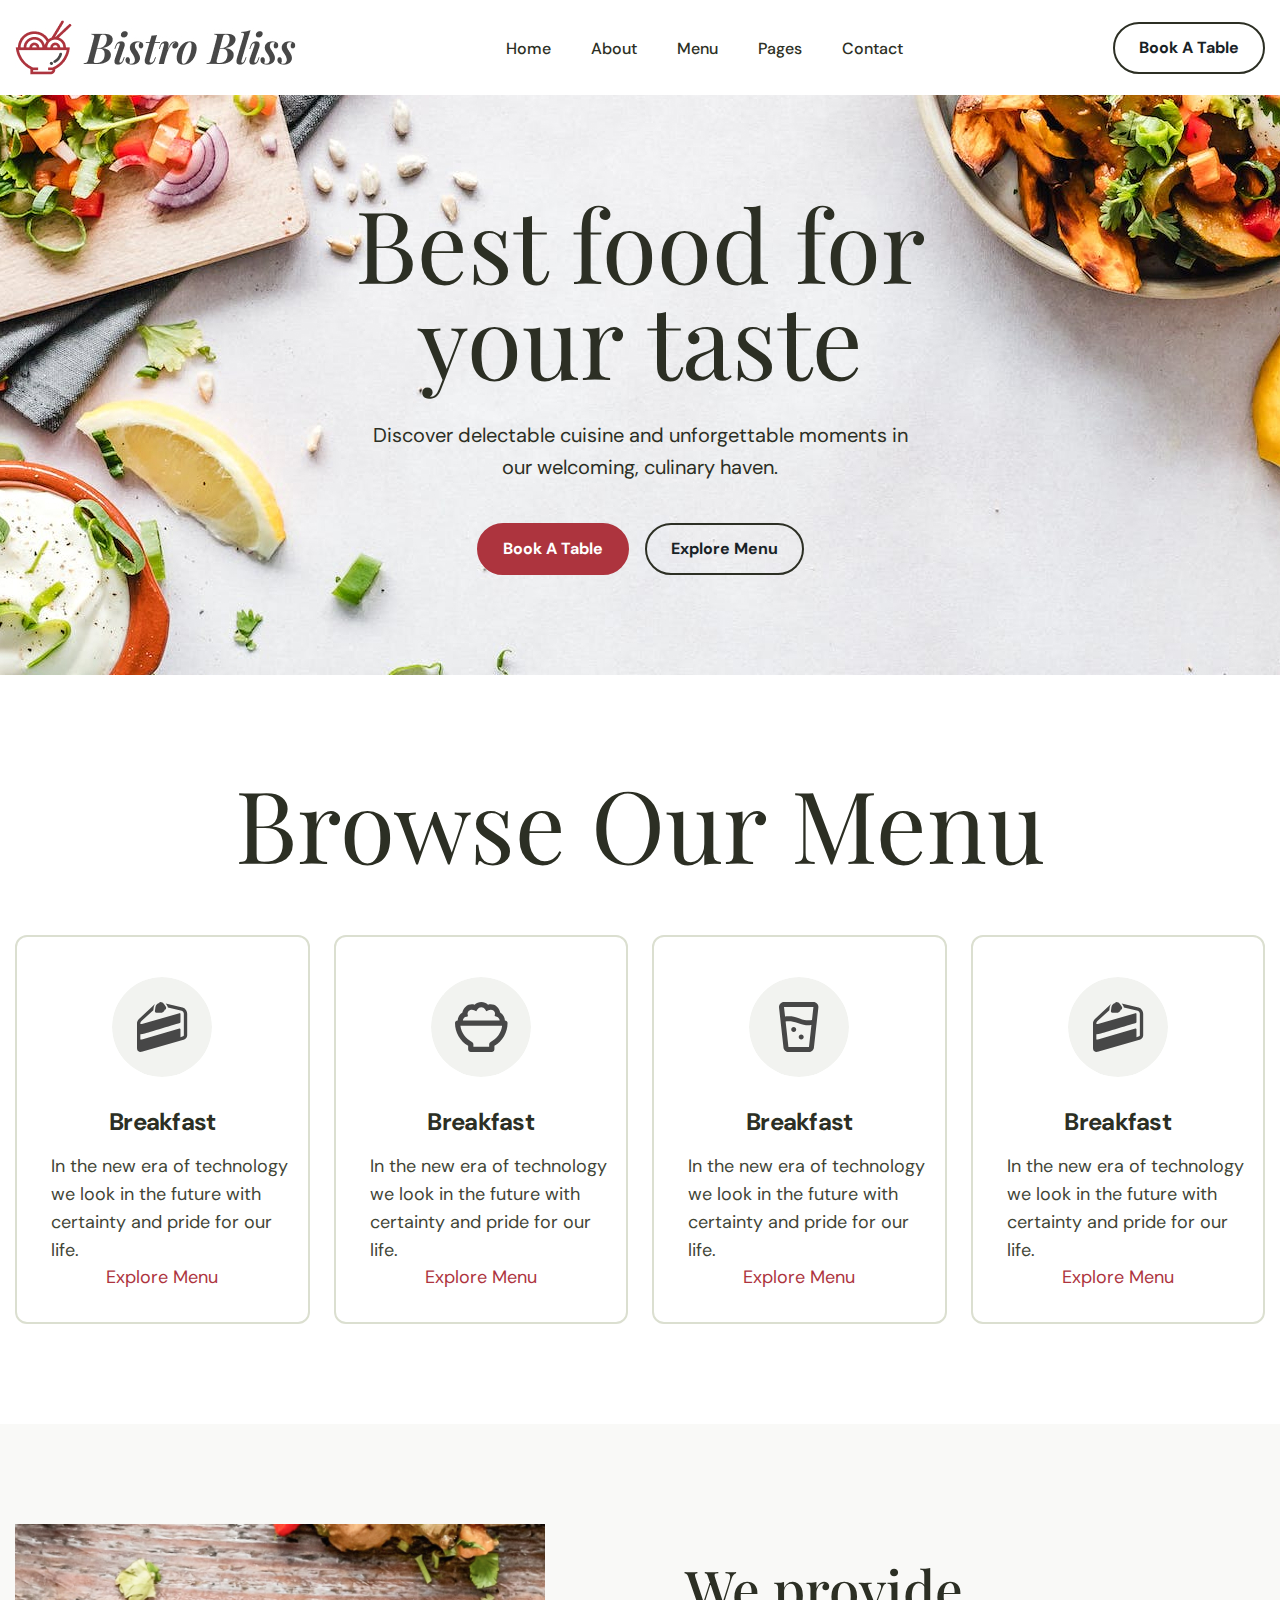
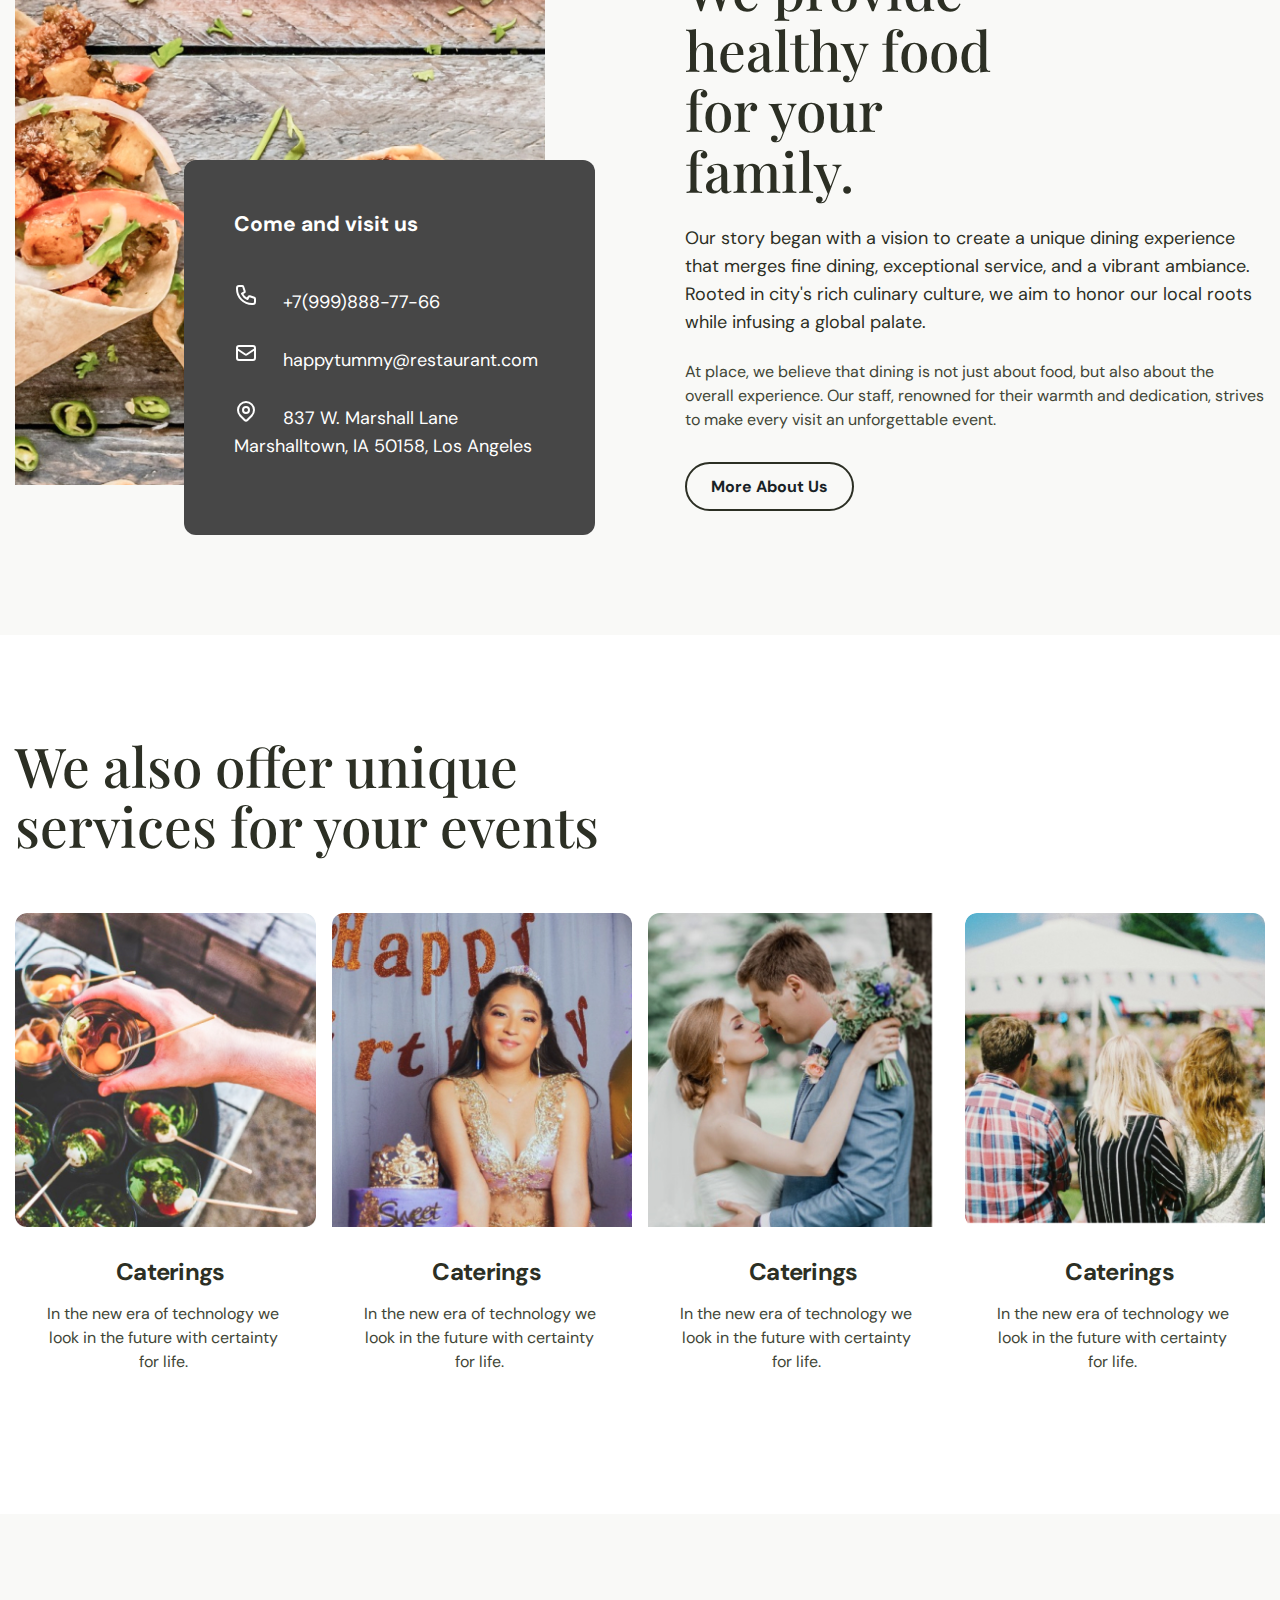
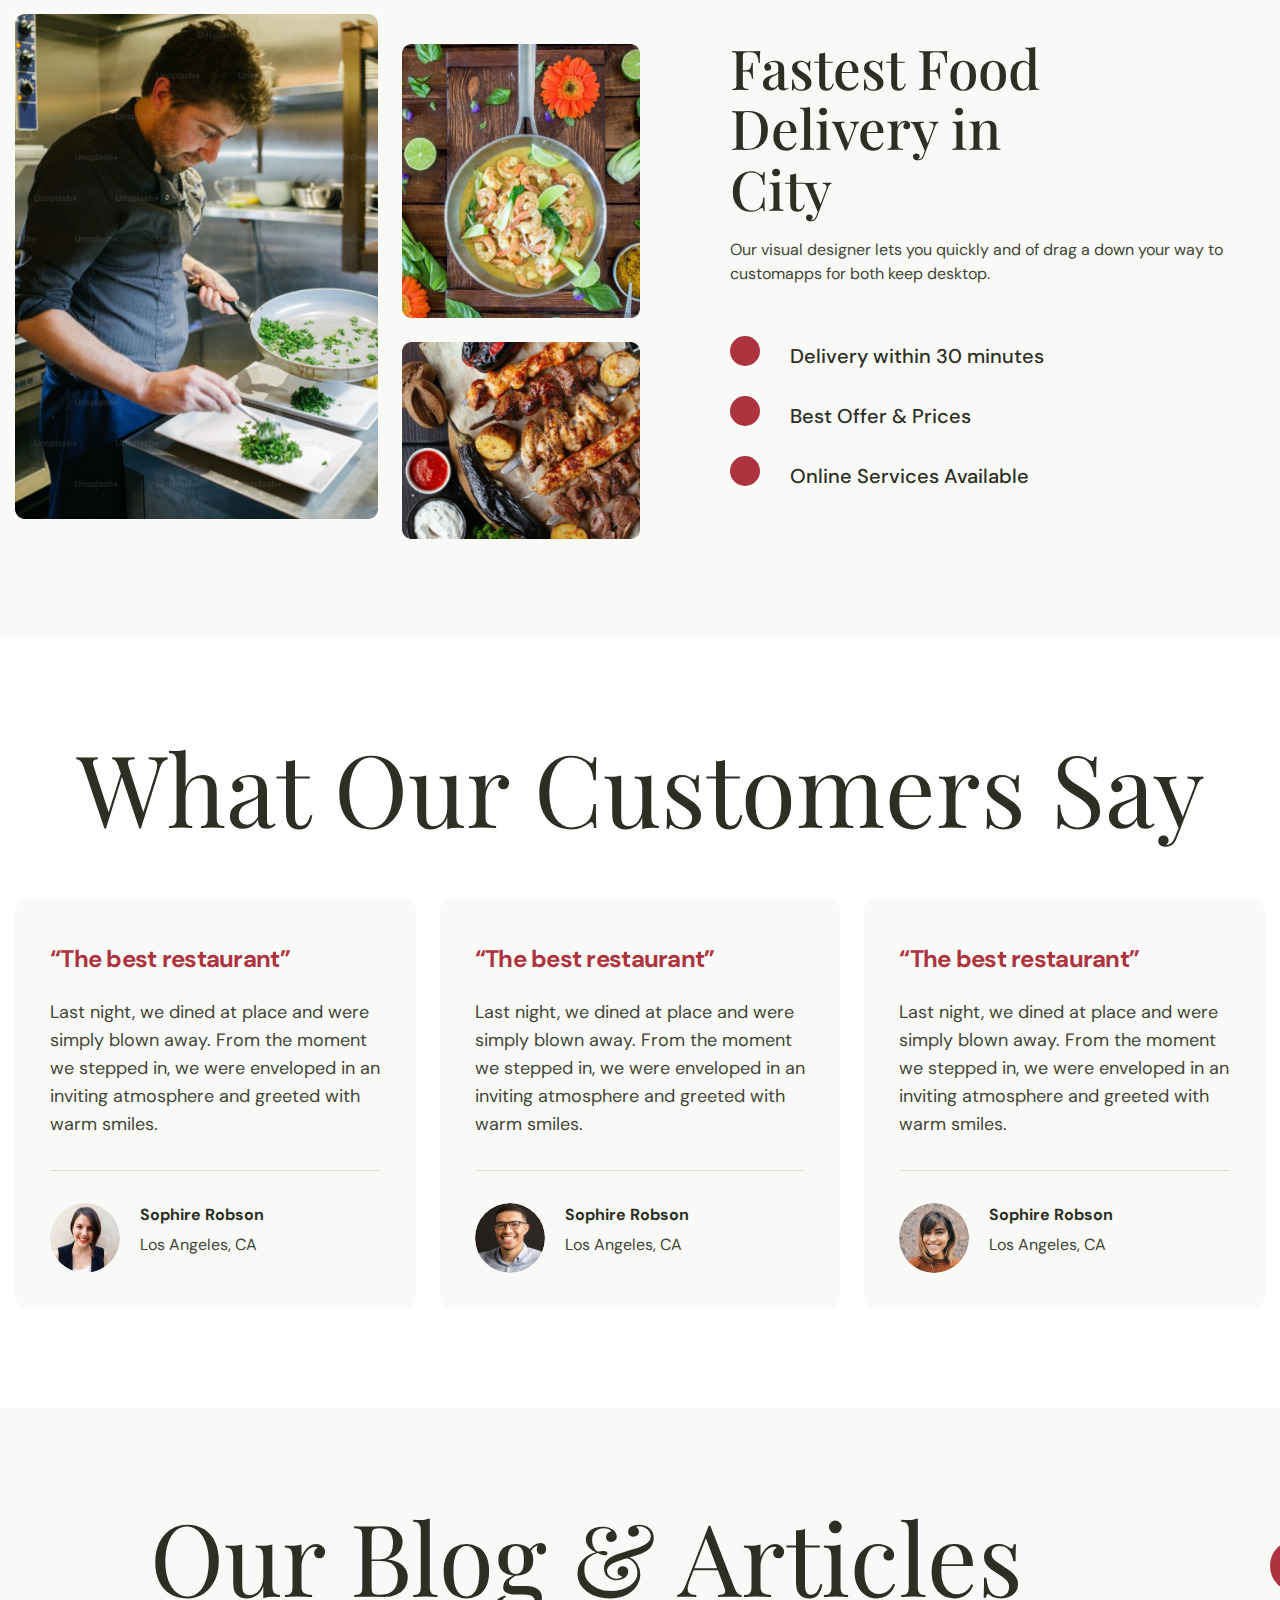
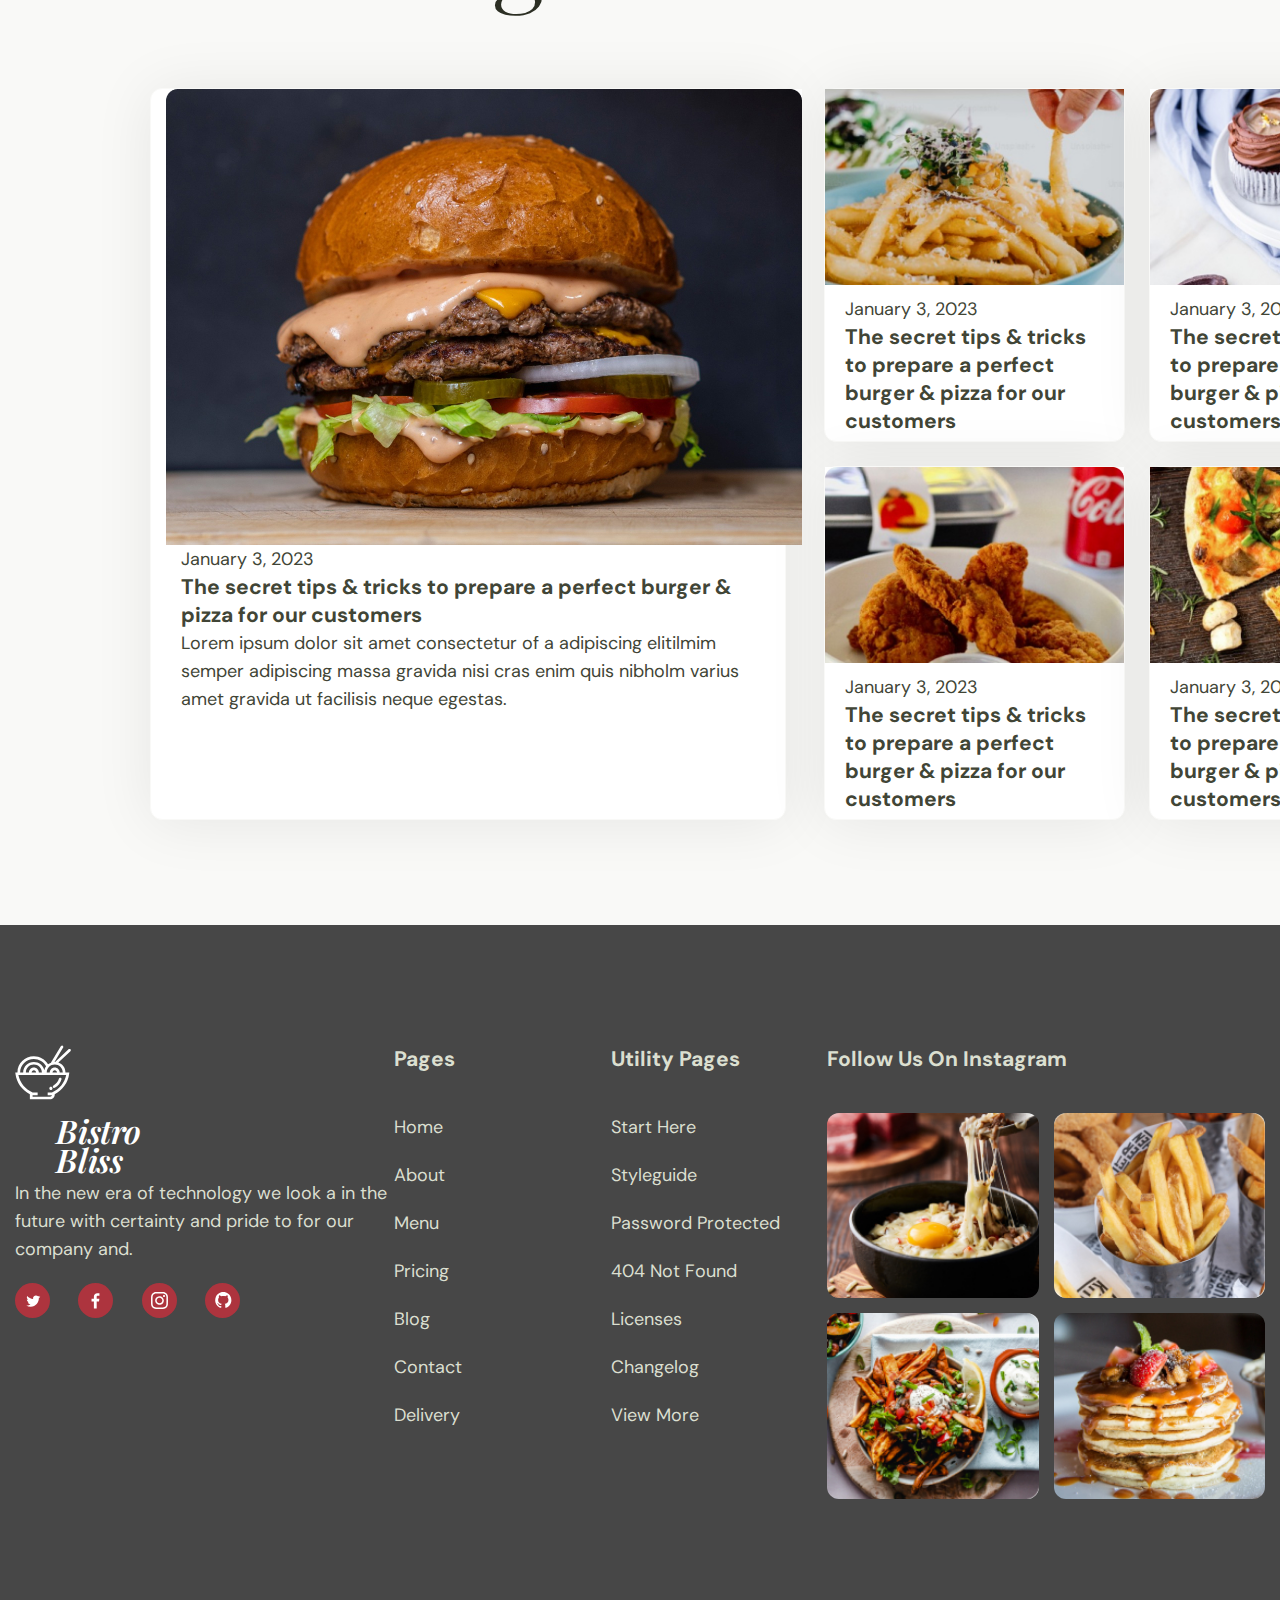
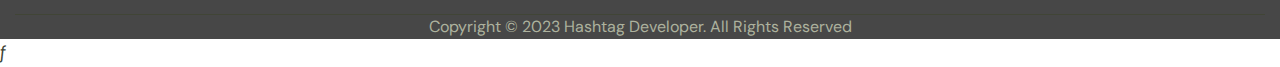
==== index.html @ be247fbe "added footer" ====
<!DOCTYPE html>
<html lang="en">

<head>
    <meta charset="UTF-8">
    <title>Bistro Bliss</title>
    <meta name="viewport" content="width=device-width, initial-scale=1.0">
    <link rel="apple-touch-icon" sizes="180x180" href="img/favicon/apple-touch-icon.png">
    <link rel="icon" type="image/png" sizes="32x32" href="img/favicon/favicon-32x32.png">
    <link rel="icon" type="image/png" sizes="16x16" href="img/favicon/favicon-16x16.png">
    <link
        href="https://fonts.googleapis.com/css2?family=DM+Sans:opsz,wght@9..40,400;9..40,700&family=Playfair+Display:ital,wght@0,400;0,500;1,600&display=swap"
        rel="stylesheet">
    <link rel="stylesheet" href="style.css">
    <link rel="stylesheet" href="css/media.css">
</head>

<body>
    <header>
        <div class="container">
            <div class="head flex">
                <a href="index.html" class="head_logo">
                    <img src="/img/Logo (3).jpg" alt="">
                </a>
                <nav>
                    <ul class="menu flex">
                        <li>
                            <a href="index.html">Home</a>
                        </li>
                        <li>
                            <a href="about.html">About</a>
                        </li>
                        <li>
                            <a href="menu.html">Menu</a>
                        </li>
                        <li>
                            <a href="blog.html">Pages</a>
                        </li>
                        <li>
                            <a href="contact.html">Contact</a>
                        </li>
                    </ul>
                </nav>
                <a href="book.html" class="btn">Book A Table</a>
            </div>
        </div>
    </header>

    <section class="main">
        <div class="container">
            <h1 class="sec_tit">Best food for your taste</h1>
            <p class="main_txt">Discover delectable cuisine and unforgettable moments in our welcoming, culinary haven.
            </p>
            <div class="main_btns">
                <a href="" class="btn btn__red">Book A Table</a>
                <a href="" class="btn">Explore Menu</a>
            </div>
        </div>
    </section>

    <section class="browse">
        <div class="container">
            <h2 class="sec_tit">Browse Our Menu</h2>
            <div class="browse_cards flex">
                <div class="browse_card browse_card__1">
                    <i class="browse_ic"><svg xmlns="http://www.w3.org/2000/svg" width="16" height="16"
                            viewBox="0 0 16 16" fill="none">
                            <path
                                d="M7.53504 5.02349V7.53516L9.41879 9.41891M13.1863 7.53516C13.1863 10.6563 10.6561 13.1864 7.53504 13.1864C4.41394 13.1864 1.88379 10.6563 1.88379 7.53516C1.88379 4.41406 4.41394 1.88391 7.53504 1.88391C10.6561 1.88391 13.1863 4.41406 13.1863 7.53516Z"
                                stroke="white" stroke-width="1.5" stroke-linecap="round" stroke-linejoin="round" />
                        </svg>
                    </i>
                    <h3 class="browse_tit">Breakfast</h3>
                    <p class="browse_txt">In the new era of technology we look in the future with certainty and pride
                        for our
                        life.</p>
                    <a href="menu.html" class="browse_link">Explore Menu</a>
                </div>
                <div class="browse_card browse_card__2">
                    <i class="browse_ic"><svg xmlns="http://www.w3.org/2000/svg" width="16" height="16"
                            viewBox="0 0 16 16" fill="none">
                            <path
                                d="M5.65131 8.79099L9.41881 5.02349M5.96529 5.33745H5.97157M9.10487 8.47704H9.11115M11.9305 13.1864V3.13974C11.9305 2.44617 11.3682 1.88391 10.6746 1.88391H4.39548C3.7019 1.88391 3.13965 2.44617 3.13965 3.13974V13.1864L5.33736 11.9306L7.53506 13.1864L9.73277 11.9306L11.9305 13.1864ZM6.27923 5.33745C6.27923 5.51085 6.13867 5.65141 5.96527 5.65141C5.79188 5.65141 5.65131 5.51085 5.65131 5.33745C5.65131 5.16406 5.79188 5.02349 5.96527 5.02349C6.13867 5.02349 6.27923 5.16406 6.27923 5.33745ZM9.41881 8.47704C9.41881 8.65043 9.27825 8.79099 9.10486 8.79099C8.93146 8.79099 8.7909 8.65043 8.7909 8.47704C8.7909 8.30364 8.93146 8.16308 9.10486 8.16308C9.27825 8.16308 9.41881 8.30364 9.41881 8.47704Z"
                                stroke="white" stroke-width="1.5" stroke-linecap="round" stroke-linejoin="round" />
                        </svg></i>
                    <h3 class="browse_tit">Breakfast</h3>
                    <p class="browse_txt">In the new era of technology we look in the future with certainty and pride
                        for our
                        life.</p>
                    <a href="menu.html" class="browse_link">Explore Menu</a>
                </div>
                <div class="browse_card browse_card__3">
                    <i class="browse_ic"></i>
                    <h3 class="browse_tit">Breakfast</h3>
                    <p class="browse_txt">In the new era of technology we look in the future with certainty and pride
                        for our
                        life.</p>
                    <a href="menu.html" class="browse_link">Explore Menu</a>
                </div>
                <div class="browse_card browse_card__4">
                    <i class="browse_ic"></i>
                    <h3 class="browse_tit">Breakfast</h3>
                    <p class="browse_txt">In the new era of technology we look in the future with certainty and pride
                        for our
                        life.</p>
                    <a href="menu.html" class="browse_link">Explore Menu</a>
                </div>

            </div>
        </div>
    </section>

    <section class="provide">
        <div class="container">
            <div class="provide_in flex">
                <div class="provide_left">
                    <div class="provide_img">
                        <img src="img/about/image 111.jpg" alt="">
                    </div>
                    <div class="provide_info">
                        <h3 class="jaz">Come and visit us</h3>

                        <div class="tel">
                            <svg xmlns="http://www.w3.org/2000/svg" width="24" height="25" viewBox="0 0 24 25"
                                fill="none">
                                <path
                                    d="M3 5.021C3 3.91643 3.89543 3.021 5 3.021H8.27924C8.70967 3.021 9.09181 3.29643 9.22792 3.70477L10.7257 8.19821C10.8831 8.67032 10.6694 9.18631 10.2243 9.40886L7.96701 10.5375C9.06925 12.9822 11.0388 14.9517 13.4835 16.054L14.6121 13.7967C14.8347 13.3516 15.3507 13.1379 15.8228 13.2953L20.3162 14.7931C20.7246 14.9292 21 15.3113 21 15.7418V19.021C21 20.1256 20.1046 21.021 19 21.021H18C9.71573 21.021 3 14.3053 3 6.021V5.021Z"
                                    stroke="white" stroke-width="2" stroke-linecap="round" stroke-linejoin="round" />
                            </svg>
                            <a href="https://t.me/@aldjan">+7(999)888-77-66</a>
                        </div>
                        <div class="tel">
                            <svg xmlns="http://www.w3.org/2000/svg" width="24" height="25" viewBox="0 0 24 25"
                                fill="none">
                                <path
                                    d="M3 8.021L10.8906 13.2814C11.5624 13.7293 12.4376 13.7293 13.1094 13.2814L21 8.021M5 19.021H19C20.1046 19.021 21 18.1256 21 17.021V7.021C21 5.91643 20.1046 5.021 19 5.021H5C3.89543 5.021 3 5.91643 3 7.021V17.021C3 18.1256 3.89543 19.021 5 19.021Z"
                                    stroke="white" stroke-width="2" stroke-linecap="round" stroke-linejoin="round" />
                            </svg>
                            <a href="mailto:happytummy@restaurant.com">happytummy@restaurant.com</a>
                        </div>
                        <div class="tel">
                            <svg xmlns="http://www.w3.org/2000/svg" width="24" height="25" viewBox="0 0 24 25"
                                fill="none">
                                <path
                                    d="M17.6569 16.6778C16.7202 17.6145 14.7616 19.5731 13.4138 20.9209C12.6327 21.702 11.3677 21.7024 10.5866 20.9213C9.26234 19.597 7.34159 17.6763 6.34315 16.6778C3.21895 13.5537 3.21895 8.48834 6.34315 5.36414C9.46734 2.23995 14.5327 2.23995 17.6569 5.36414C20.781 8.48834 20.781 13.5537 17.6569 16.6778Z"
                                    stroke="white" stroke-width="2" stroke-linecap="round" stroke-linejoin="round" />
                                <path
                                    d="M15 11.021C15 12.6779 13.6569 14.021 12 14.021C10.3431 14.021 9 12.6779 9 11.021C9 9.36414 10.3431 8.021 12 8.021C13.6569 8.021 15 9.36414 15 11.021Z"
                                    stroke="white" stroke-width="2" stroke-linecap="round" stroke-linejoin="round" />
                            </svg>
                            <a href="837 W. Marshall Lane Marshalltown, IA 50158, Los Angeles">837 W. Marshall Lane
                                Marshalltown, IA 50158, Los Angeles</a>
                        </div>
                    </div>
                </div>
                <div class="provide_right">
                    <h2 class="sec_sub-tit">We provide healthy food for your family.</h2>
                    <p class="provide_txt">Our story began with a vision to create a unique dining experience that
                        merges fine
                        dining, exceptional service, and a vibrant ambiance. Rooted in city's rich culinary culture, we
                        aim to honor
                        our local roots while infusing a global palate.</p>
                    <p class="provide_txt-2">At place, we believe that dining is not just about food, but also about the
                        overall
                        experience. Our staff, renowned for their warmth and dedication, strives to make every visit an
                        unforgettable event.</p>
                    <a href="menu.html" class="btn">More About Us</a>
                </div>
            </div>
        </div>
    </section>

    <section class="offer">
        <div class="container">
            <h2 class="sec_sub-tit">We also offer unique services for your events</h2>
            <div class="offer_cards flex">
                <div class="offer_card">
                    <div class="offer_img">
                        <img src="img/index/kebab-set-table 1.jpg" alt="">
                    </div>
                    <h3 class="offer_tit">Caterings</h3>
                    <p class="offer_txt">In the new era of technology we look in the future with certainty for life.</p>
                </div>
                <div class="offer_card">
                    <div class="offer_img">
                        <img src="img/index/charming-female-blowing-candles-birthday-cake-after-making-her-wish-party 1.jpg"
                            alt="">
                    </div>
                    <h3 class="offer_tit">Caterings</h3>
                    <p class="offer_txt">In the new era of technology we look in the future with certainty for life.</p>
                </div>
                <div class="offer_card">
                    <div class="offer_img">
                        <img src="img/index/happy-man-wife-sunny-day 1.jpg" alt="">
                    </div>
                    <h3 class="offer_tit">Caterings</h3>
                    <p class="offer_txt">In the new era of technology we look in the future with certainty for life.</p>
                </div>
                <div class="offer_card">
                    <div class="offer_img">
                        <img src="img/index/group-friends-eating-restaurant 1.jpg" alt="">
                    </div>
                    <h3 class="offer_tit">Caterings</h3>
                    <p class="offer_txt">In the new era of technology we look in the future with certainty for life.</p>
                </div>
            </div>
        </div>
    </section>

    <section class="fast">
        <div class="container">
            <div class="fast_in flex">
                <div class="fast_left flex">
                    <div class="fast_img-big">
                        <img src="img/index/mid-shot-chef-holding-plate-with-pasta-making-ok-sign 1.jpg" alt="">
                    </div>
                    <div class="fast_img-sm">
                        <div class="fast_img">
                            <img src="img/index/sour-curry-with-snakehead-fish-spicy-garden-hot-pot-thai-food 1.jpg"
                                alt="">
                        </div>
                        <div class="fast_img">
                            <img src="img/index/sadj-iron-pot-with-various-salads 1.jpg" alt="">
                        </div>
                    </div>
                </div>
                <div class="fast_right">
                    <h2 class="sec_sub-tit">Fastest Food Delivery in City</h2>
                    <p class="fast_txt">Our visual designer lets you quickly and of drag a down your way to customapps
                        for both
                        keep desktop. </p>
                        <div class="icons_fast">
                            <div class="fast_icon">
                              <i> <img src="/img/Rectangle 406.svg" alt=""></i>
                              <span>Delivery within 30 minutes</span>
                            </div>
                            <div class="fast_icon">
                              <i><img src="/img/Rectangle 406 (1).svg" alt=""></i>
                              <span>Best Offer & Prices</span>
                            </div>
                            <div class="fast_icon">
                              <i><img src="/img/Rectangle 406 (2).svg" alt=""></i>
                              <span>Online Services Available</span>
                            </div>
                          </div>
                </div>
            </div>
        </div>
    </section>

    <section class="our">
        <div class="container">
            <h2 class="sec_tit">What Our Customers Say</h2>
            <div class="our_cards flex">
                <div class="our_card">
                    <h4 class="our_tit">“The best restaurant”</h4>
                    <p class="our_txt">Last night, we dined at place and were simply blown away. From the moment we
                        stepped in, we
                        were enveloped in an inviting atmosphere and greeted with warm smiles.</p>
                    <div class="our_customer flex">
                        <div class="our_img">
                            <img src="/img/index/Ellipse 19 (1).jpg" alt="">
                        </div>
                        <div class="our_info">
                            <span class="our_name">Sophire Robson</span>
                            <span class="our_address">Los Angeles, CA</span>
                        </div>
                    </div>
                </div>
                <div class="our_card">
                    <h4 class="our_tit">“The best restaurant”</h4>
                    <p class="our_txt">Last night, we dined at place and were simply blown away. From the moment we
                        stepped in, we
                        were enveloped in an inviting atmosphere and greeted with warm smiles.</p>
                    <div class="our_customer flex">
                        <div class="our_img">
                            <img src="/img/index/Image.svg" alt="">
                        </div>
                        <div class="our_info">
                            <span class="our_name">Sophire Robson</span>
                            <span class="our_address">Los Angeles, CA</span>
                        </div>
                    </div>
                </div>
                <div class="our_card">
                    <h4 class="our_tit">“The best restaurant”</h4>
                    <p class="our_txt">Last night, we dined at place and were simply blown away. From the moment we
                        stepped in, we
                        were enveloped in an inviting atmosphere and greeted with warm smiles.</p>
                    <div class="our_customer flex">
                        <div class="our_img">
                            <img src="/img/index/Image (1).jpg" alt="">
                        </div>
                        <div class="our_info">
                            <span class="our_name">Sophire Robson</span>
                            <span class="our_address">Los Angeles, CA</span>
                        </div>
                    </div>
                </div>
            </div>
        </div>
    </section>

    <section class="blog">
        <div class="container">
            <div class="blog_top flex">
                <h2 class="sec_tit">Our Blog & Articles</h2>
                <a href="#" class="btn btn__red">Read All Articles</a>
            </div>
            <div class="blog_cards flex">
                <div class="blog_left">
                    <div class="blog_cardd">
                        <div class="container">
                            <div class="blog_imgg">
                                <img src="img/about/burger.jpg" alt="">
                            </div>
                            <div class="container">
                                <span class="blog_date">January 3, 2023</span>
                                <h3 class="blog_tit">The secret tips & tricks to prepare a perfect burger & pizza for
                                    our
                                    customers</h3>
                                <p class="blog_txt">Lorem ipsum dolor sit amet consectetur of a adipiscing elitilmim
                                    semper
                                    adipiscing massa
                                    gravida nisi cras enim quis nibholm varius amet gravida ut facilisis neque egestas.
                                </p>
                            </div>
                        </div>
                    </div>
                </div>
                <div class="blog_right flex">
                    <div class="blog_card">
                        <div class="blog_img">
                            <img src="/img/index/pexels-suzy-hazelwood-2966196 1.jpg" alt="">
                        </div>
                        <div class="blog_info">
                            <span class="blog_date">January 3, 2023</span>
                            <h3 class="blog_tit">The secret tips & tricks to prepare a perfect burger & pizza for our
                                customers</h3>
                        </div>
                    </div>
                    <div class="blog_card">
                        <div class="blog_img">
                            <img src="/img/index/pexels-sebastian-coman-photography-3791088 1.jpg" alt="">
                        </div>
                        <div class="blog_info">
                            <span class="blog_date">January 3, 2023</span>
                            <h3 class="blog_tit">The secret tips & tricks to prepare a perfect burger & pizza for our
                                customers</h3>
                        </div>
                    </div>
                    <div class="blog_card">
                        <div class="blog_img">
                            <img src="/img/index/pexels-leonardo-luz-13998974 1.jpg" alt="">
                        </div>
                        <div class="blog_info">
                            <span class="blog_date">January 3, 2023</span>
                            <h3 class="blog_tit">The secret tips & tricks to prepare a perfect burger & pizza for our
                                customers</h3>
                        </div>
                    </div>
                    <div class="blog_card">
                        <div class="blog_img">
                            <img src="/img/index/pexels-katerina-holmes-5908226 1.jpg" alt="">
                        </div>
                        <div class="blog_info">
                            <span class="blog_date">January 3, 2023</span>
                            <h3 class="blog_tit">The secret tips & tricks to prepare a perfect burger & pizza for our
                                customers</h3>
                        </div>
                    </div>
                </div>
            </div>
        </div>
    </section>

    <footer>
        <div class="container">
            <div class="footer_big flex">
                <div class="footer_left">
                    <a href="" class="footer_logo flex">
                        <div class="logo_img">
                            <img src="/img/japanese-food (1).svg" alt="">
                        </div>
                        <h2 class="logo_tit">Bistro Bliss</h2>
                    </a>
                    <p class="footer_txt">In the new era of technology we look a in the future with certainty and pride
                        to for our
                        company and.</p>
                    <div class="footer_icons flex">
                        <a href="" class="footer_ic">
                            <div class="ic_img">
                                <img src="/img/twitter.svg" alt="">
                            </div>
                        </a>
                        <a href="" class="footer_ic flex">
                            <div class="ic_img">
                                <img src="/img/facebook.svg" alt="">
                            </div>
                        </a>
                        <a href="" class="footer_ic">
                            <div class="ic_img">
                                <img src="/img/instagram.svg" alt="">
                            </div>
                        </a>
                        <a href="" class="footer_ic">
                            <div class="ic_img">
                                <img src="/img/github.svg" alt="">
                            </div>
                        </a>
                    </div>
                </div>
                <div class="footer_nav">
                    <h3 class="footer_tit">Pages</h3>
                    <ul class="footer_list">
                        <li><a href="">Home</a></li>
                        <li><a href="">About</a></li>
                        <li><a href="">Menu</a></li>
                        <li><a href="">Pricing</a></li>
                        <li><a href="">Blog</a></li>
                        <li><a href="">Contact</a></li>
                        <li><a href="">Delivery</a></li>
                    </ul>
                </div>
                <div class="footer_nav">
                    <h3 class="footer_tit">Utility Pages</h3>
                    <ul class="footer_list">
                        <li><a href="">Start Here</a></li>
                        <li><a href="">Styleguide</a></li>
                        <li><a href="">Password Protected</a></li>
                        <li><a href="">404 Not Found</a></li>
                        <li><a href="">Licenses</a></li>
                        <li><a href="">Changelog</a></li>
                        <li><a href="">View More</a></li>
                    </ul>
                </div>
                <div class="footer_right">
                    <h3 class="footer_tit">Follow Us On Instagram</h3>
                    <div class="footer_imgt flex">
                        <div class="footer_img">
                            <img src="/img/egg.jpg" alt="">
                        </div>
                        <div class="footer_img">
                            <img src="/img/fri.jpg" alt="">
                        </div>
                        <div class="footer_img">
                            <img src="/img/salat.jpg" alt="">
                        </div>
                        <div class="footer_img">
                            <img src="/img/blins.jpg" alt="">
                        </div>
                    </div>
                </div>
            </div>
            <p class="footer_copy">Copyright © 2023 Hashtag Developer. All Rights Reserved</p>
        </div>
    </footer>



</body>

</html>


<script src="js/core.js"></script>

</body>

</html>ƒ
---- style.css ----
html,
body {
    height: 100%;
}

* {
    margin: 0;
    padding: 0;
    box-sizing: border-box;
}

.clearfix::after {
    clear: both;
    content: "";
    display: table;
}

a {
    color: inherit;
    text-decoration: none;
}

li {
    list-style: none;
}

ul li:last-child {
    margin-bottom: 0;
}

img {
    display: block;
    width: 100%;
    height: auto;
}

button,
label {
    cursor: pointer;
}

input,
button,
textarea {
    background: none;
    border: none;
    outline: none;
    display: block;
    width: 100%;
    font-family: inherit;
    font-size: inherit;
    font-weight: inherit;
}

input[type="radio"],
input[type="checkbox"] {
    display: none;
}

input::placeholder {
    color: inherit;
}

button {
    cursor: pointer;
}

input,
textarea {
    display: block;
    resize: none;
}

body {
    color: #414536;
    font-family: "DM Sans", arial;
    font-size: 18px;
    line-height: 28px;
    /* 155.556% */
}

.container {
    max-width: 1330px;
    width: 100%;
    min-width: 320px;
    margin: 0 auto;
    padding: 0 15px;
}
.desc_txt{
    width: 632px;
    justify-content: center;
    align-items: center;
}
.dn {
    display: none;
}
section {
    padding: 100px 0;
}

.sec_tit {
    color: #2c2f24;
    text-align: center;
    font-family: "Playfair Display";
    font-size: 100px;
    line-height: 96px;
    /* 96% */
    font-weight: 400;
    margin-bottom: 20px;
}

.sec_sub-tit {
    color: #2c2f24;
    font-family: "Playfair Display", arial;
    font-size: 55px;
    font-style: normal;
    font-weight: 500;
    line-height: 60.5px;
    /* 110% */
}

.sec_desc {
    color: var(--neutral-06, #495460);
    text-align: center;

    /* Body/18px/Regular */
    font-family: DM Sans;
    font-size: 18px;
    font-style: normal;
    font-weight: 400;
    line-height: 28px;
    /* 155.556% */
    margin-left: 367px;
    margin-bottom: 72px;
    width: 545px;
}

.color {
    color: #be963f;
}

.dib {
    display: inline-block;
}

.hover {
    transition: 0.3s;
}

.hover:hover {
    color: #be963f;
}

.btn {
    border-radius: 118px;
    border: 2px solid #2c2f24;
    transition: 0.3s;
    color: #182226;
    text-align: right;
    font-size: 16px;
    font-weight: 700;
    line-height: 24px;
    /* 150% */
    padding: 12px 24px;
}

.btn:hover {
    background: #2c2f24;
    color: #fff;
}

.link {
    transition: 0.3s;
}

.link:hover {
    box-shadow: 0px 6px 5px 2px #836a36;
}

.flex {
    display: flex;
    flex-wrap: wrap;
    justify-content: space-between;
}

/* header */
.head {
    padding: 20px 0;
    align-items: center;
}

.menu a {
    padding: 4px 16px;
    margin-right: 8px;
    color: #2c2f24;
    font-size: 16px;
    font-weight: 500;
    line-height: 24px;
    /* 150% */
    border-radius: 34px;
    transition: 0.3s;
}

.menu li:last-child a {
    margin-right: 0;
}

.menu a:hover {
    background: #dbdfd0;
}

/* main */
.main .sec_tit {
    max-width: 660px;
    margin: 0 auto 32px;
}

.main_txt {
    max-width: 537px;
    margin: 0 auto 40px;
    color: #2c2f24;
    text-align: center;
    font-size: 20px;
    line-height: 32px;
    /* 160% */
}

.main_btns {
    display: flex;
    justify-content: center;
}

.main_btns .btn {
    margin: 0 8px;
}

.main {
    background: url(/img/about/bg.jpg) center no-repeat;
}

.btn__red {
    background: #ad343e;
    color: #fff;
    border-color: #ad343e;
    text-align: center;
}

.btn__red:hover {
    border-color: #2c2f24;
}

/* browse */
.browse_card {
    border-radius: 12px;
    border: 2px solid #dbdfd0;
    background: #fff;
    width: calc((100% - 72px) / 4);
    padding: 40px 34px 32px;
}

.browse_ic {
    width: 100px;
    height: 100px;
    border-radius: 50%;
    display: block;
    background: #878782;
    margin: 0 auto 30px;
}

.browse_card__1 .browse_ic {
    background: url(/img/about/icon\ \(2\).svg)
}

.browse_card__2 .browse_ic {
    background: url(/img/about/icon.svg);
}

.browse_card__3 .browse_ic {
    background: url(/img/about/icon\ \(1\).svg);
}

.browse_card__4 .browse_ic {
    background: url(/img/about/icon\ \(2\).svg);
}
.browse_card:hover{
    box-shadow: 0 5px 5px rgba(0, 0, 0, 0.2);
}
.browse_tit {
    color: #2c2f24;
    text-align: center;
    font-size: 24px;
    font-weight: 700;
    line-height: 30px;
    /* 125% */
    letter-spacing: -0.72px;
    margin-bottom: 15px;
}

.browse_txt {
    width: 238px;
}

.provide {
    background: #f9f9f7;
}

.provide_in {
    align-items: center;
}

.provide_left {
    width: calc(50% - 45px);
    padding: 0 50px 50px 0;
    position: relative;
}

.provide_info {
    position: absolute;
    bottom: 0;
    right: 0;
}
.browse_link{
    color:#AD343E;
    display: flex;
    height: 26px;
    justify-content: center;
    align-items: center;
    gap: 10px;
    border-radius: 12px;
}
.browse .sec_tit {
    margin-bottom: 64px;
}
.provide_right {
    width: calc(50% - 45px);
}

.provide .sec_sub-tit {
    margin-bottom: 24px;
}

.provide_txt {
    color: #2c2f24;
    font-size: 18px;
    margin-bottom: 24px;
    line-height: 28px;
    /* 155.556% */
}

.provide_txt-2 {
    color: #414536;
    font-size: 16px;
    line-height: 24px;
    /* 150% */
    margin-bottom: 40px;
}

.provide_info {
    border-radius: 12px;
    background: #474747;
    padding: 50px;
    color: #fff;
    width: 411px;
}
/* offer */
.offer .sec_sub-tit {
    width: 675px;
    margin-bottom: 57px;
}

.offer_card {
    width: calc((100% - 48px) / 4);
    transition: 0.3s;
    border-radius: 12px;
    padding-bottom: 20px;
    overflow: hidden;
}

.offer_card:hover {
    box-shadow: 0 5px 5px rgba(0, 0, 0, 0.2);
    border-radius: 12px;
}

.offer_img {
    margin-bottom: 30px;
}
.zena{
    color: #AD343E;
    text-align: center;
    font-size: 24px;
    font-style: normal;
    font-weight: 700;
    line-height: 30px; /* 125% */
    letter-spacing: -0.72px;
}
.offer_tit {
    text-align: center;
    color: #2c2f24;
    font-size: 24px;
    font-weight: 700;
    line-height: 30px;
    letter-spacing: -0.72px;
    margin-bottom: 15px;
    padding-left: 10px;
}
.offer_cards{
    margin-bottom: 20px;
}
.offer_txt {
    color:  #414536;
    text-align: center;
    font-size: 16px;
    font-style: normal;
    font-weight: 400;
    line-height: 24px; /* 150% */
    width: 246px;
    margin-left: 25px;
}

/* fast */
.fast {
    background: #f9f9f7;
}

.fast_left {
    width: 50%;
}

.fast_right {
    width: 50%;
    padding-left: 90px;
    align-self: center;
}

.fast_img-big {
    width: 58%;
}

.fast_img-sm {
    width: 42%;
    padding: 30px 0 0 24px;
}

.fast_img:first-child {
    margin-bottom: 24px;
}

.fast .sec_sub-tit {
    margin-bottom: 20px;
}

.fast_txt {
    color: #414536;
    font-size: 16px;
    line-height: 24px;
    /* 150% */
    margin-bottom: 50px;
}

.fast_icon {
    justify-content: flex-start;
    align-items: center;
    margin-bottom: 20px;
}

.fast_icon i {
    display: block;
    width: 30px;
    height: 30px;
    border-radius: 50%;
    background: #ad343e url() center no-repeat;
}

/* .fast_icon:nth-child(2) i{
  background-image: url();
}
.fast_icon:last-child i{
  background-image: url();
} */
.fast_icon span {
    padding-left: 20px;
    color: #2c2f24;
    font-size: 20px;
    font-weight: 500;
    line-height: 26px;
    /* 130% */
}
.icon_fast i {
    display: block;
    width: 30px;
    height: 30px;
    border-radius: 50%;
    background: #ad343e url(../img/icons/clock.svg) center no-repeat;
}
.fast_icon i {
    display: block;
    width: 30px;
    height: 30px;
    border-radius: 50%;
    background: #ad343e url(../img/icons/clock.svg) center no-repeat;
    margin-bottom: 10px;
    margin-right: 10px;
}
.fast_icon{
    display: flex;
}

.fast_icon:nth-child(2) i{
  background-image: url();
  margin-bottom: 10px;
}
.fast_icon:last-child i{
  background-image: url();
}
/* order */

/* our */
.our .sec_tit {
    margin-bottom: 64px;
}
.our_card {
    width: calc((100% - 48px) / 3);
    border-radius: 12px;
    background: var(--neutral-02, #f9f9f7);
    padding: 45px 35px 35px;
}
/* order */
.order{
    background: var(--neutral-02, #F9F9F7);
}
.order_left{
    width: 300px;
}
.order_right{
    width: calc(100% - 380px);
}
.order_card{
    width: 220px;
    background-color: #fff;
    width: 220.909px;
    height: 90px;
    border-radius: 15px;
}
.order_cards{
    display: flex;
flex-direction: column;
align-items: center;
gap: 40px;
}
.cards1{
    display: flex;
justify-content: center;
align-items: center;
gap: 24px;
}
.cards2{
    display: flex;
justify-content: center;
align-items: center;
gap: 24px;
}
.cards3{
    display: flex;
justify-content: center;
align-items: center;
gap: 24px;
}
.order_card__big{
    width: 226px;
}
.sec_sub-tit{
    width: 346px;
    color:  #2C2F24;
    font-family: Playfair Display;
    font-size: 55px;
    font-style: normal;
    font-weight: 500;
    line-height: 60.5px; /* 110% */
    margin-bottom: 20px;
}
.order_txt{
    width: 346px;
    color: #414536;
/* Body/16px/Regular */
font-family: DM Sans;
font-size: 16px;
font-style: normal;
font-weight: 400;
line-height: 24px; /* 150% */
}
.our_tit {
    color: #ad343e;
    font-size: 24px;
    font-weight: 700;
    line-height: 30px;
    /* 125% */
    letter-spacing: -0.72px;
    margin-bottom: 24px;
}

.our_txt {
    padding-bottom: 32px;
    margin-bottom: 32px;
    border-bottom: 1px solid #dbdfd0;
    color: #414536;
    font-size: 18px;
    line-height: 28px;
    /* 155.556% */
}

.our_img {
    width: 70px;
    height: 70px;
}

.our_customer {
    justify-content: flex-start;
}

.our_info {
    padding-left: 20px;
}

.our_name {
    color: #2c2f24;
    font-size: 16px;
    font-weight: 700;
    line-height: 24px;
    /* 150% */
    margin-bottom: 3px;
    display: block;
}

.our_address {
    color: #414536;
    font-size: 16px;
    line-height: 24px;
    /* 150% */
}

/* blog */
.blog{
    width: 1600px;
    height: 1117px;
    flex-shrink: 0;
    background: var(--neutral-02, #F9F9F7);
}
.blog_top {
    align-items: center;
    margin-bottom: 64px;
}

.blog_left {
    width: 50%;
}

.blog_right {
    width: 50%;
    padding-left: 24px;
    gap: 24px;
}

.blog_right .blog_card {
    width: calc(50% - 12px);
    
}
.blog_imgg{
    width: 636px;
    height: 456px;
    flex-shrink: 0;
    /* display: inline-block;
    border-radius: 12px; */
}
.blog_cardd{
    border-radius: 12px;
    border: 1px solid  #F9F9F7;
    background: #FFF;
    box-shadow: 0px 2.97872px 59.57446px 0px rgba(0, 0, 0, 0.08);
    width: 636px;
    height: 732px;
    flex-shrink: 0;
}
.blog_cardd:hover {
    box-shadow: 0 5px 5px rgba(0, 0, 0, 0.2);
}
.blog_card{
    width: 306px;
    height: 354px;
    flex-shrink: 0;
    border-radius: 12px;
    border: 1px solid #F9F9F7;
    background: #FFF;
    box-shadow: 0px 2.97872px 59.57446px 0px rgba(0, 0, 0, 0.08);
}
.blog_card:hover {
    box-shadow: 0 5px 5px rgba(0, 0, 0, 0.2);
}
.blog_info{
    margin: 10px 20px 20px 20px;
}
footer {
    background: #474747;
    padding-top: 120px;
  }
  
  .footer_left {
    width: 30%;
  }
  
  .footer_nav {
    width: 17%;
  }
  
  .footer_right {
    width: 35%;
  }
  
  .footer_copy {
    color: var(--neutral-04, #ADB29E);
  
    /* Body/16px/Regular */
    font-family: DM Sans;
    font-size: 16px;
    font-style: normal;
    font-weight: 400;
    line-height: 24px;
    text-align: center;
    /* 150% */
  }
  .footer_nav{
    display: flex;
flex-direction: column;
align-items: flex-start;
gap: 40px;
  }
  .footer_list{
    display: flex;
flex-direction: column;
align-items: flex-start;
gap: 20px;
  }
  .ic_img{
    width: 35px;
  height: 35px;
  }
  .logo_tit{
    color: #FFF;
  font-family: "Playfair Display";
  font-size: 32.67px;
  font-style: italic;
  font-weight: 600;
  line-height: 29.333px; /* 89.787% */
  letter-spacing: -0.4px;
  margin-right: 150px;
  margin-top: 20px;
  }
  .footer_txt{
    margin-bottom: 20px;
  }
  .footer_titt{
    margin-bottom: 40px;
  }
  .logo_img{
    width: 56px;
  height: 55px;
  flex-shrink: 0;
  margin-bottom: 20px;
  }
  .footer_big {
    padding-bottom: 100px;
    border-bottom: 1px solid #414536;
    color: #DBDFD0;
  }
  .footer_icons{
    padding-right: 150px;
  }
  .footer_img {
    width: calc((100% - 15px) / 2);
    margin-bottom: 15px;
    border-radius:12px;;
    overflow: hidden;
    position: relative;
  }
  .footer_img:hover img{
    transform: scale(1.2);
  }
  .footer_img img{
    transition: 0.5s;
  }
  .footer_img::before{
    content: '';
    position: absolute;
    top: 0;
    bottom: 0;
    left: 0;
    right: 0;
    background: #000;
    opacity: 0;
    z-index: 1;
    transition: 0.5s;
  }
  .footer_img:hover::before{
    opacity: 0.5;
  }
  .footer_right{
    display: flex;
flex-direction: column;
align-items: flex-start;
gap: 40px;
  }


/* feel */
.feel_top {
    background: url(../img/feel_bg.jpg) center no-repeat;
    background-size: cover;
    display: block;
    padding: 215px 0;
}
.logo_img{

}

.logo_tit {
    display: flex;
    width: 182.667px;
    height: 38.667px;
    padding: 4px 0px 4.667px 41.333px;
    justify-content: flex-end;
    align-items: flex-end;
    flex-shrink: 0;
}


.feel_top .sec_sub-tit {
    max-width: 596px;
    margin: 0 auto;
    color: #fff;
    text-align: center;
}

.feel_play {
    width: 106px;
    height: 106px;
    display: block;
    border-radius: 50%;
    background: #fff;
    margin: 0 auto 34px;
    position: relative;
    margin-left: 5px;
}

.feel_play::before {
    content: '';
    width: 0px;
    height: 0px;
    border-style: solid;
    margin-left: 5px;
    border-width: 12.5px 0 12.5px 20px;
    border-color: transparent transparent transparent #AD343E;
    position: absolute;

}

.count {
    margin: 100px 0 500px;
}


.count {
    counter-reset: test;
}

.count li::before {
    counter-increment: test;
    content: counter(test);
    margin-right: 10px;
    font-size: 20px;
    font-weight: 700;
}

.grey {
    position: absolute;
    top: 0;
    left: 0;
    right: 0;
    bottom: 50%;
    background: grey;
    z-index: -1;
}


.form_in {
    border-radius: 16px;
    border: 1px solid #FFF;
    background: #FFF;
    box-shadow: 0px 2.97872px 59.57446px 0px rgba(0, 0, 0, 0.08);
    max-width: 812px;
    margin: 0 auto;
    padding: 43px 50px 50px;
}
.form_txt {
    color: #2C2F24;
    font-weight: 700;
    line-height: 24px;
    /* 150% */
    margin-bottom: 8px;
    display: block;
}
.form_input-in{
    width: 100%;
}
.form_input-inkx{
    width: 100%;
}
.input {
    line-height: 56px;
    font-size: 16px;
}

.form_input {
    width: calc(50% - 12px);
}

.form_input__big {
    width: 100%;
    margin-bottom: 20px;
}

.form-wrap {
    padding-bottom: 0;
    margin-bottom: -240px;
    z-index: 10;
    position: relative;
}

.map {
    padding-top: 0;
}
/* secrets */
.secret_text{
    
}
/* .secrets{
    width: 1600px;
height: 3028px;
flex-shrink: 0;
} */
.secret_tit{
    margin-left: 150px;
    width: 1030px;
    color: #2C2F24;
    text-align: center;
    font-family: Playfair Display;
    font-size: 55px;
    font-style: normal;
    font-weight: 500;
    line-height: 60.5px;
    margin-bottom: 62px;
}
.secret_img{
    width: 100%;
    margin-bottom: 64px;
}
.text_tit{
    margin-bottom: 20px;
}
.text_txt{
    margin-bottom: 20px;
}
/* feel */
.feel_top {
    background: url(../img/feel_bg.jpg) center no-repeat;
    background-size: cover;
    display: block;
    padding: 215px 0;
}

.feel_top .sec_sub-tit {
    max-width: 596px;
    margin: 0 auto;
    color: #fff;
    text-align: center;
}

.feel_play {
    width: 106px;
    height: 106px;
    display: block;
    border-radius: 50%;
    background: #fff;
    margin: 0 auto 34px;
    display: flex;
    justify-content: center;
    align-items: center;
}

.feel_play::before {
    content: '';
    width: 0px;
    height: 0px;
    border-style: solid;
    margin-left: 5px;
    border-width: 12.5px 0 12.5px 20px;
    border-color: transparent transparent transparent #AD343E;
}

.count {
    margin: 100px 0 500px;
}


.count {
    counter-reset: test;
}

.count li::before {
    counter-increment: test;
    content: counter(test);
    margin-right: 10px;
    font-size: 20px;
    font-weight: 700;
}

.grey {
    position: absolute;
    top: 0;
    left: 0;
    right: 0;
    bottom: 50%;
    background: grey;
    z-index: -1;
}


.form_in {
    border-radius: 16px;
    border: 1px solid #FFF;
    background: #FFF;
    box-shadow: 0px 2.97872px 59.57446px 0px rgba(0, 0, 0, 0.08);
    max-width: 812px;
    margin: 0 auto;
    padding: 43px 50px 50px;
}

.form_txt {
    color: #2C2F24;
    font-weight: 700;
    line-height: 24px;
    /* 150% */
    margin-bottom: 8px;
    display: block;
}


.input {
    line-height: 56px;
    font-size: 16px;
}

.form_input {
    width: calc(50% - 12px);
}

.form_input__big {
    width: 100%;
}

.form-wrap {
    padding-bottom: 0;
    margin-bottom: -240px;
    z-index: 10;
    position: relative;
}

.map {
    padding-top: 0;
}

.btn__red:hover {
    border-color: #2c2f24;
}

.provide {
    background: #f9f9f7;
}

.provide_in {
    align-items: center;
}

.provide_left {
    width: calc(50% - 45px);
    padding: 0 50px 50px 0;
    position: relative;
}

.provide_info {
    position: absolute;
    bottom: 0;
    right: 0;
}

.jaz {
    margin-bottom: 45px;
}

.tel {
    margin-bottom: 25px;
}

svg {
    margin-right: 20px;
}

.provide_right {
    width: calc(50% - 45px);
}

.provide .sec_sub-tit {
    margin-bottom: 24px;
}

.provide_txt {
    color: #2c2f24;
    font-size: 18px;
    margin-bottom: 24px;
    line-height: 28px;
    /* 155.556% */
}

.provide_txt-2 {
    color: #414536;
    font-size: 16px;
    line-height: 24px;
    /* 150% */
    margin-bottom: 40px;
}

.provide_info {
    border-radius: 12px;
    background: #474747;
    padding: 50px;
    color: #fff;
    width: 411px;
}

.top {
    background-image: url(/img/index/BG.jpg);
    width: 100%;
    height: 690px;
    flex-shrink: 0;
    display: inline-flex;
    justify-content: center;
    align-items: center;
    gap: 225px;
    margin-bottom: 80px;
}

.feel_play {
    width: 106px;
    height: 106px;
    flex-shrink: 0;
    display: inline-flex;
    justify-content: center;
    align-self: center;
    gap: 225px;
    margin-left: 250px;
}

.feel_tit {
    color: var(--neutral-01, #FFF);
    text-align: center;
    font-family: "Playfair Display";
    font-size: 55px;
    font-style: normal;
    font-weight: 500;
    line-height: 60.5px;
    /* 110% */
    width: 596px;

}
.first_img {
    width: 48px;
    height: 48px;
}

.second_img {
    width: 48px;
    height: 48px;
}

.second_txt {
    width: 294px;
}

.third_img {
    width: 48px;
    height: 48px;
}

.first_txt {
    width: 294px;
}

.third_txt {
    width: 294px;
}

.bottom {
    display: flex;
    gap: 87px;
    margin-left: 20px;
}
.header{
    background: var(--neutral-02, #F9F9F7);
}
.bottom_first {
    width: 366px;
}
/* articles */
.articles{
    width: 1600px;
    height: 1626px;
    flex-shrink: 0;
    background: var(--neutral-02, #F9F9F7);
}
.art_tit{
    color: #2C2F24;
    text-align: center;
    font-family: "Playfair Display";
    font-size: 100px;
    font-style: normal;
    font-weight: 400;
    line-height: 96px; /* 96% */
    margin-bottom: 24px;
}
.art_txt{
    width: 632px;
    color: #414536;
    text-align: center;
    font-family: DM Sans;
    font-size: 18px;
    font-style: normal;
    font-weight: 400;
    line-height: 28px;
    margin-left: 350px;
    margin-bottom: 72px;
}
.blog_bottom{
    display: flex;
    flex-direction: column;
    align-items: center;
    gap: 32px;
}
.card{
    width: 306px;
    overflow: hidden;
height: 340px;
flex-shrink: 0;
border-radius: 12px;
border: 1px solid #F9F9F7;
background: #FFF;
box-shadow: 0px 2.97872px 59.57446px 0px rgba(0, 0, 0, 0.08);
margin-bottom: 32px;
}
.articlescard:hover {
    box-shadow: 0 5px 5px rgba(0, 0, 0, 0.2);
}
.card_text{
    margin: 25px 25px;
}
/* little */
.right_img {
    flex-shrink: 0;
    border-radius: 12px;
    overflow: hidden;
    position: relative;
}

.right_img img {
    transition: 0.5s;
}

.right_img:hover img {
    transform: scale(1.3)
}

.right_img::before {
    content: '';
    position: absolute;
    top: 0;
    bottom: 0;
    left: 0;
    right: 0;
    background-image: url(/img/chel.jpg);
    opacity: 0;
    z-index: 1;
    transition: 1s;
}

.right_img:hover::before {
    opacity: 3;
}

.little {
    background: var(--neutral-02, #F9F9F7);
}

.left_text {
    width: 556px;
    margin-bottom: 60px;
}

.left_tit {
    color: var(--neutral-07, #2C2F24);

    /* Headline/H2 */
    font-family: 'Playfair Display';
    font-size: 55px;
    font-style: normal;
    font-weight: 500;
    line-height: 60.5px;
    /* 110% */
    padding-bottom: 20px;
}

.left_txt {
    color: var(--neutral-06, #414536);

    /* Body/16px/Regular */
    font-family: 'DM Sans';
    font-size: 16px;
    font-style: normal;
    font-weight: 400;
    line-height: 24px;
    /* 150% */
    padding-bottom: 60px;
}

.left_facts {
    width: 610px;
    height: 372px;
}

.hero_btns {
    display: flex;
    align-items: center;
    justify-content: center;
    gap: 15px;
}

.left_fact {
    border-radius: 8px;
    border: 1px solid var(--neutral-03, #DBDFD0);
    background: var(--neutral-01, #FFFFFF);
    width: 293px;
    height: 174px;
    flex-shrink: 0;
    display: inline-flex;
    flex-direction: column;
    justify-content: center;
    align-items: center;
    margin-bottom: 24px;


}

.fact_tit {
    color: var(--neutral-07, #2C2F24);
    text-align: center;

    /* Headline/H2 */
    font-family: 'Playfair Display';
    font-size: 55px;
    font-style: normal;
    font-weight: 500;
    line-height: 60.5px;
    /* 110% */
}

.fact_txt {
    color: var(--neutral-06, #414536);
    text-align: center;

    /* Body/18px/Medium */
    font-family: 'DM Sans';
    font-size: 18px;
    font-style: normal;
    font-weight: 500;
    line-height: 28px;
    /* 155.556% */
}

/* our */
.our .sec_tit {
    margin-bottom: 64px;
}

.our_card {
    width: calc((100% - 48px) / 3);
    border-radius: 12px;
    background: var(--neutral-02, #f9f9f7);
    padding: 45px 35px 35px;
}

.our_tit {
    color: #ad343e;
    font-size: 24px;
    font-weight: 700;
    line-height: 30px;
    /* 125% */
    letter-spacing: -0.72px;
    margin-bottom: 24px;
}

.our_txt {
    padding-bottom: 32px;
    margin-bottom: 32px;
    border-bottom: 1px solid #dbdfd0;
    color: #414536;
    font-size: 18px;
    line-height: 28px;
    /* 155.556% */
}

.our_img {
    width: 70px;
    height: 70px;
    border-radius: 70px;
    overflow: hidden;
}

.our_customer {
    justify-content: flex-start;
}

.our_info {
    padding-left: 20px;
}

.our_name {
    color: #2c2f24;
    font-size: 16px;
    font-weight: 700;
    line-height: 24px;
    /* 150% */
    margin-bottom: 3px;
    display: block;
}

.our_address {
    color: #414536;
    font-size: 16px;
    line-height: 24px;
    /* 150% */
}

.frame_tit {
    color: var(--neutral-07, #2C2F24);

    /* Body/20px/Bold */
    font-family: DM Sans;
    font-size: 20px;
    font-style: normal;
    font-weight: 700;
    line-height: 26px;
    /* 130% */
    margin-bottom: 24px;
}
.info {
    display: inline-flex;
    align-items: flex-start;
    gap: 90px;
    margin-left: 200px;
}

.frame_txt {
    color: #2C2F24;
    font-size: 18px;
    font-style: normal;
    font-weight: 400;
    line-height: 28px;
    /* 155.556% */
}

.form_input-in {
    border-radius: 72px;
    border: 1px solid var(--neutral-03, #DBDFD0);
    background: var(--neutral-01, #FFF);
    display: flex;
    width: 350px;
    height: 60px;
    padding: 0px 24px;
    align-items: center;
    gap: 10px;
}
.inputx {
    color: var(--neutral-05, #737865);
    text-align: center;

    /* Body/16px/Regular */
    font-family: DM Sans;
    font-size: 16px;
    font-style: normal;
    font-weight: 400;
    line-height: 24px;
    /* 150% */
}

.form_input-inkx {
    display: flex;
    height: 156px;
    padding: 24px;
    align-items: flex-start;
    gap: 10px;
    align-self: stretch;
    width: 100%;
    margin-bottom: 24px;
    border-radius: 16px;
    border: 1px solid var(--neutral-03, #DBDFD0);
    background: var(--neutral-01, #FFF);
}

.frame {
    width: 210px;
    display: flex;
    flex-direction: column;
    align-items: flex-start;
    gap: 24px;
}
.frame_title {
    color: #AD343E;
    font-size: 24px;
    font-style: normal;
    font-weight: 700;
    line-height: 30px;
    /* 125% */
    letter-spacing: -0.72px;
}
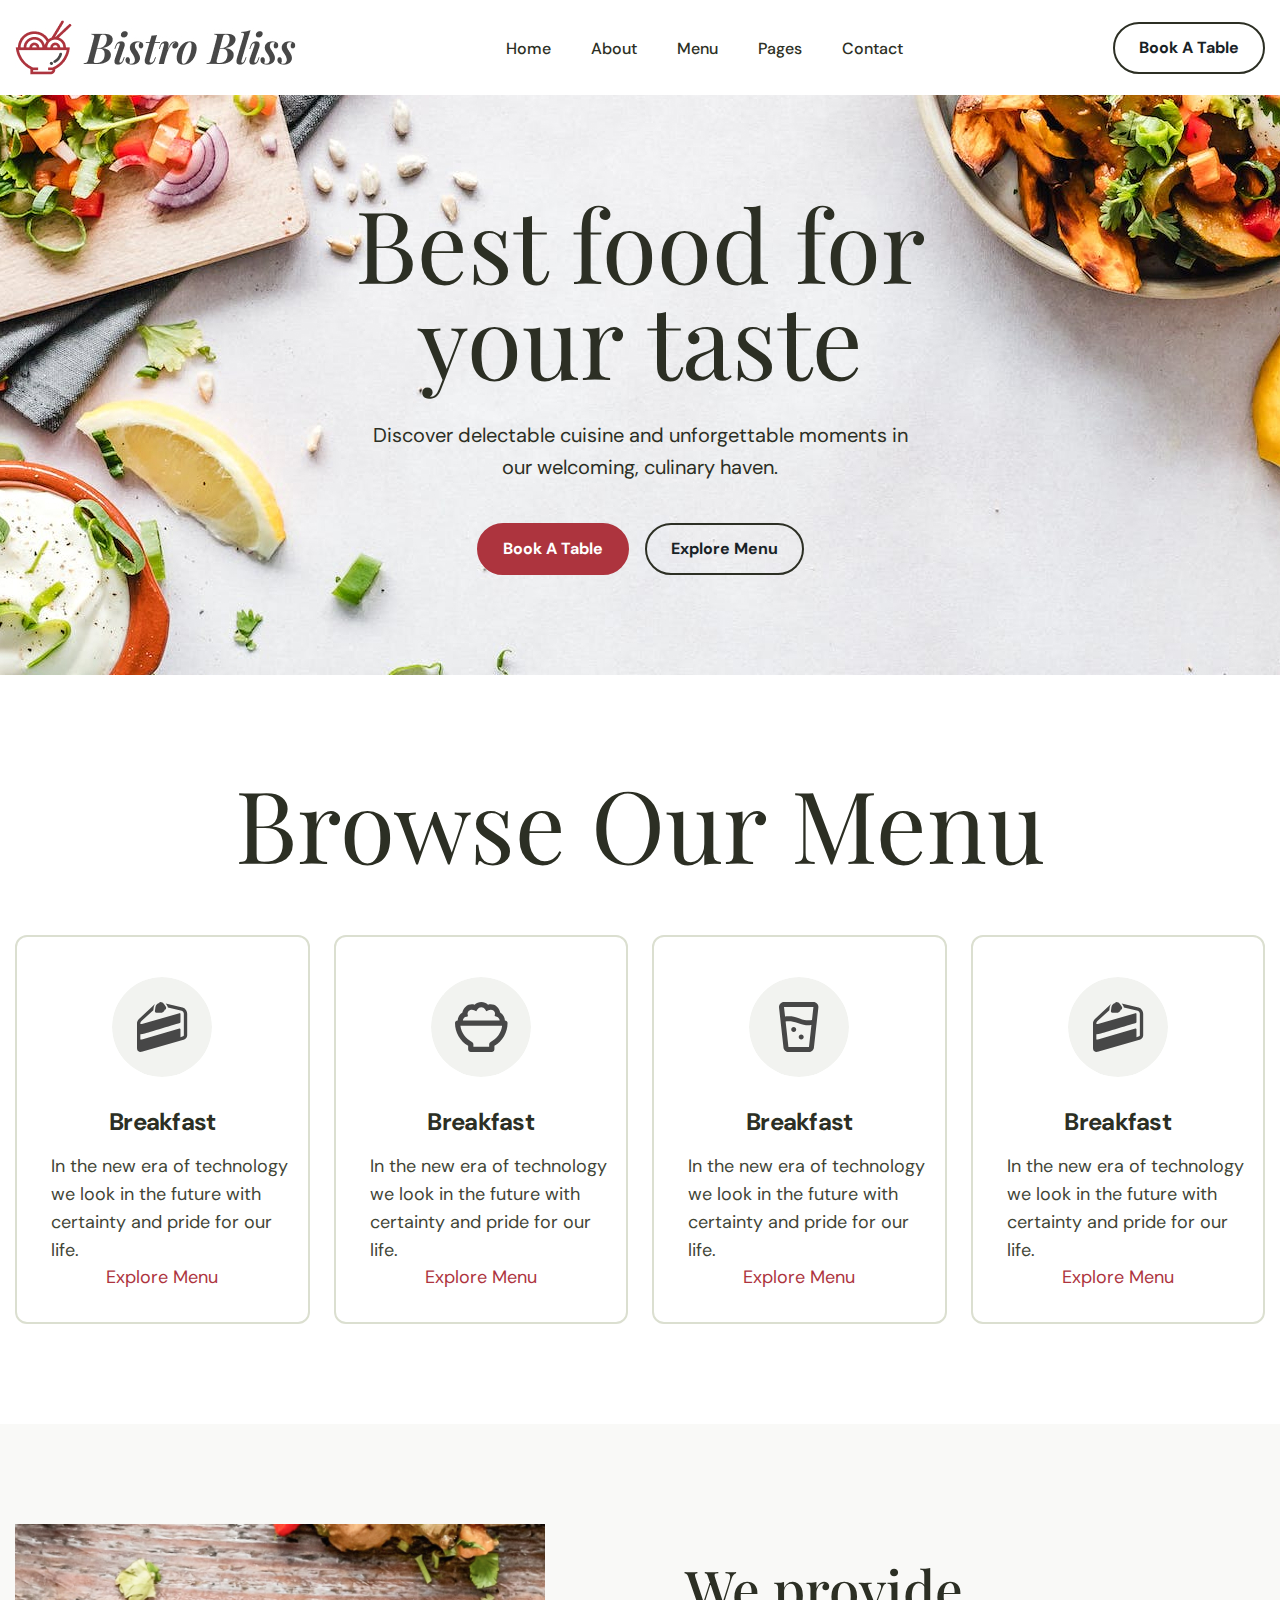
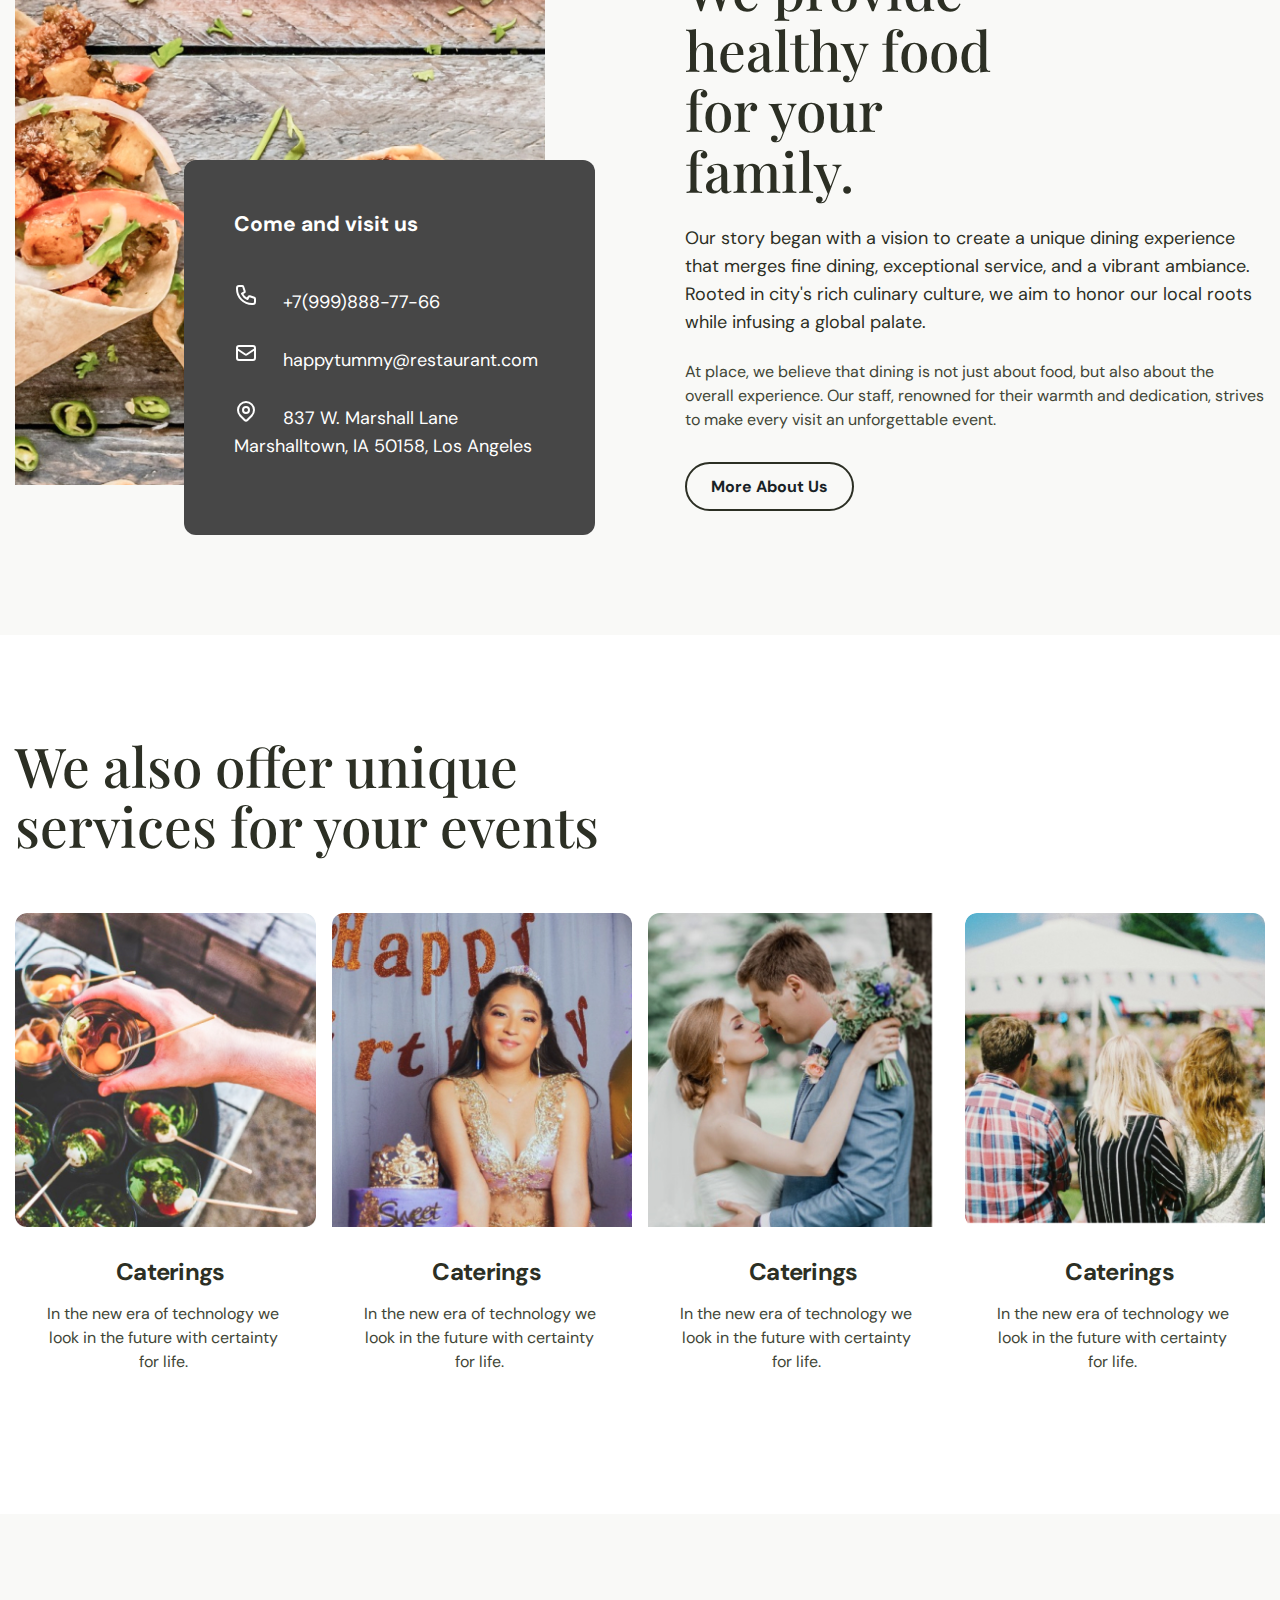
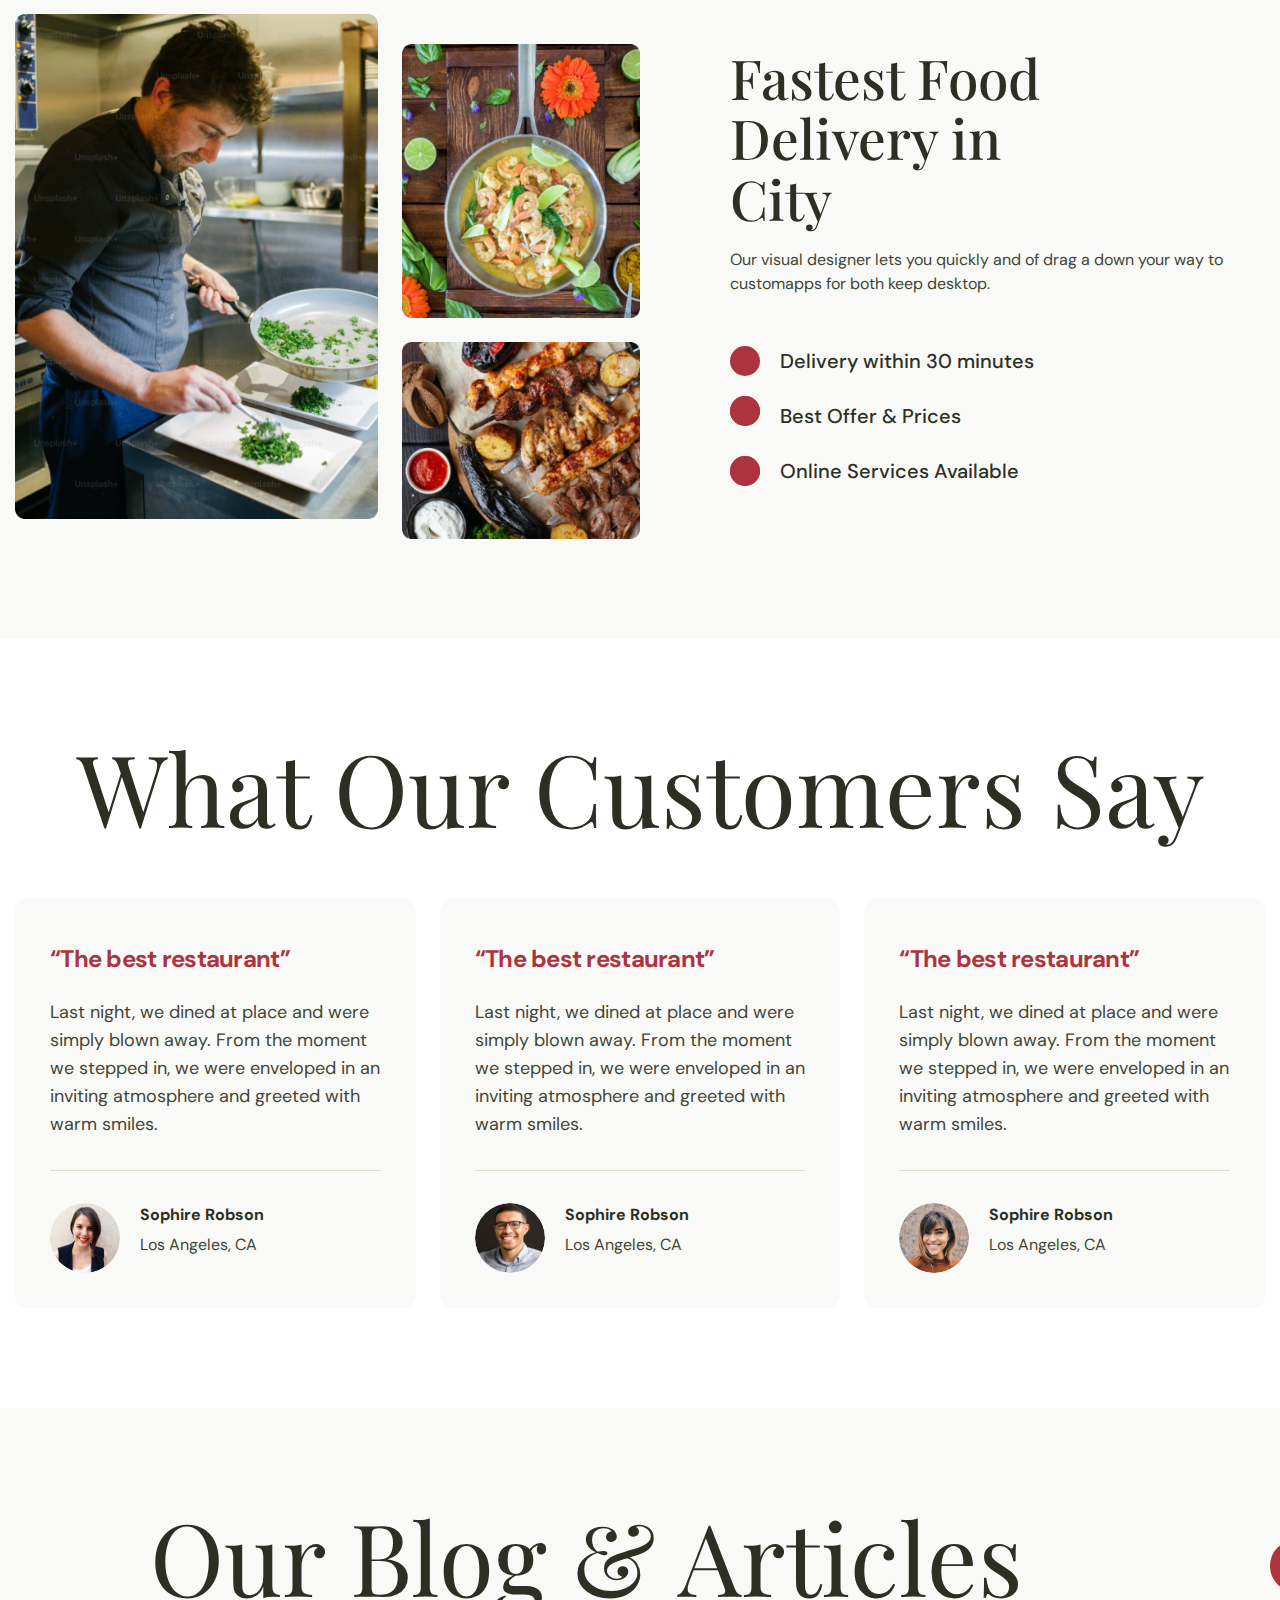
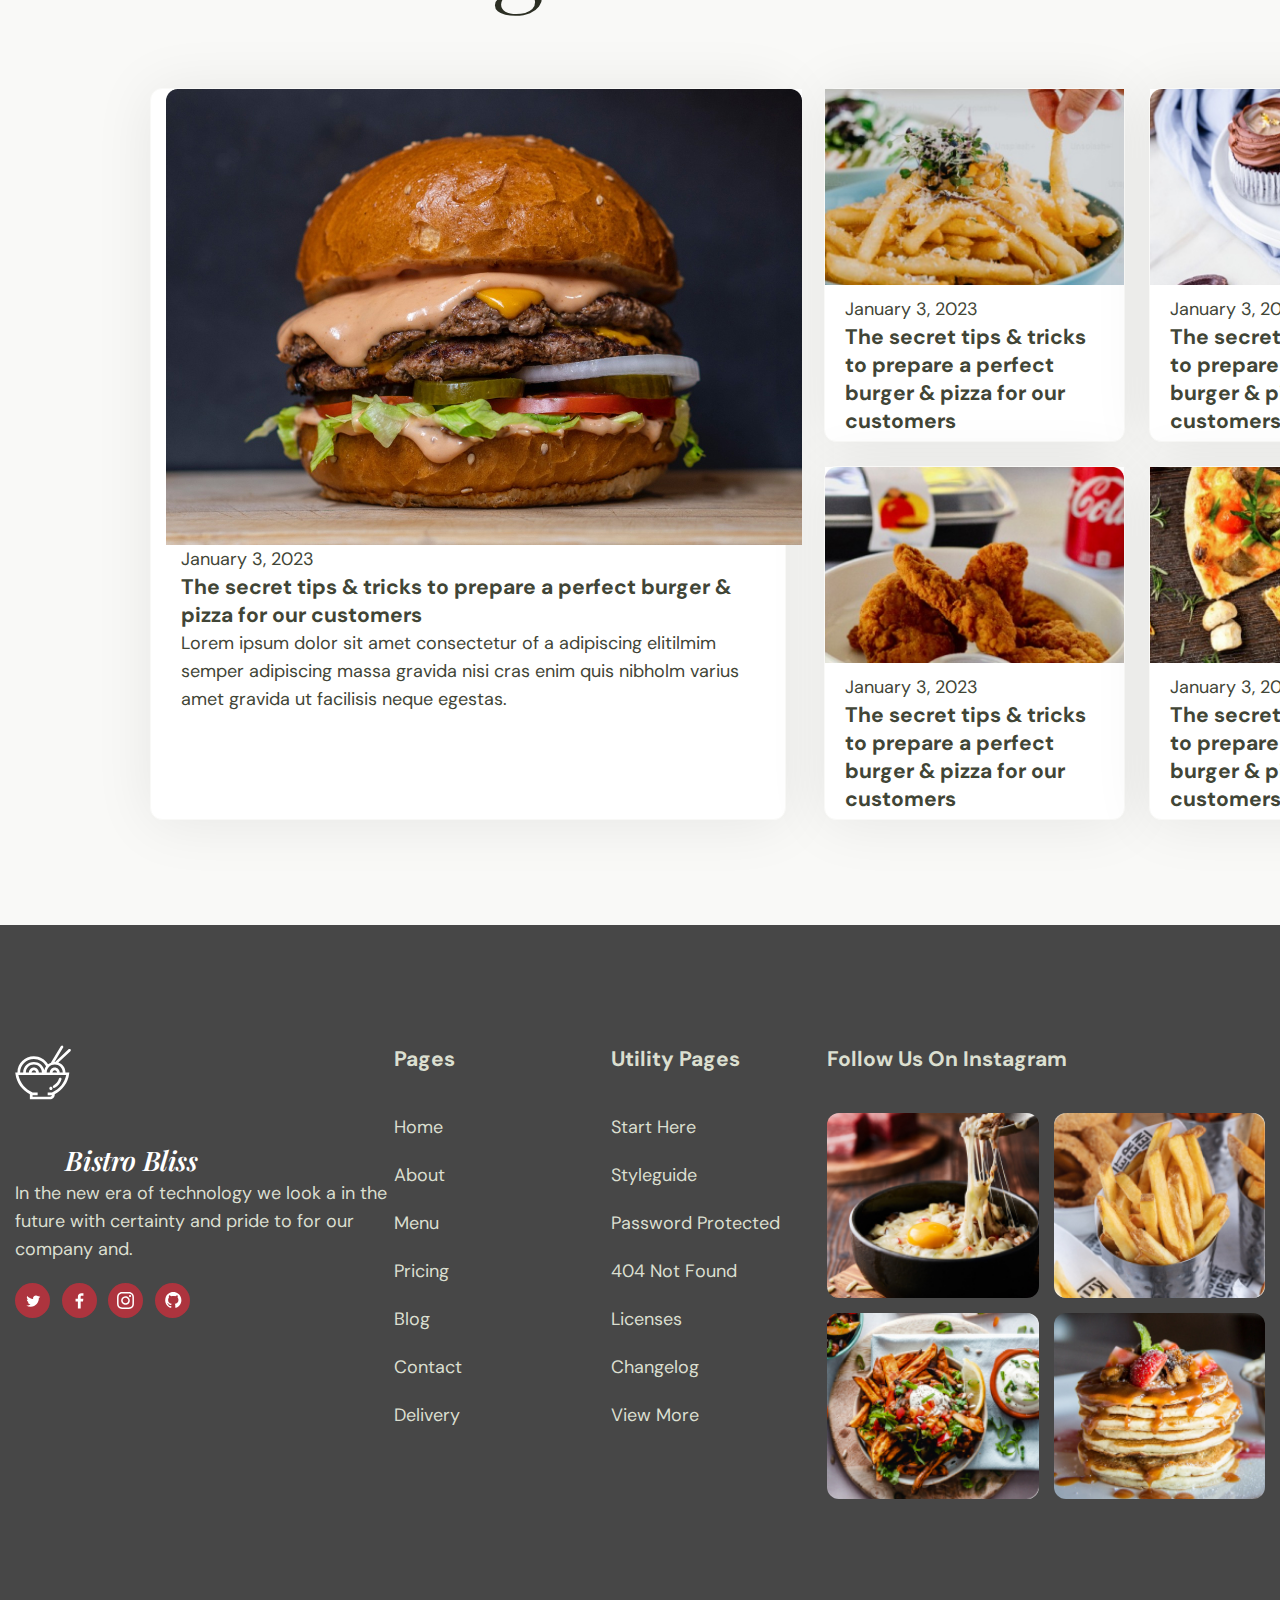
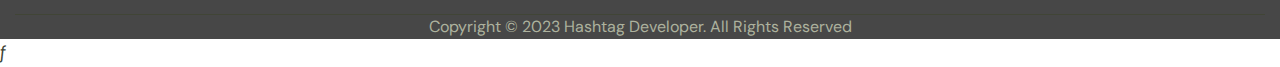
==== commit 68c014db: "deletet img /Rectangle 406 (1).svg" ====
--- a/index.html
+++ b/index.html
@@ -231,7 +231,7 @@
                         keep desktop. </p>
                         <div class="icons_fast">
                             <div class="fast_icon">
-                              <i> <img src="/img/Rectangle 406.svg" alt=""></i>
+                              <i> <img src="/img" alt=""></i>
                               <span>Delivery within 30 minutes</span>
                             </div>
                             <div class="fast_icon">
--- a/style.css
+++ b/style.css
@@ -485,21 +485,13 @@
     line-height: 26px;
     /* 130% */
 }
-.icon_fast i {
-    display: block;
-    width: 30px;
-    height: 30px;
-    border-radius: 50%;
-    background: #ad343e url(../img/icons/clock.svg) center no-repeat;
-}
 .fast_icon i {
     display: block;
     width: 30px;
     height: 30px;
     border-radius: 50%;
-    background: #ad343e url(../img/icons/clock.svg) center no-repeat;
-    margin-bottom: 10px;
-    margin-right: 10px;
+    background: #ad343e url(/img/Rectangle\ 406.svg) center no-repeat;
+    z-index: 5;
 }
 .fast_icon{
     display: flex;
@@ -529,44 +521,41 @@
     background: var(--neutral-02, #F9F9F7);
 }
 .order_left{
-    width: 300px;
+    width: 346px;
 }
 .order_right{
-    width: calc(100% - 380px);
-}
-.order_card{
-    width: 220px;
-    background-color: #fff;
-    width: 220.909px;
+    display: flex;
+    flex-direction: column;
+    align-items: center;
+    gap: 40px;
+}
+.item{
+    width: 260px;
     height: 90px;
-    border-radius: 15px;
-}
-.order_cards{
-    display: flex;
-flex-direction: column;
-align-items: center;
-gap: 40px;
-}
-.cards1{
+    flex-shrink: 0;
+    border-radius: 12px;
+    border: 1px solid var(--neutral-02, #F9F9F7);
+    background: var(--neutral-01, #FFF);
+    box-shadow: 0px 2.97872px 59.57446px 0px rgba(0, 0, 0, 0.08);
+    padding: 30px;
+}
+.card1{
     display: flex;
 justify-content: center;
 align-items: center;
 gap: 24px;
 }
-.cards2{
+.card2{
     display: flex;
 justify-content: center;
 align-items: center;
 gap: 24px;
 }
-.cards3{
+.card3{
     display: flex;
 justify-content: center;
 align-items: center;
 gap: 24px;
-}
-.order_card__big{
-    width: 226px;
 }
 .sec_sub-tit{
     width: 346px;
@@ -746,10 +735,8 @@
   .logo_tit{
     color: #FFF;
   font-family: "Playfair Display";
-  font-size: 32.67px;
   font-style: italic;
   font-weight: 600;
-  line-height: 29.333px; /* 89.787% */
   letter-spacing: -0.4px;
   margin-right: 150px;
   margin-top: 20px;
@@ -772,7 +759,7 @@
     color: #DBDFD0;
   }
   .footer_icons{
-    padding-right: 150px;
+    padding-right: 200px;
   }
   .footer_img {
     width: calc((100% - 15px) / 2);
@@ -809,7 +796,6 @@
 gap: 40px;
   }
 
-
 /* feel */
 .feel_top {
     background: url(../img/feel_bg.jpg) center no-repeat;
@@ -917,14 +903,15 @@
     line-height: 56px;
     font-size: 16px;
 }
-
+.form_input-ink{
+    margin-bottom: 24px;
+}
 .form_input {
     width: calc(50% - 12px);
 }
-
 .form_input__big {
-    width: 100%;
-    margin-bottom: 20px;
+    max-width: 100%;
+    margin-bottom: 24px;
 }
 
 .form-wrap {
@@ -957,6 +944,9 @@
     font-weight: 500;
     line-height: 60.5px;
     margin-bottom: 62px;
+}
+.secret_titt{
+    margin-bottom: 20px;
 }
 .secret_img{
     width: 100%;
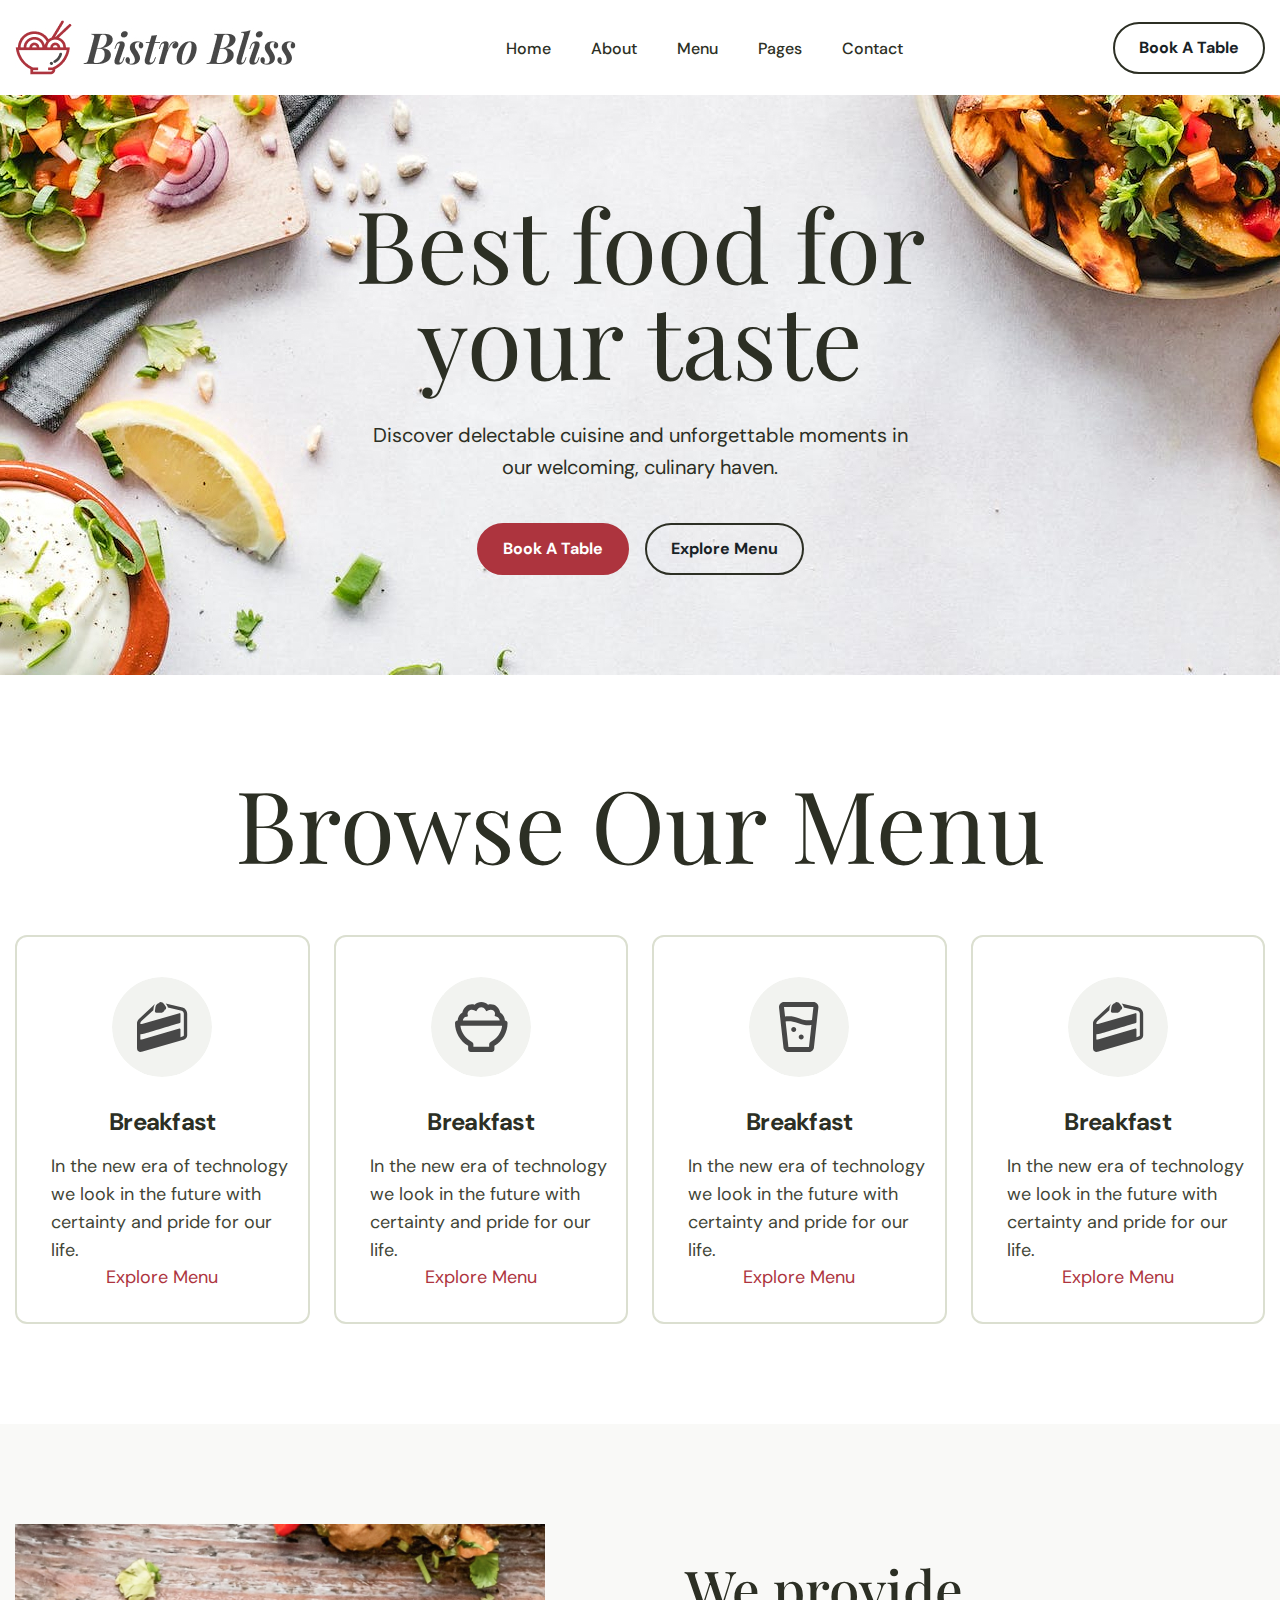
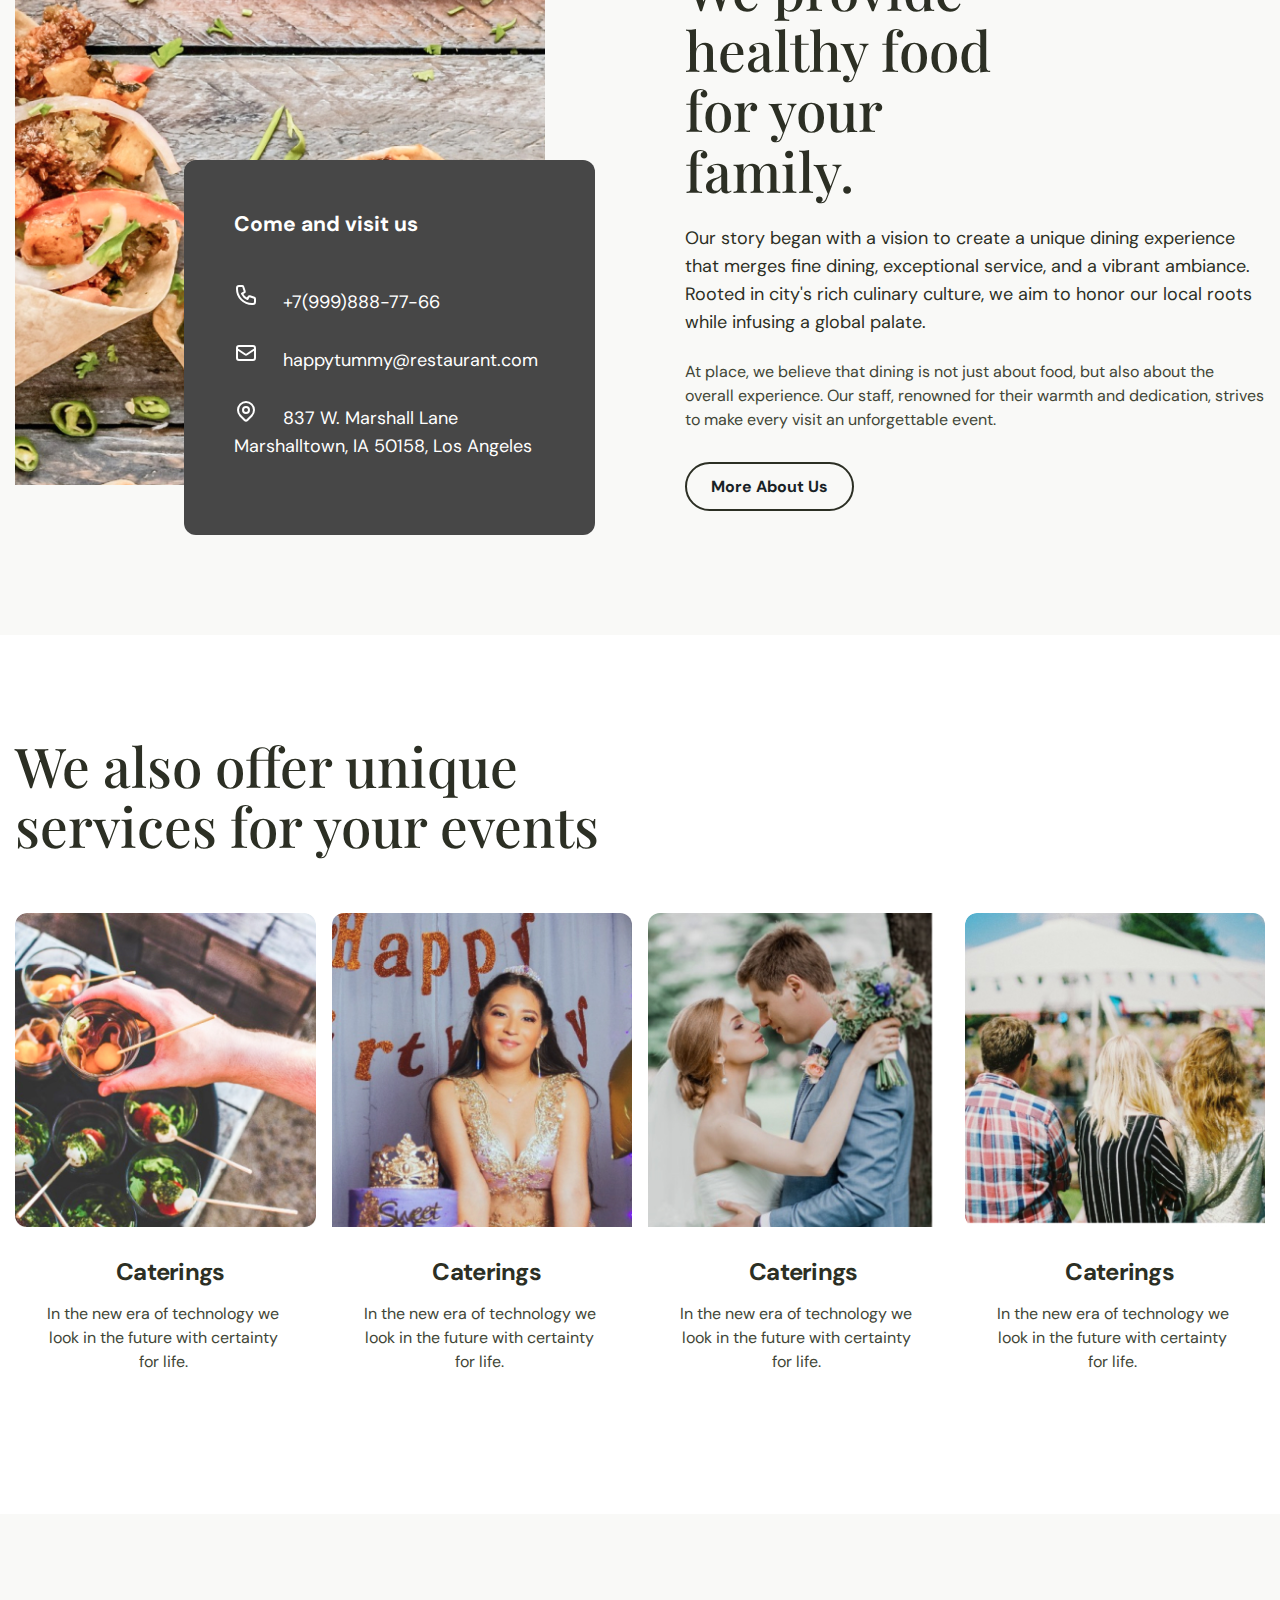
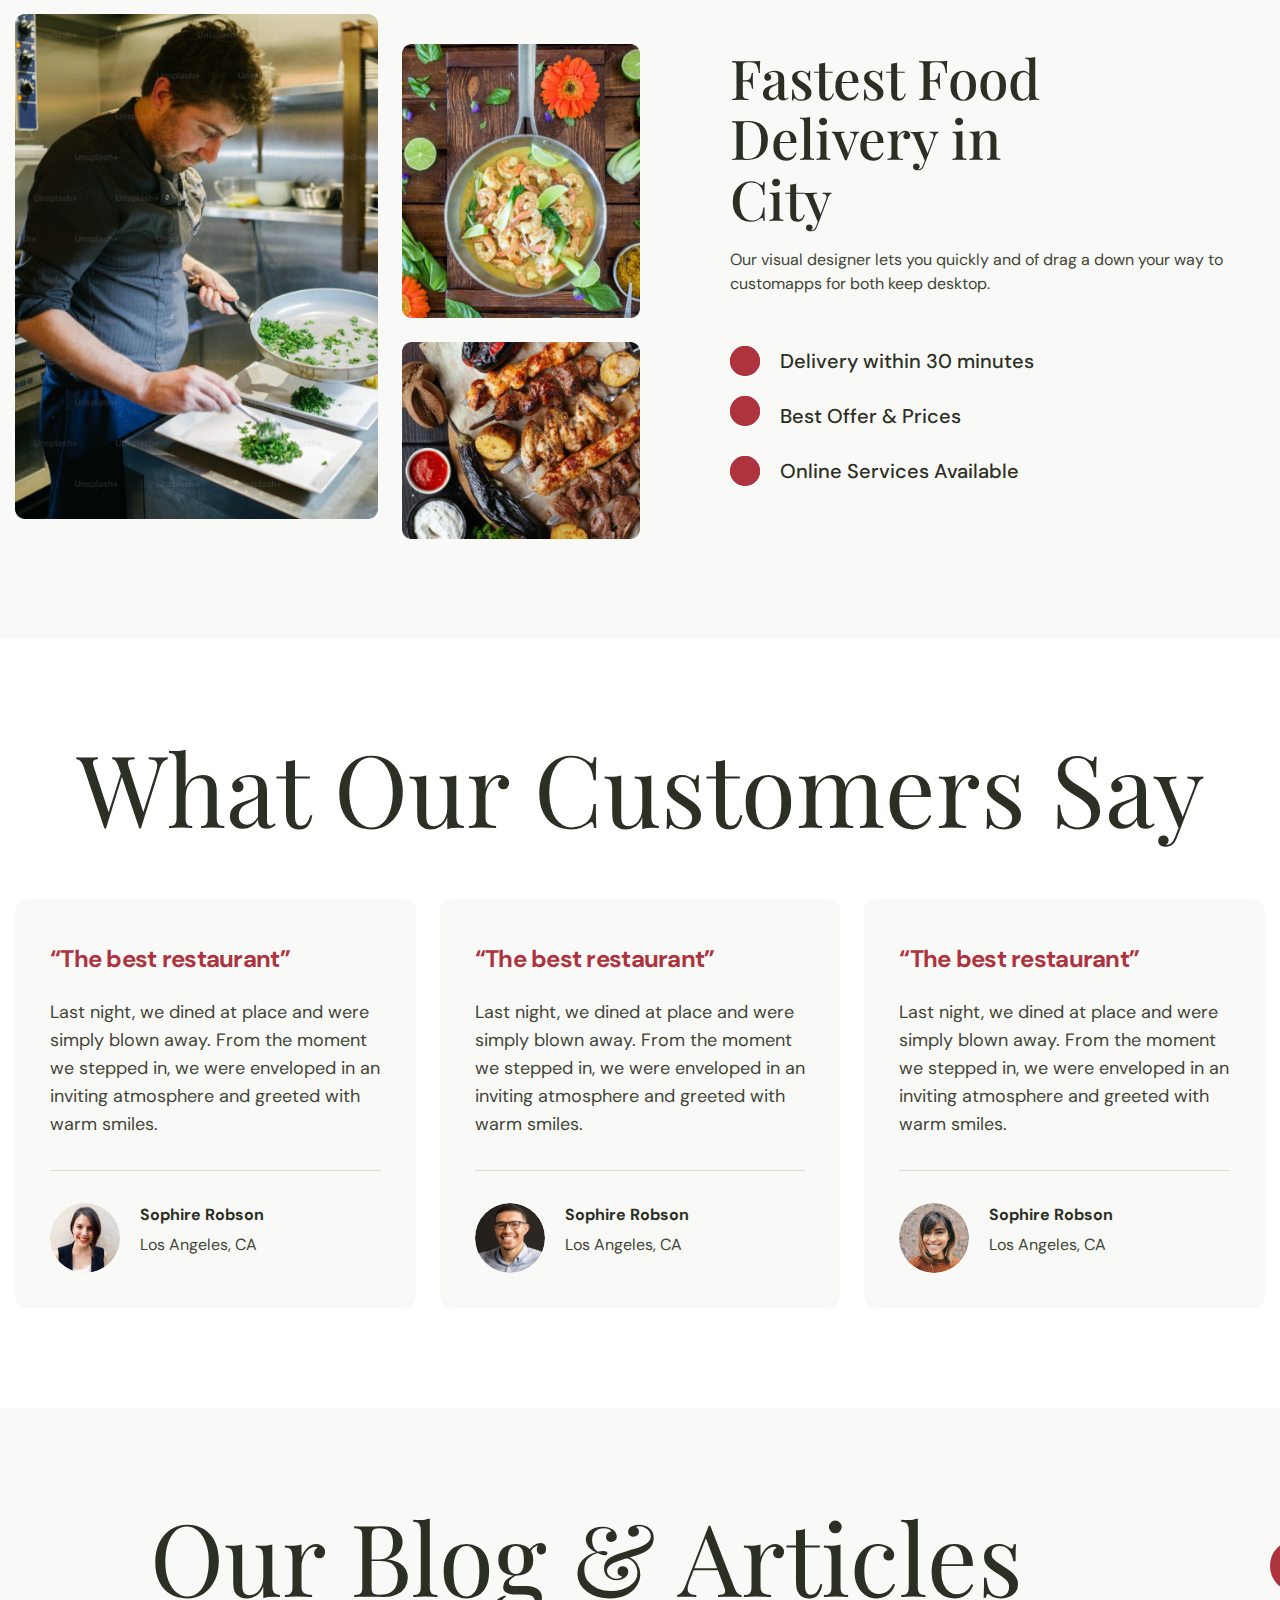
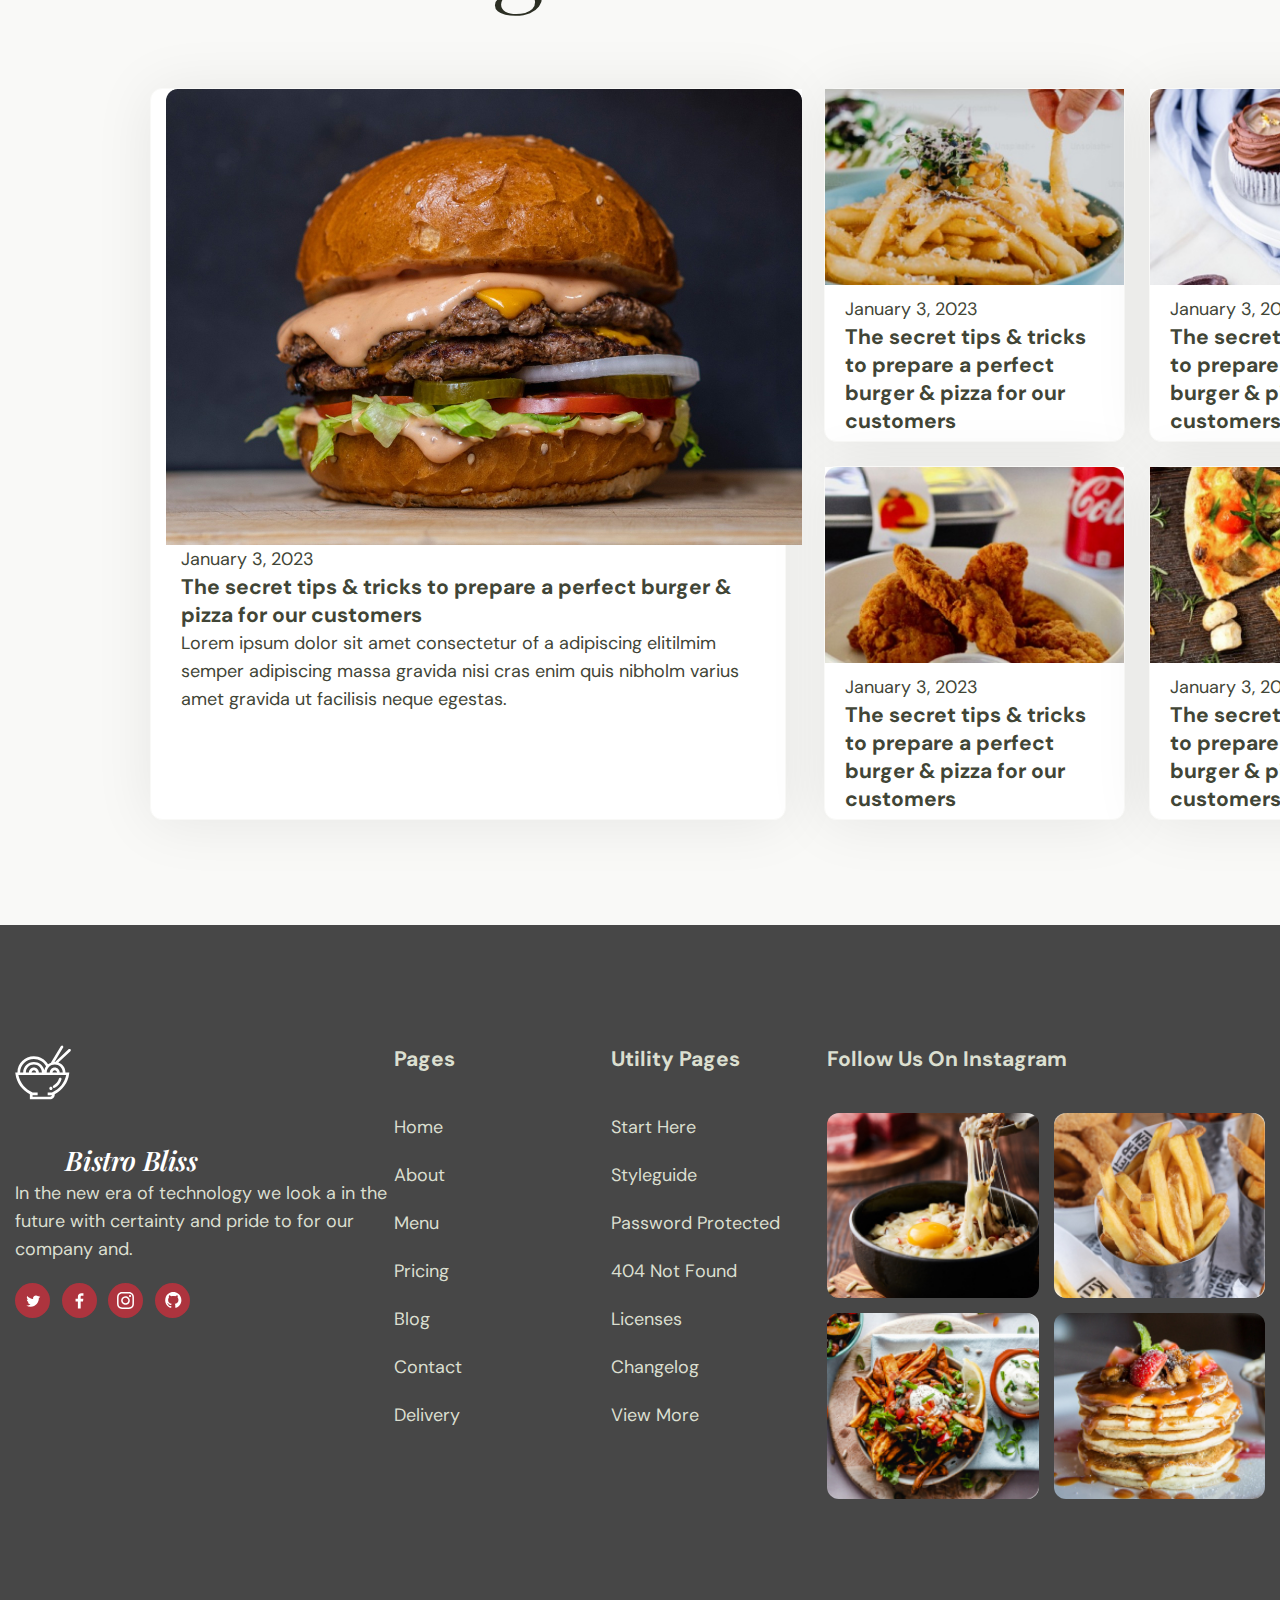
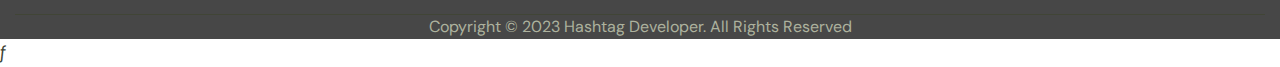
==== commit 1374ceb0: "added img fast1" ====
--- a/index.html
+++ b/index.html
@@ -231,15 +231,15 @@
                         keep desktop. </p>
                         <div class="icons_fast">
                             <div class="fast_icon">
-                              <i> <img src="/img" alt=""></i>
+                              <i> <img src="/img/fast1.svg" alt=""></i>
                               <span>Delivery within 30 minutes</span>
                             </div>
                             <div class="fast_icon">
-                              <i><img src="/img/Rectangle 406 (1).svg" alt=""></i>
+                              <i><img src="/img/fast2.svg" alt=""></i>
                               <span>Best Offer & Prices</span>
                             </div>
                             <div class="fast_icon">
-                              <i><img src="/img/Rectangle 406 (2).svg" alt=""></i>
+                              <i><img src="/img/fast3.svg" alt=""></i>
                               <span>Online Services Available</span>
                             </div>
                           </div>
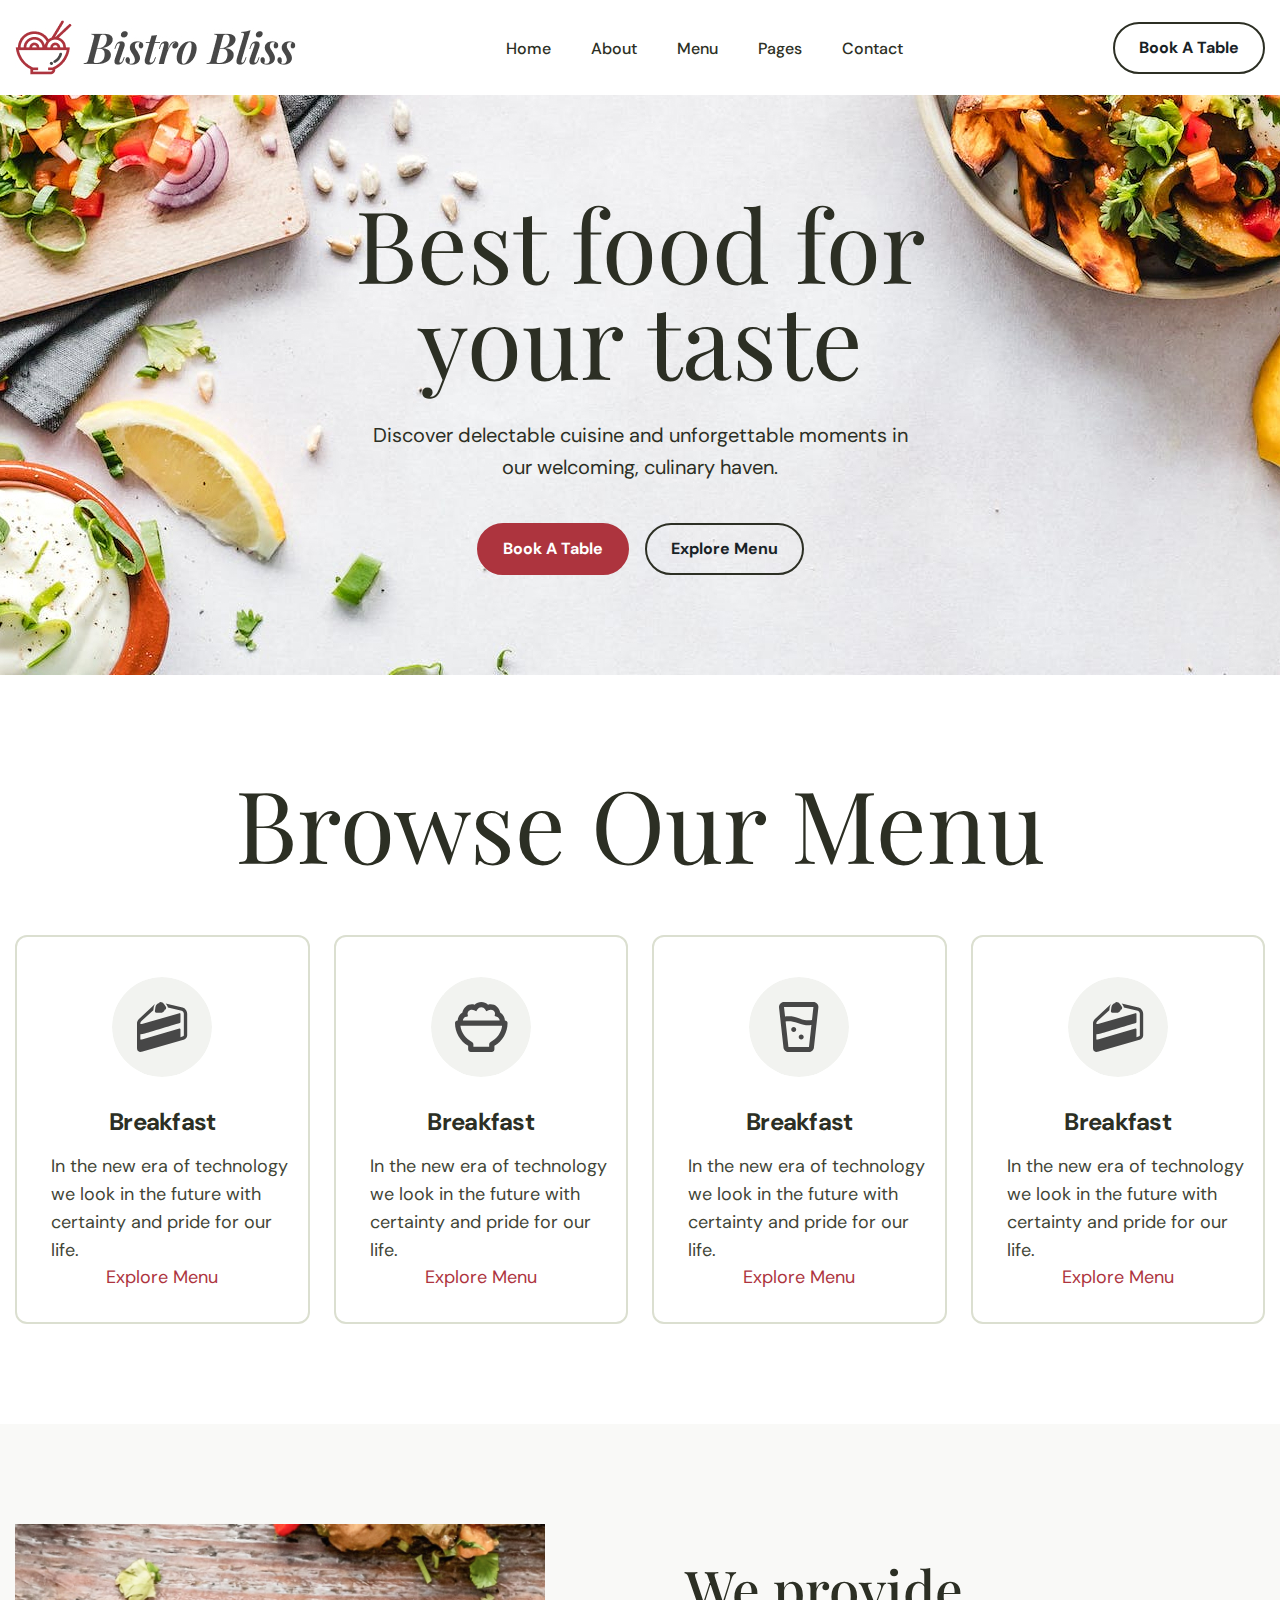
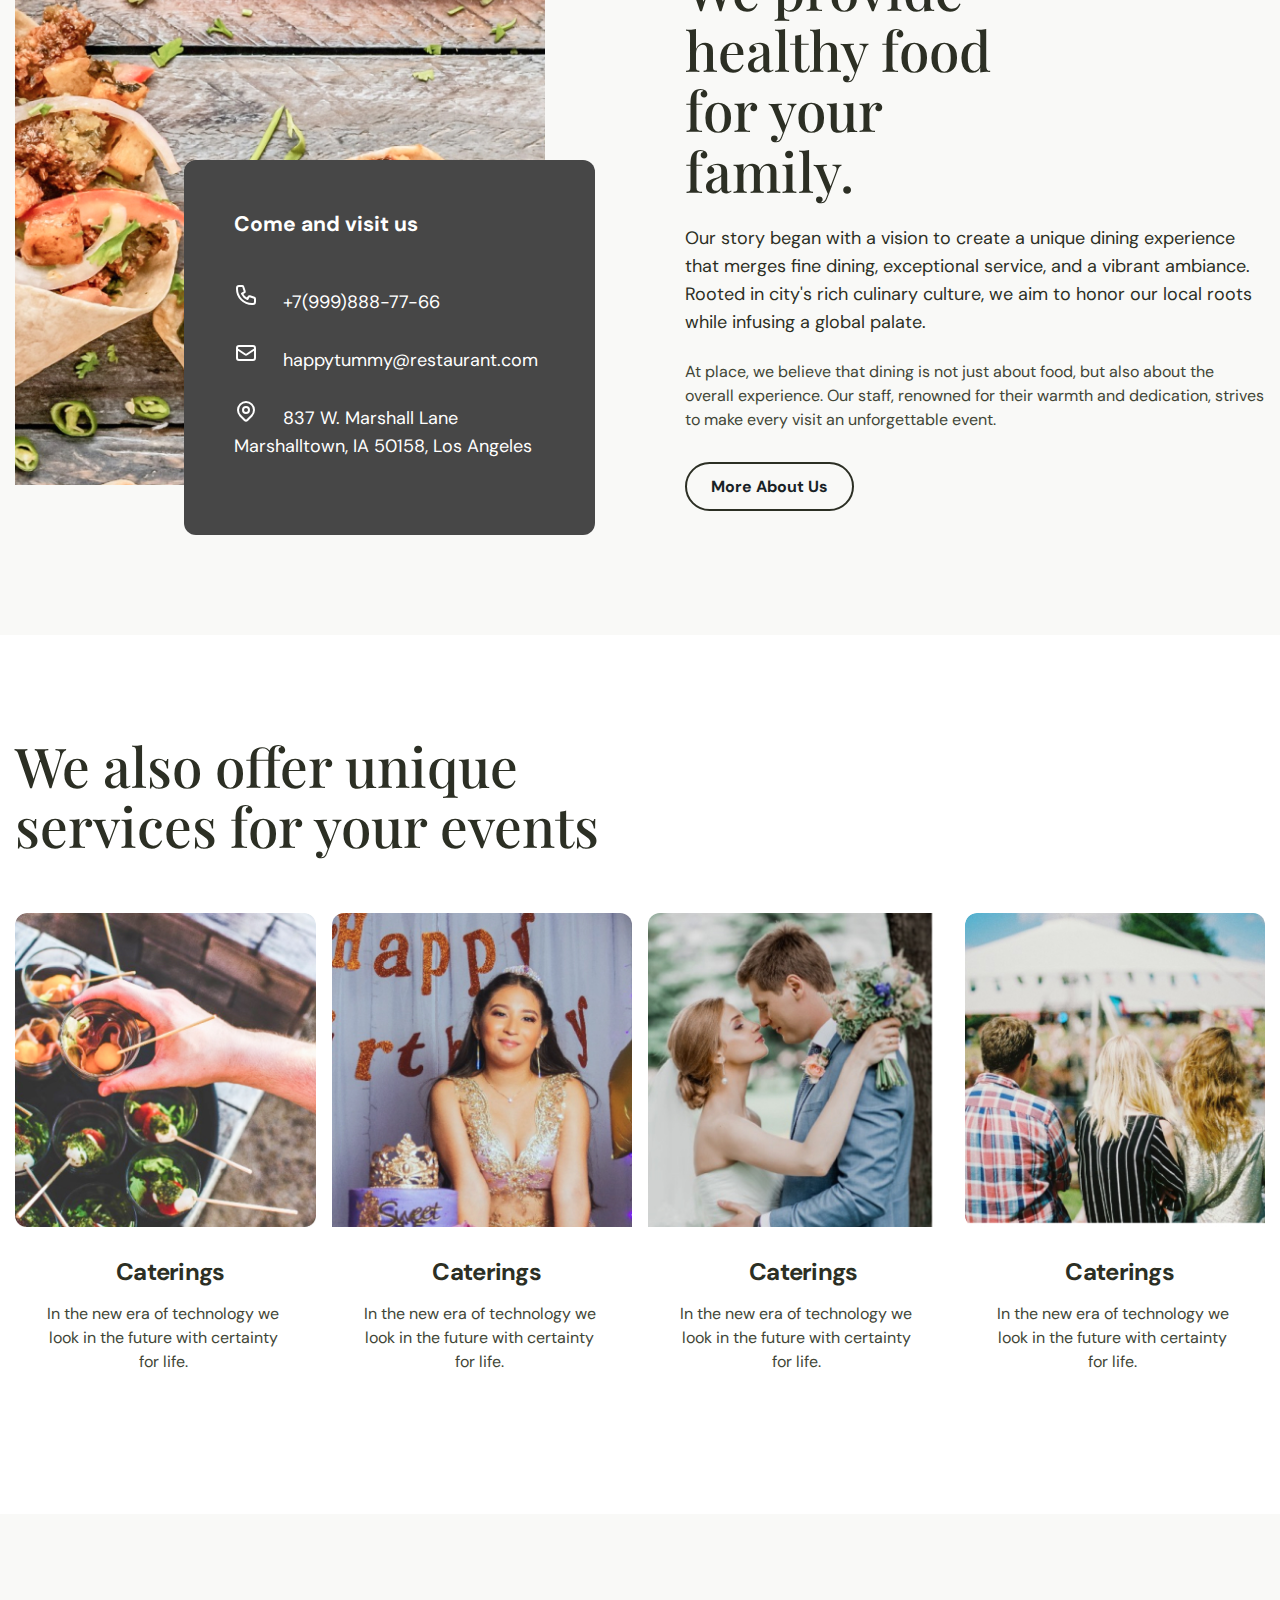
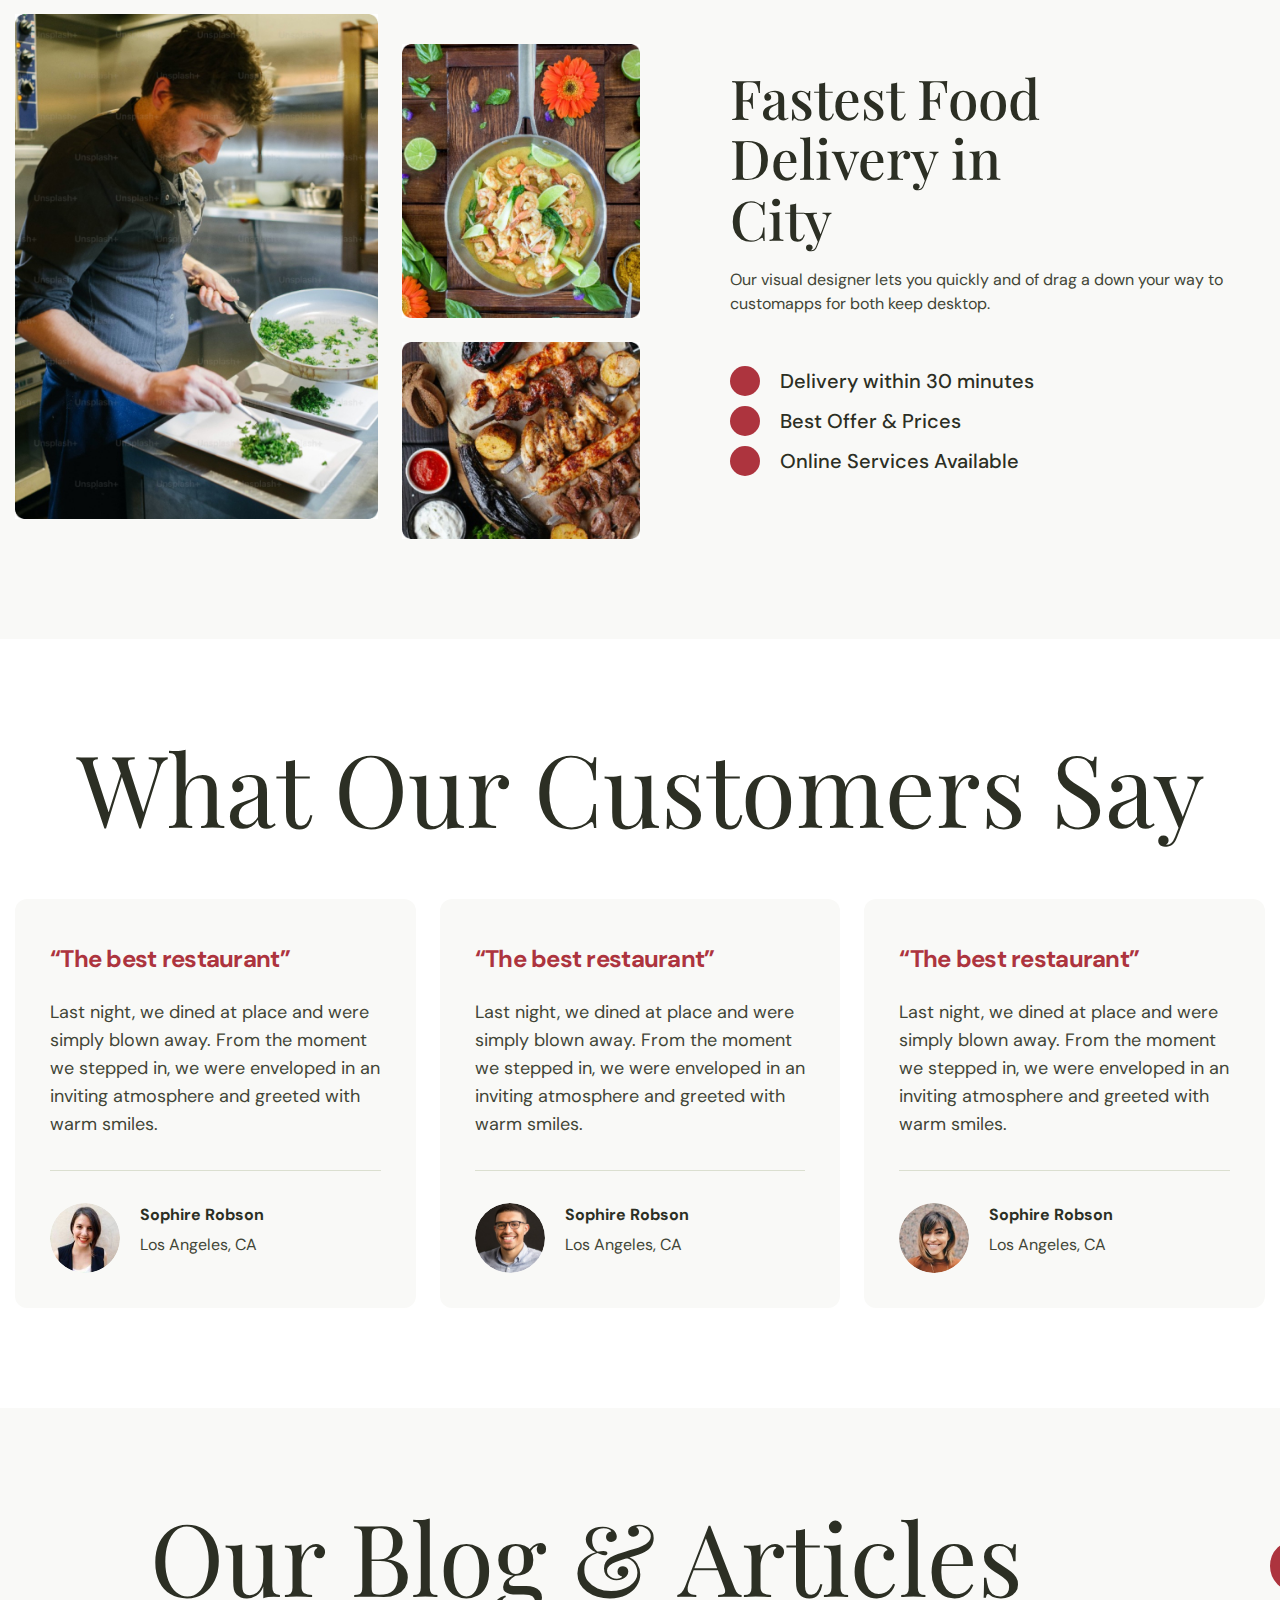
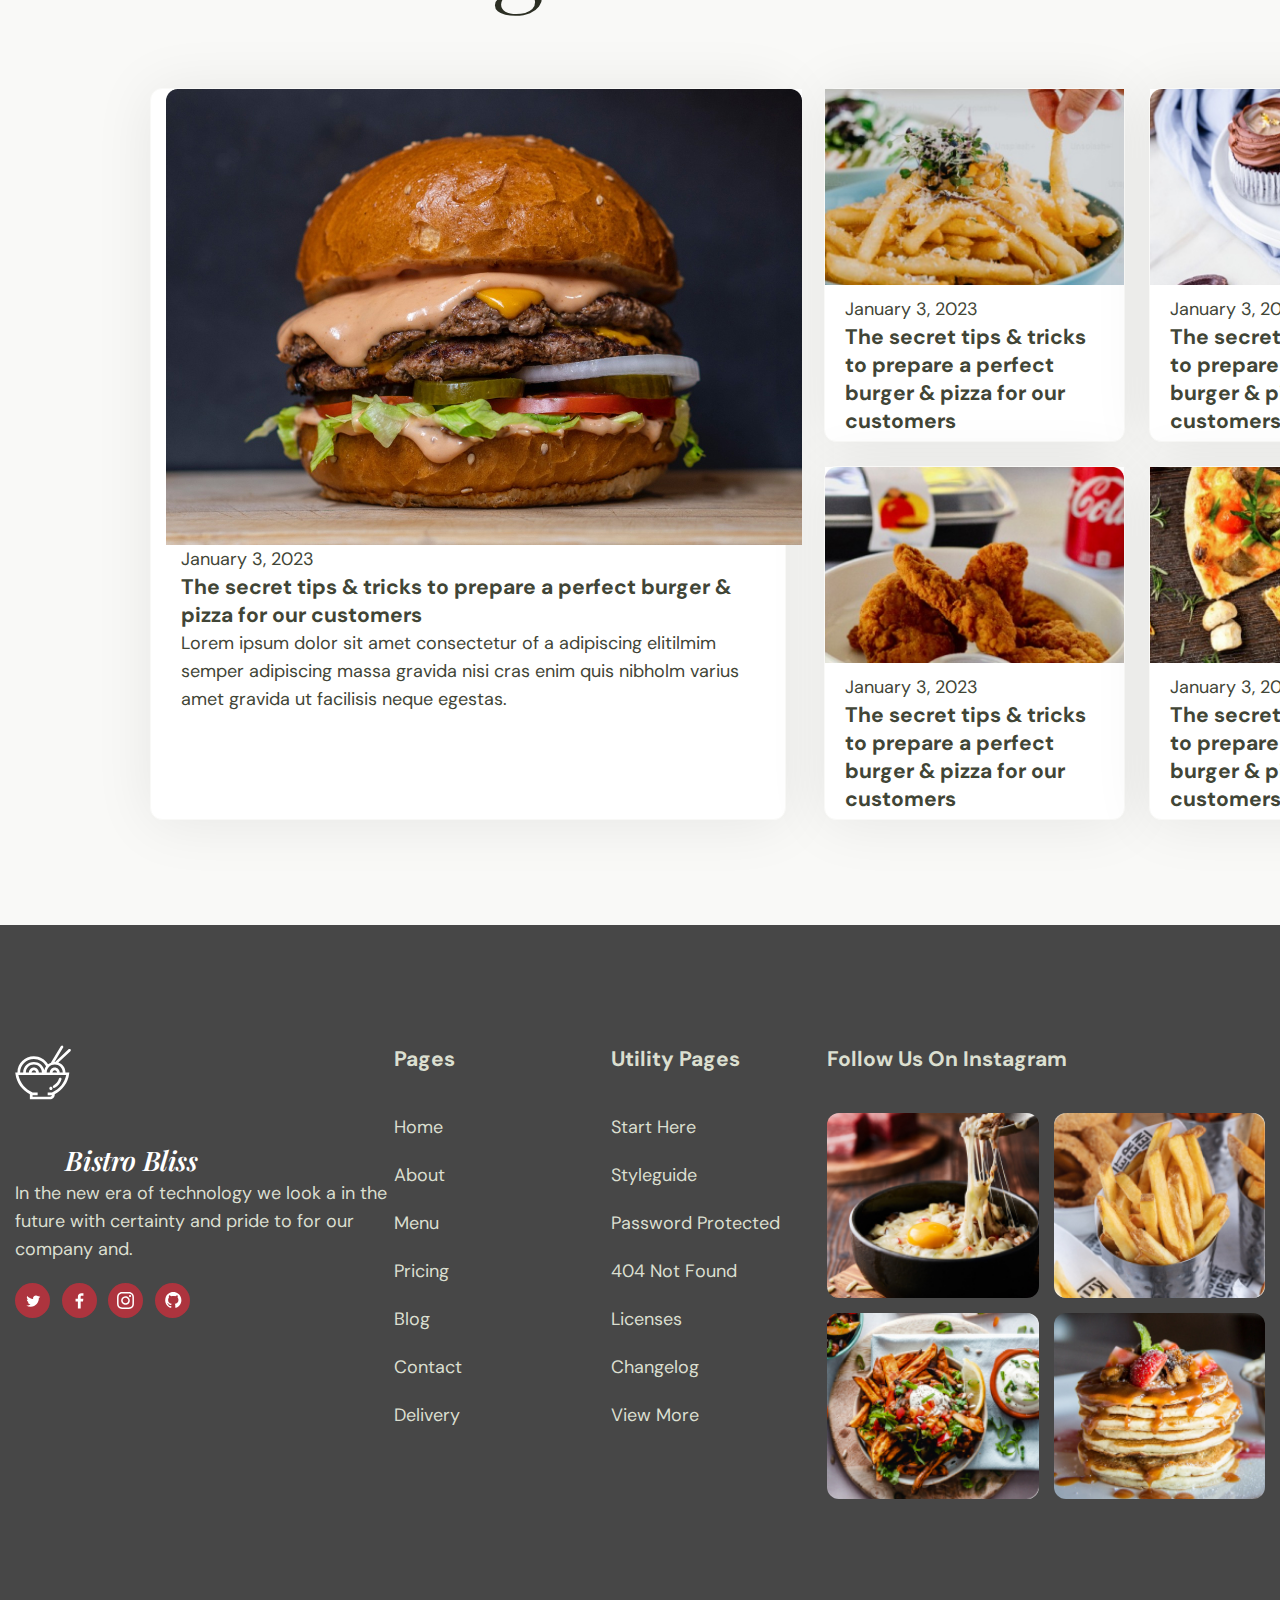
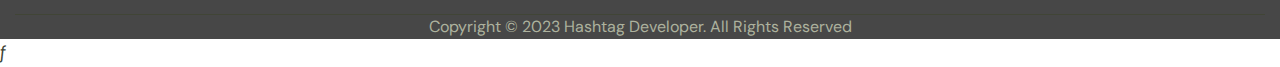
==== commit a5e3b562: "added header" ====
--- a/index.html
+++ b/index.html
@@ -12,7 +12,7 @@
         href="https://fonts.googleapis.com/css2?family=DM+Sans:opsz,wght@9..40,400;9..40,700&family=Playfair+Display:ital,wght@0,400;0,500;1,600&display=swap"
         rel="stylesheet">
     <link rel="stylesheet" href="style.css">
-    <link rel="stylesheet" href="css/media.css">
+    <link rel="stylesheet" href="media.css">
 </head>
 
 <body>
--- a/style.css
+++ b/style.css
@@ -2,7 +2,6 @@
 body {
     height: 100%;
 }
-
 * {
     margin: 0;
     padding: 0;
@@ -460,49 +459,17 @@
 .fast_icon {
     justify-content: flex-start;
     align-items: center;
-    margin-bottom: 20px;
-}
-
-.fast_icon i {
-    display: block;
-    width: 30px;
-    height: 30px;
-    border-radius: 50%;
-    background: #ad343e url() center no-repeat;
-}
-
-/* .fast_icon:nth-child(2) i{
-  background-image: url();
-}
-.fast_icon:last-child i{
-  background-image: url();
-} */
+    margin-bottom: 10px;
+}
 .fast_icon span {
     padding-left: 20px;
     color: #2c2f24;
     font-size: 20px;
     font-weight: 500;
     line-height: 26px;
-    /* 130% */
-}
-.fast_icon i {
-    display: block;
-    width: 30px;
-    height: 30px;
-    border-radius: 50%;
-    background: #ad343e url(/img/Rectangle\ 406.svg) center no-repeat;
-    z-index: 5;
 }
 .fast_icon{
     display: flex;
-}
-
-.fast_icon:nth-child(2) i{
-  background-image: url();
-  margin-bottom: 10px;
-}
-.fast_icon:last-child i{
-  background-image: url();
 }
 /* order */
 
@@ -524,6 +491,7 @@
     width: 346px;
 }
 .order_right{
+    
     display: flex;
     flex-direction: column;
     align-items: center;
@@ -849,7 +817,7 @@
 }
 
 .count {
-    margin: 100px 0 500px;
+    margin: 100px 0 50px;
 }
 
 
@@ -889,7 +857,6 @@
     color: #2C2F24;
     font-weight: 700;
     line-height: 24px;
-    /* 150% */
     margin-bottom: 8px;
     display: block;
 }
@@ -993,10 +960,6 @@
     margin-left: 5px;
     border-width: 12.5px 0 12.5px 20px;
     border-color: transparent transparent transparent #AD343E;
-}
-
-.count {
-    margin: 100px 0 500px;
 }
 
 
@@ -1485,6 +1448,16 @@
     align-items: center;
     gap: 10px;
 }
+.form_input-inn{
+    border-radius: 72px;
+    background: var(--neutral-01, #FFF);
+    display: flex;
+    width: 350px;
+    height: 60px;
+    padding: 0px 24px;
+    align-items: center;
+    gap: 10px;
+}
 .inputx {
     color: var(--neutral-05, #737865);
     text-align: center;
@@ -1527,4 +1500,8 @@
     line-height: 30px;
     /* 125% */
     letter-spacing: -0.72px;
-}+}
+
+.js-btn.active{
+    background: blue;
+}
--- a/media.css
+++ b/media.css
@@ -0,0 +1,62 @@
+@media  screen and (max-width: 700px){
+	img{
+	 width: 100%;
+	}
+	.browse_txt{
+		widows: 100%;
+	}
+	.provide_info{
+		widows: 100%;
+	}
+ }
+ @media  screen and (max-width: 770px){
+	 .menu{
+		 display: none;
+	 }
+	 .menu_burger{
+		 width: 33px;
+		 height: 20px;
+		 border: none;
+		 padding: 0;
+		 background: none;
+		 display: block;
+		 position: absolute;
+		 top: 68px;
+		 right: 30px;
+	 }
+	 .burger_line{
+		 width: 100%;
+		 height: 4px;
+		 background: #000;
+		 display: block;
+		 position: relative;
+	 }
+	 .burger_line::before,.burger_line::after{
+		 content: '';
+		 width: 100%;
+		 height: 4px;
+		 background: #000;
+		 display: block;
+		 position: absolute;
+		 left: 0;
+		 top: -8px;
+	 }
+	 .burger_line::after{
+		 top: 8px;
+	 }
+	 .main_btn{
+		 display: none;
+	 }
+	 .main_info{
+		 display: block;
+	 }
+	 .main_logo{
+		 margin-bottom: 23px;
+	 }
+	 .main_img_ds{
+		 display: none;
+	 }
+	 .main_img_mob{
+		 display: block;
+	 }    
+ }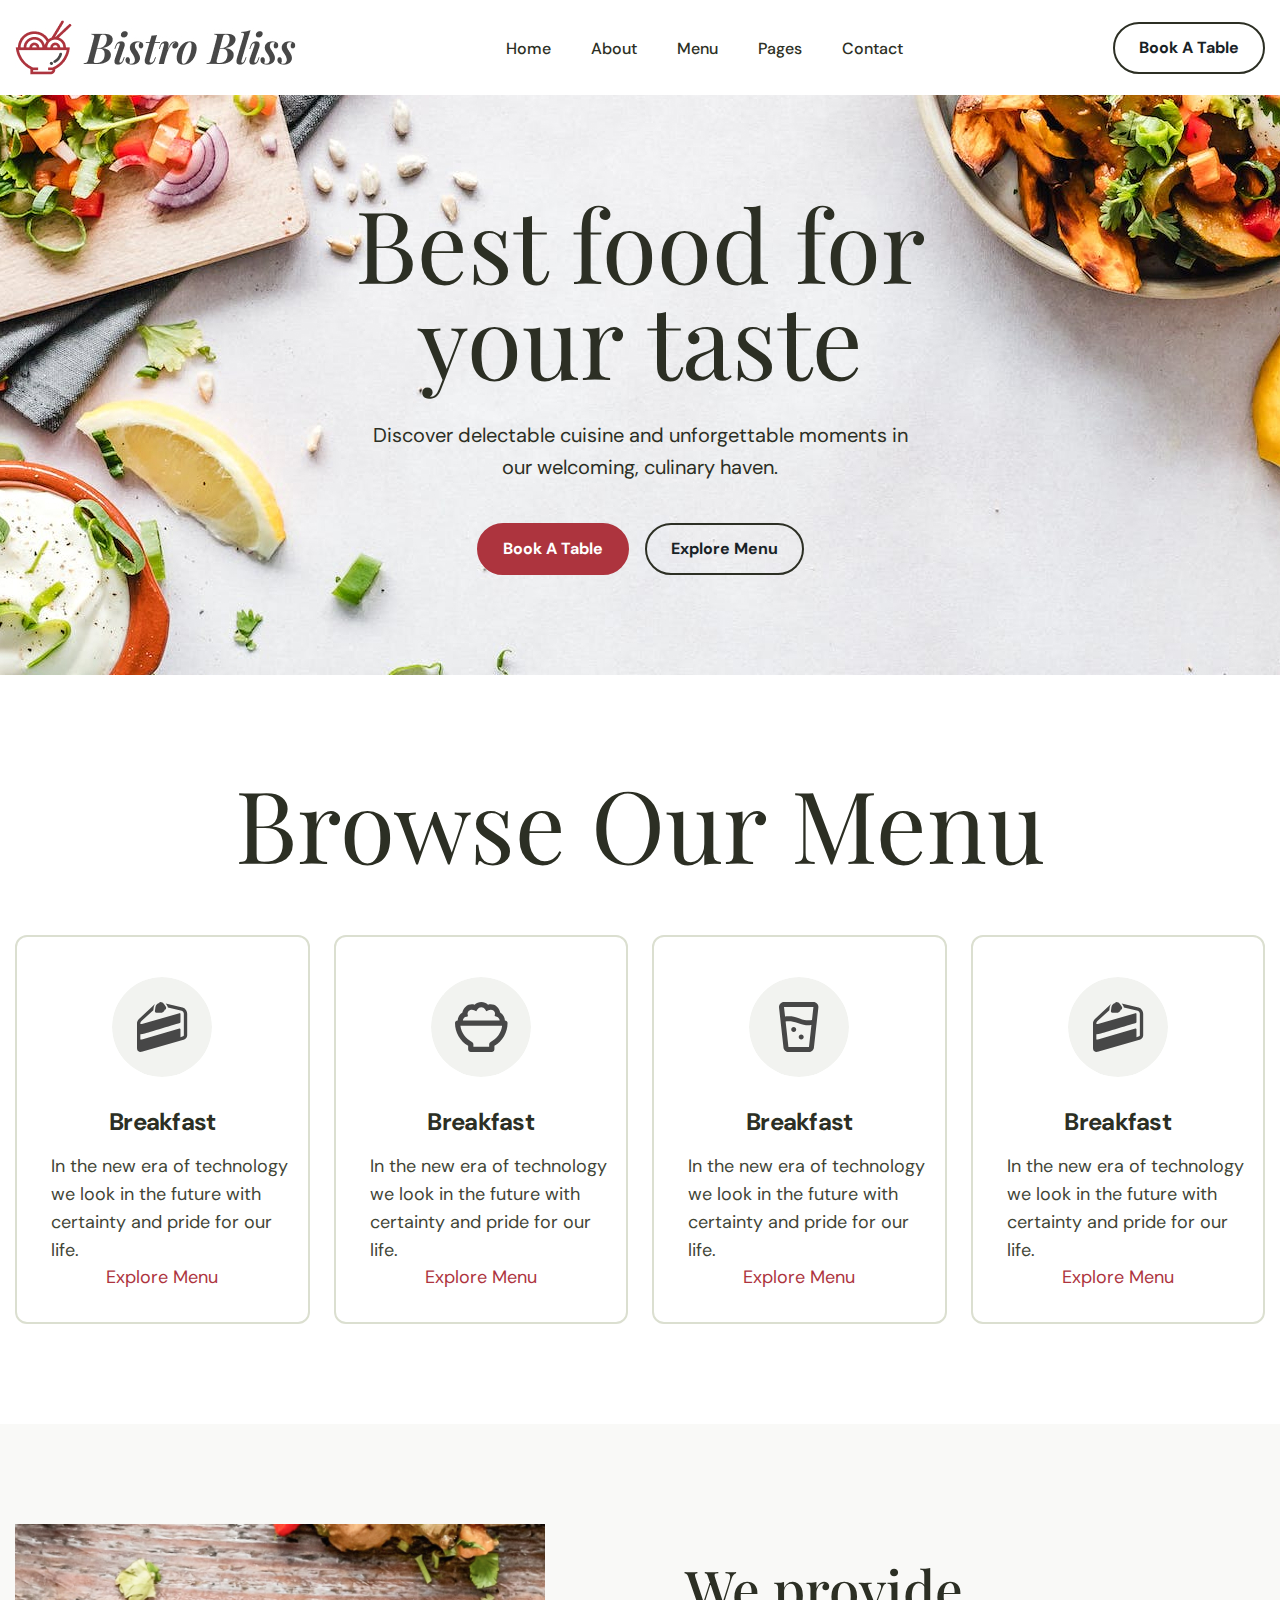
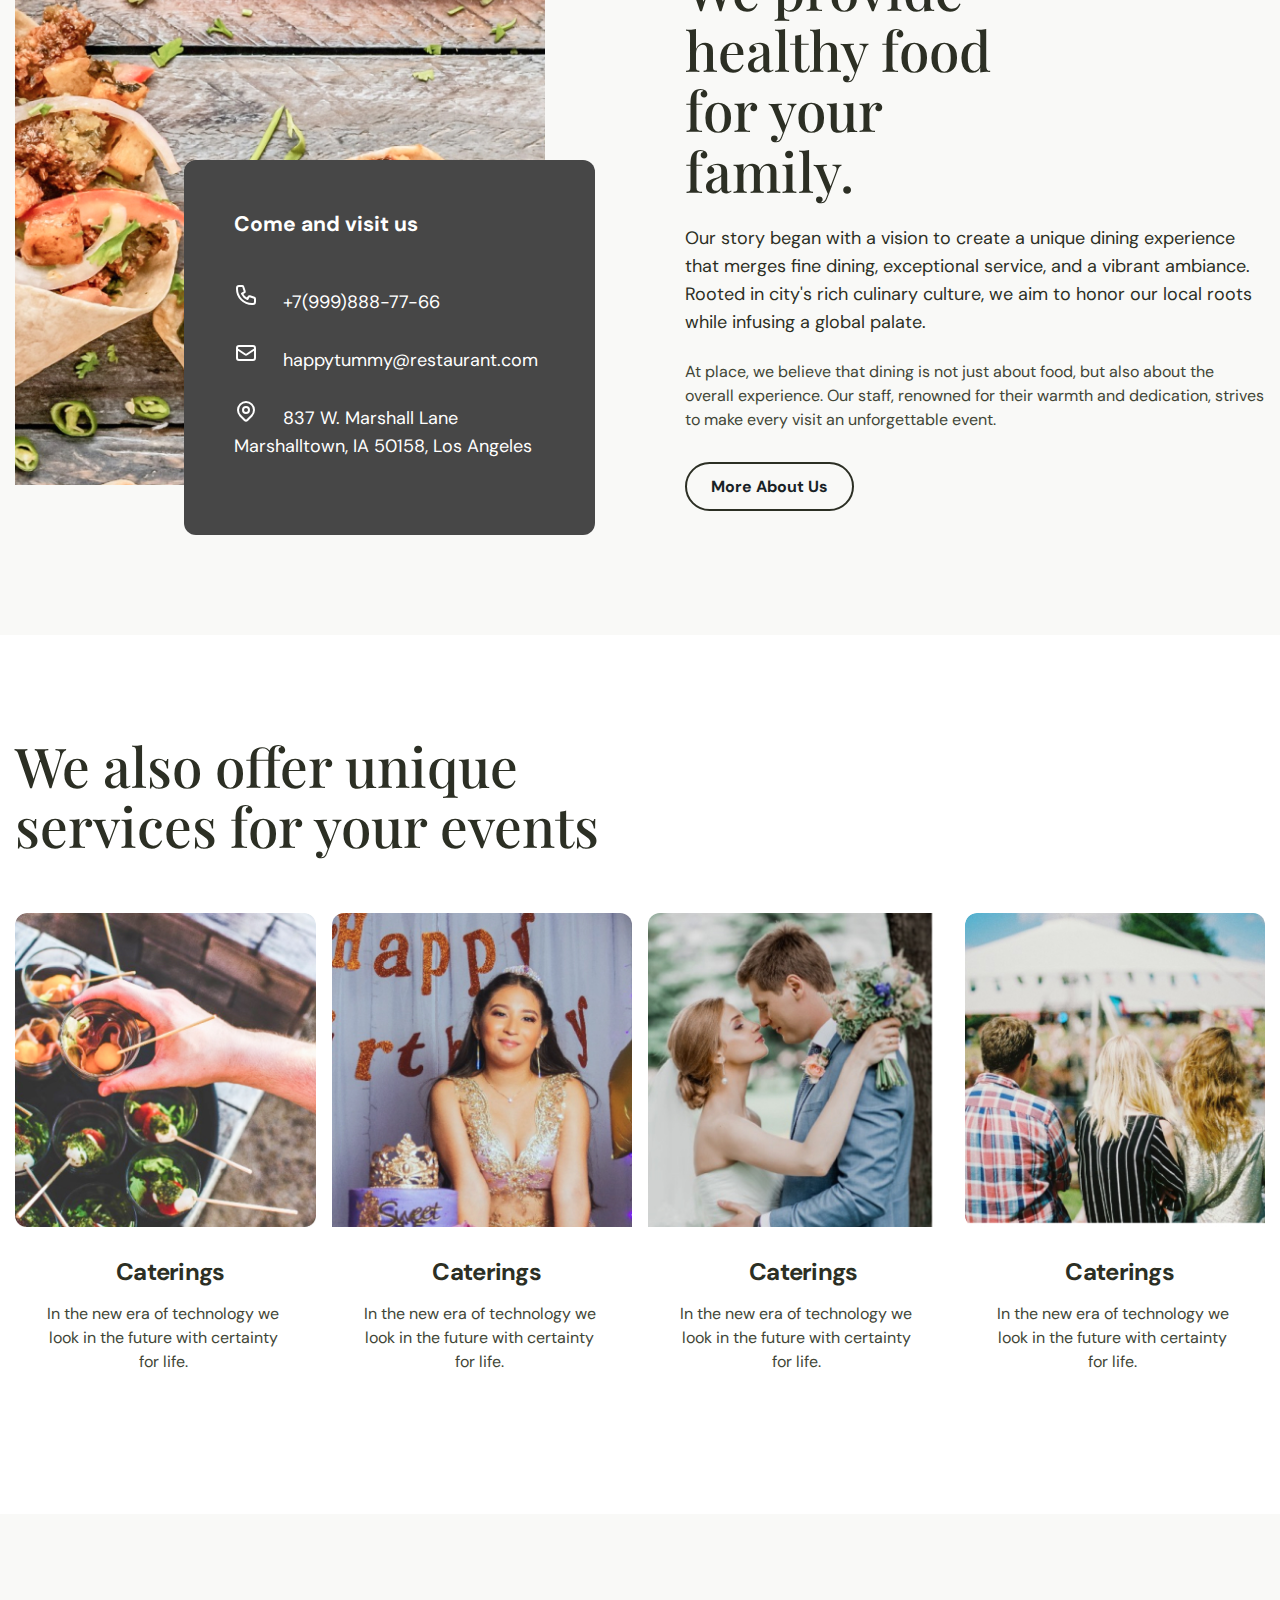
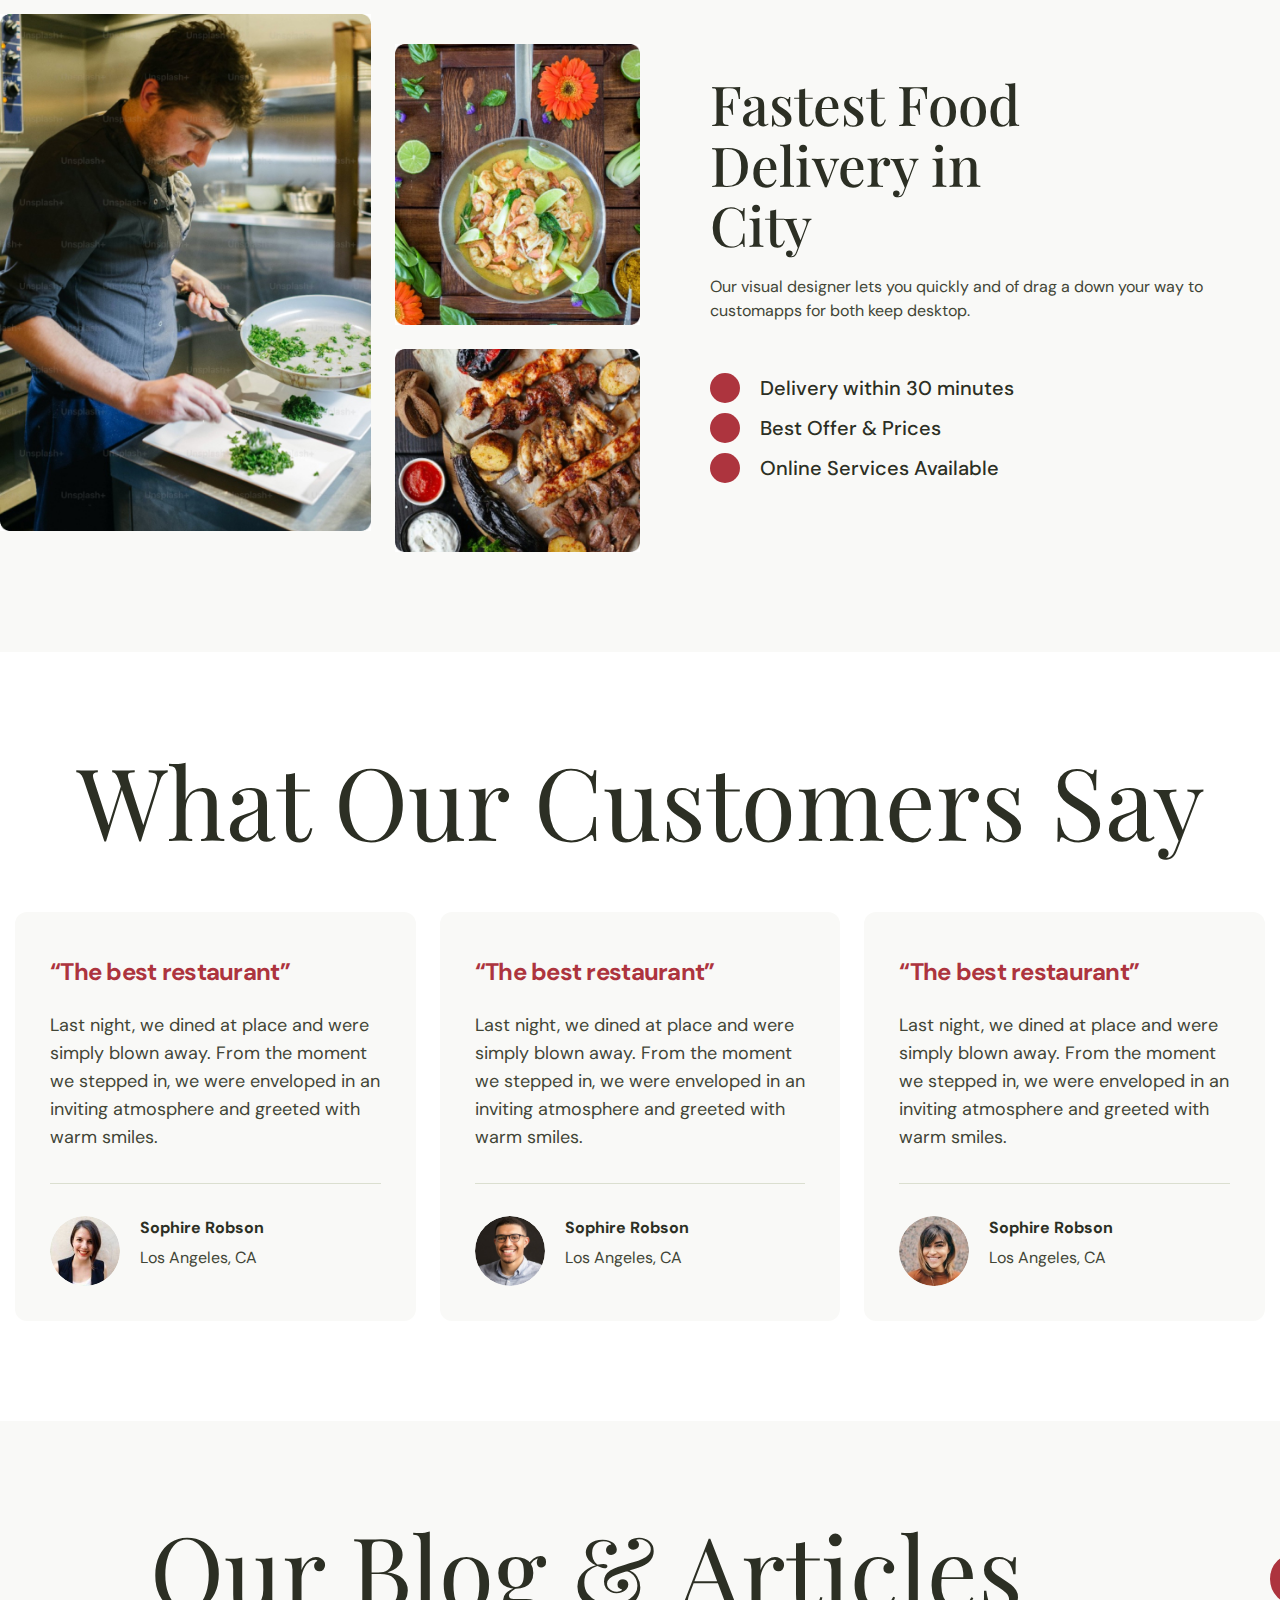
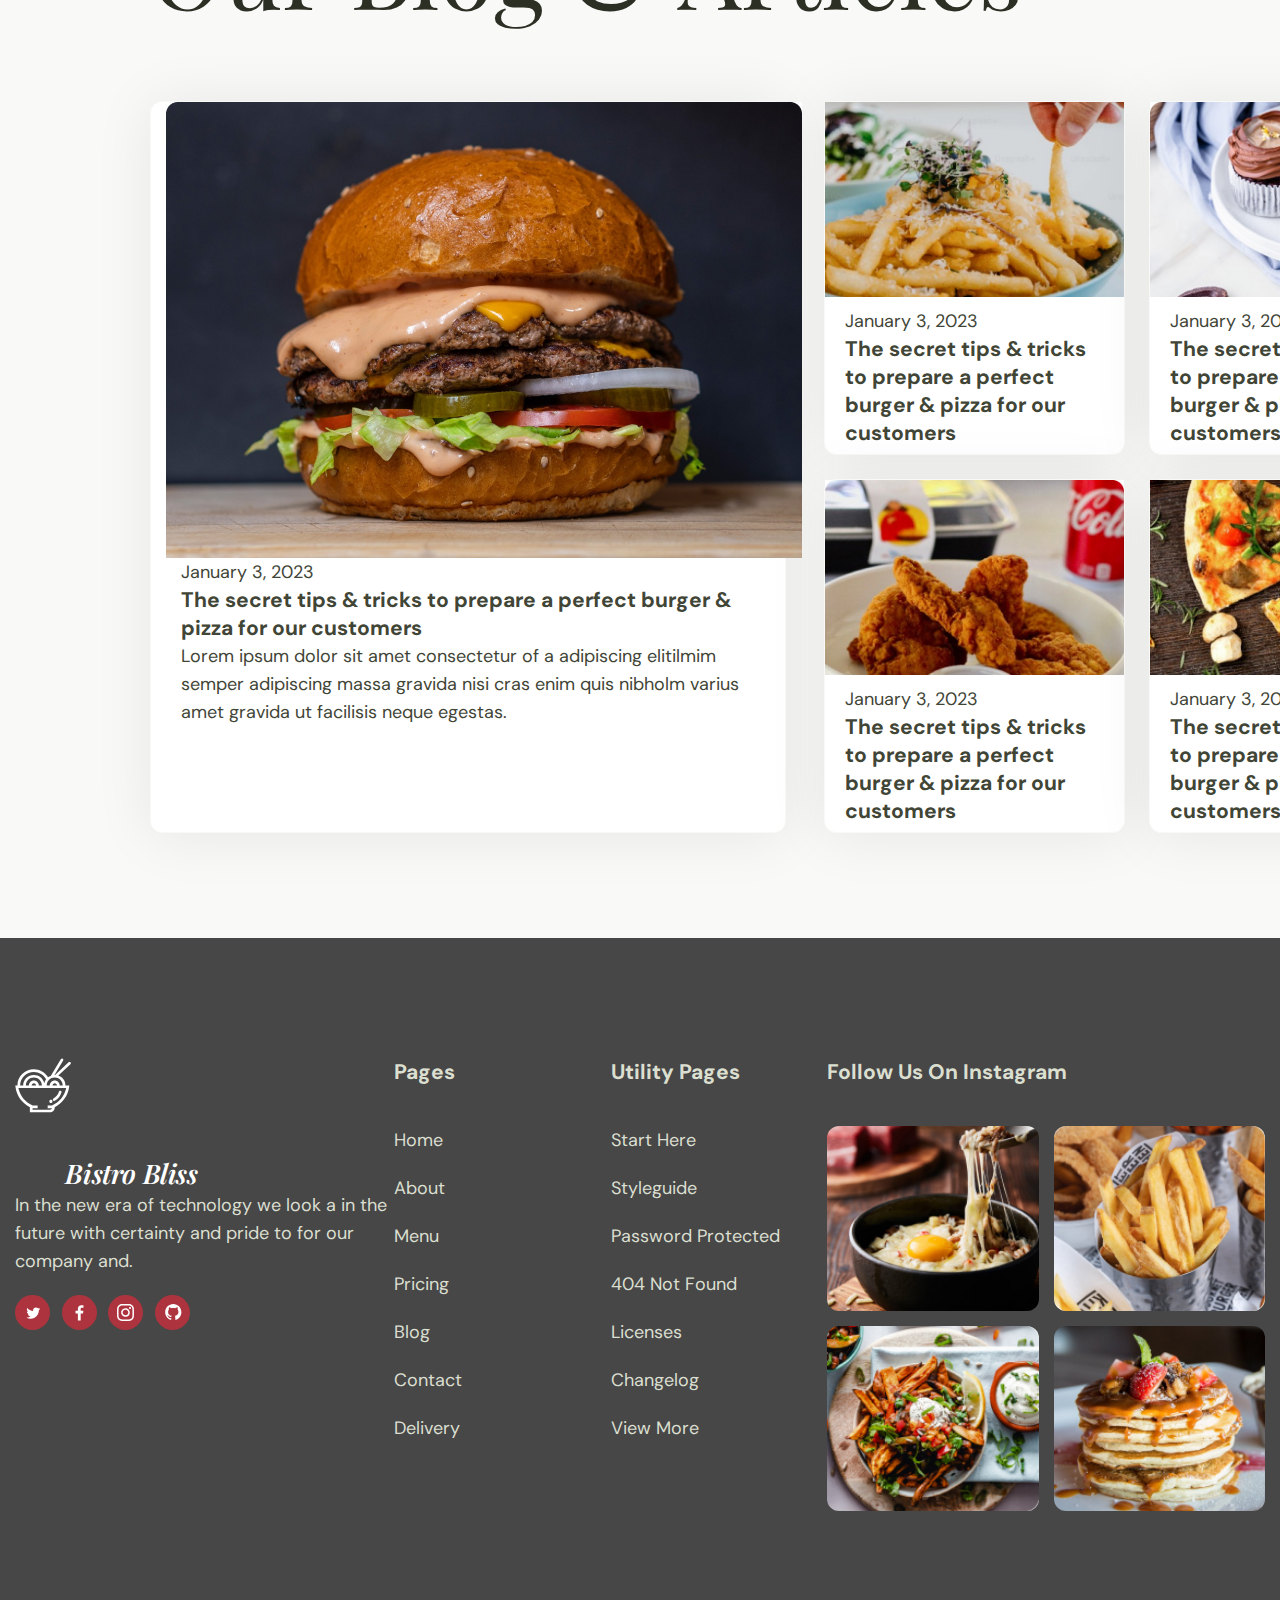
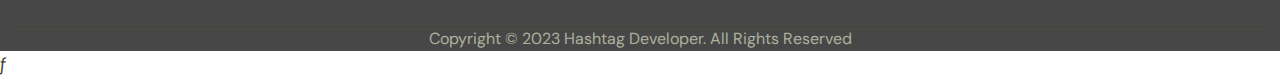
==== commit aba7cd21: "deleted containerrr" ====
--- a/index.html
+++ b/index.html
@@ -208,7 +208,7 @@
     </section>
 
     <section class="fast">
-        <div class="container">
+        <div class="containerrr">
             <div class="fast_in flex">
                 <div class="fast_left flex">
                     <div class="fast_img-big">
--- a/style.css
+++ b/style.css
@@ -427,7 +427,7 @@
 
 .fast_right {
     width: 50%;
-    padding-left: 90px;
+    padding-left: 70px;
     align-self: center;
 }
 
--- a/media.css
+++ b/media.css
@@ -2,12 +2,9 @@
 	img{
 	 width: 100%;
 	}
-	.browse_txt{
+	/* .provide_info{
 		widows: 100%;
-	}
-	.provide_info{
-		widows: 100%;
-	}
+	} */
  }
  @media  screen and (max-width: 770px){
 	 .menu{
@@ -59,4 +56,32 @@
 	 .main_img_mob{
 		 display: block;
 	 }    
+ }
+ @media  screen and (max-width: 800px){
+	h1{
+		font-size: 50px;
+	}
+ }
+ @media  screen and (max-width: 800px){
+	.btn{
+		display: none;
+	}
+ }
+ @media  screen and (max-width: 800px){
+	.browse_txt{
+		width: 125px;
+	}
+	.browse_link{
+		width: 125px;
+	}
+	.sec_sub-tit{
+		font-size: 42px;
+	}
+	.offer_txt{
+		width: 140px;
+	}
+	.provide_img{
+		width: 366px;
+		height: 209px;
+	}
  }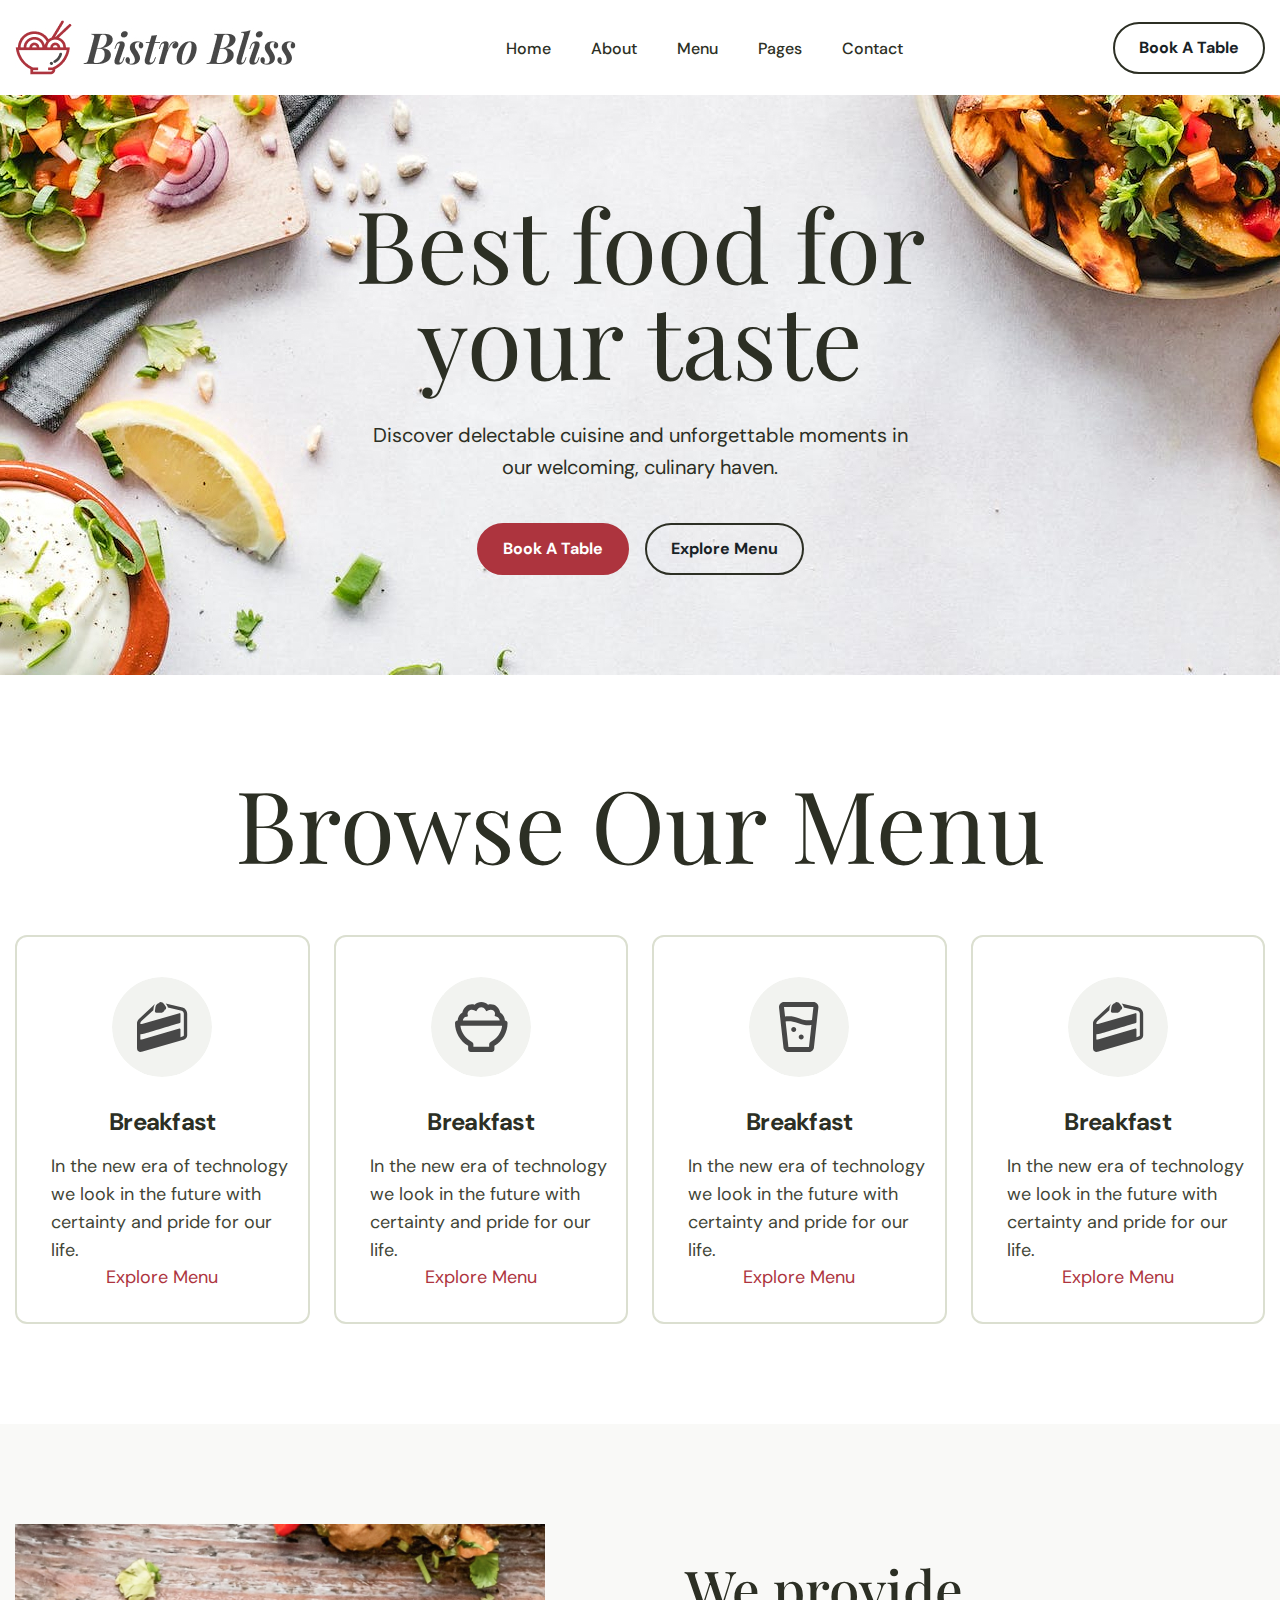
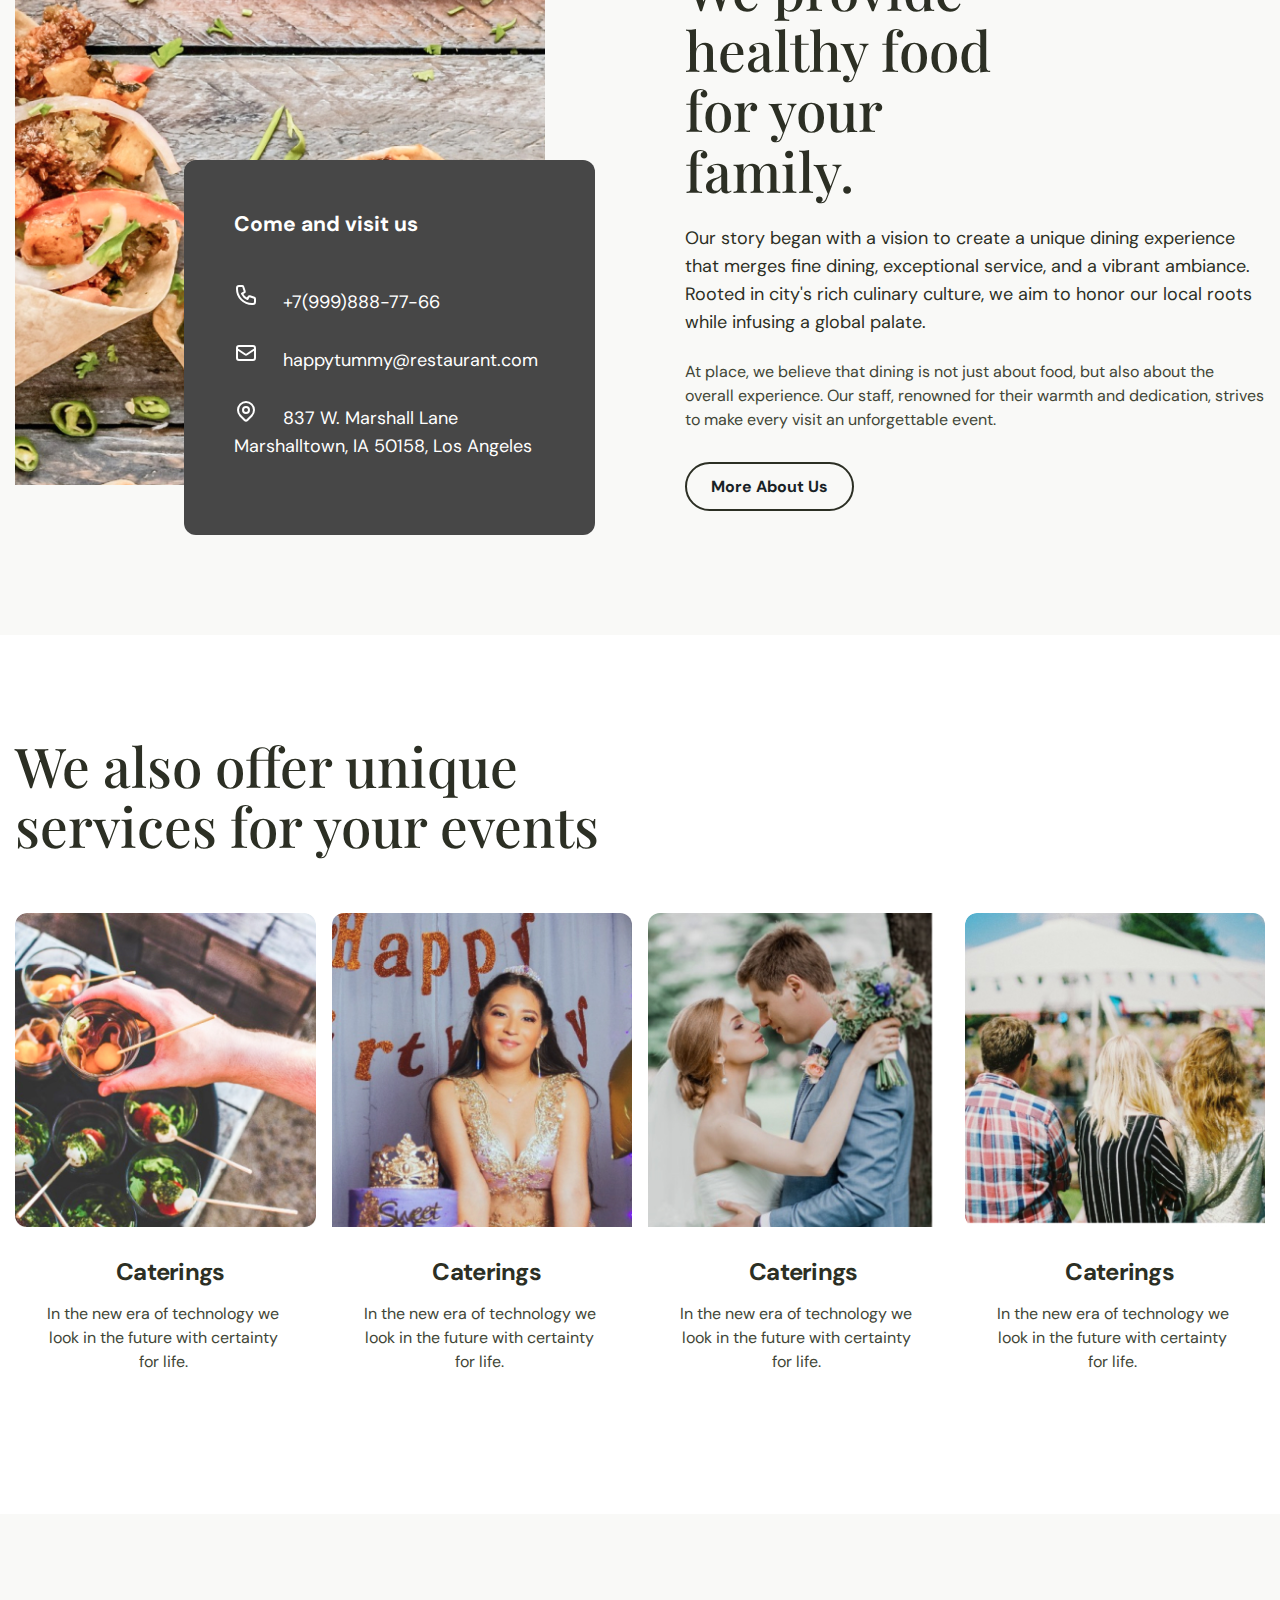
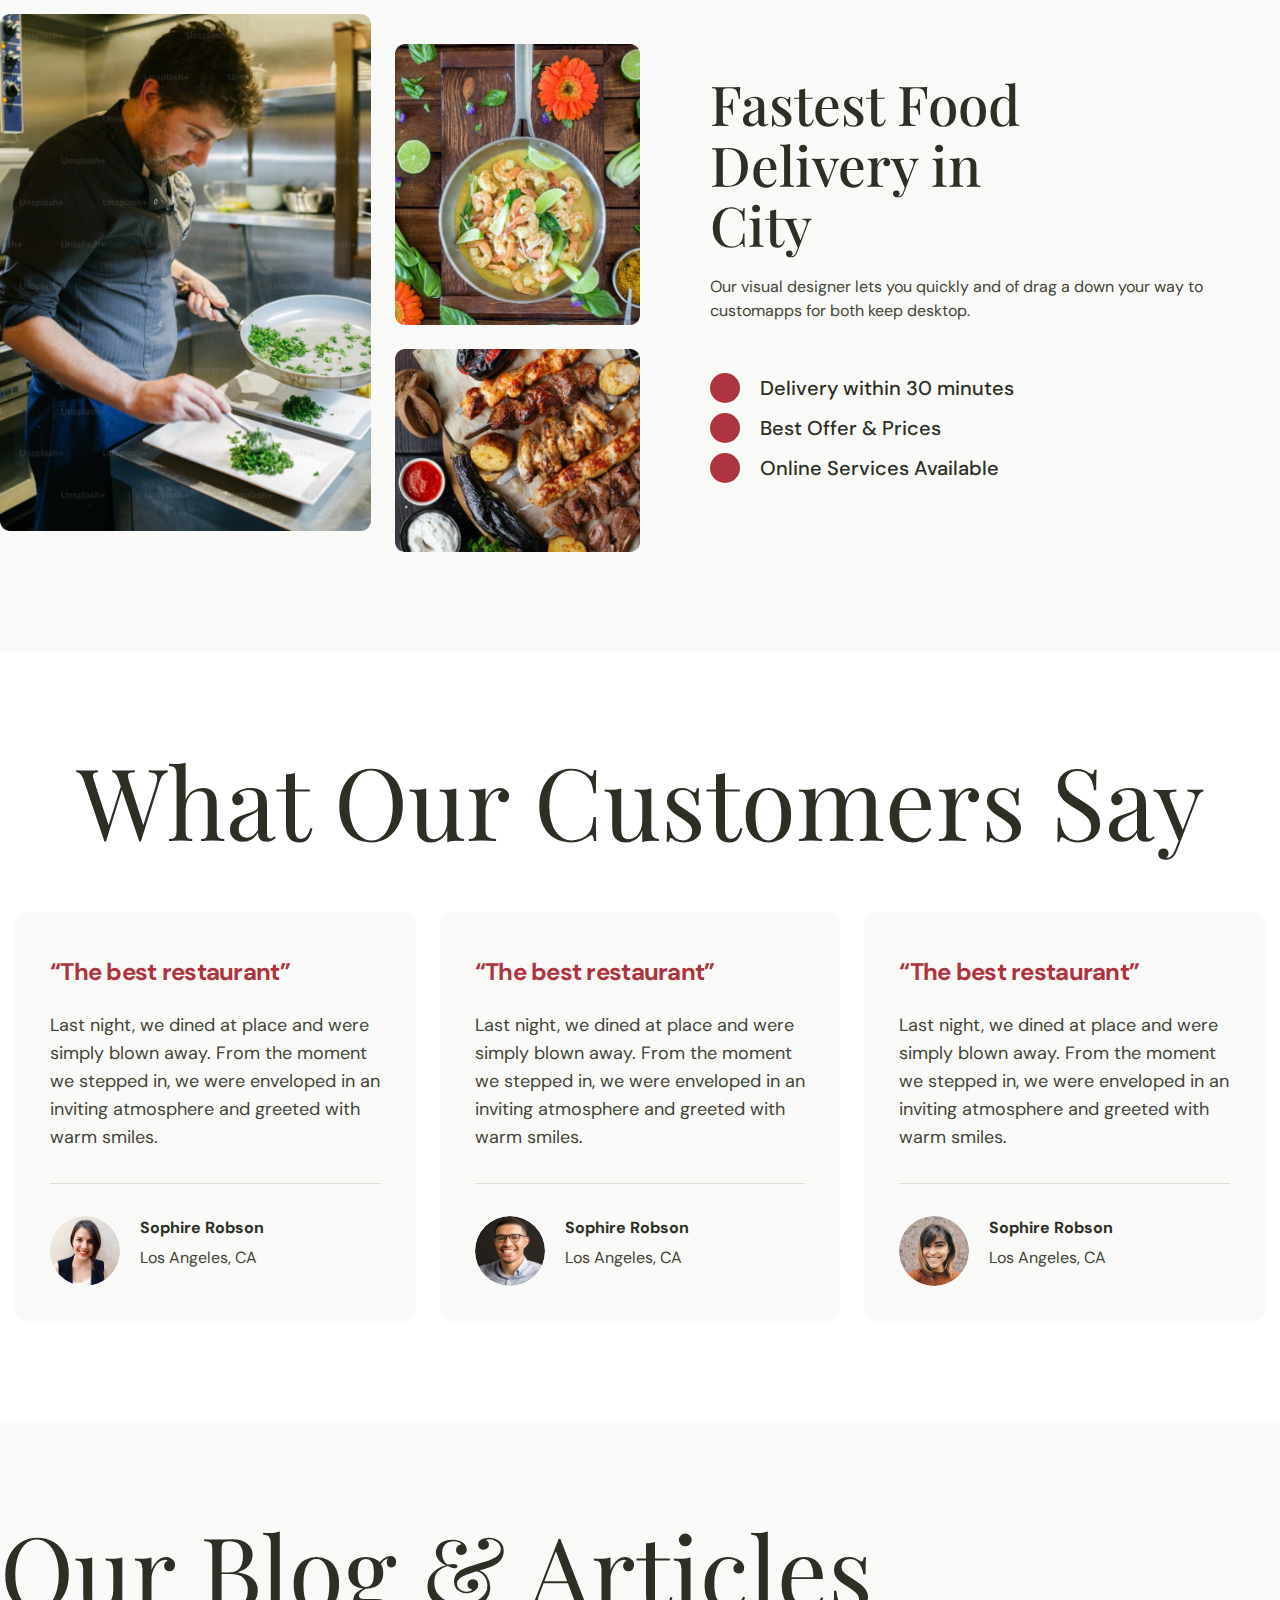
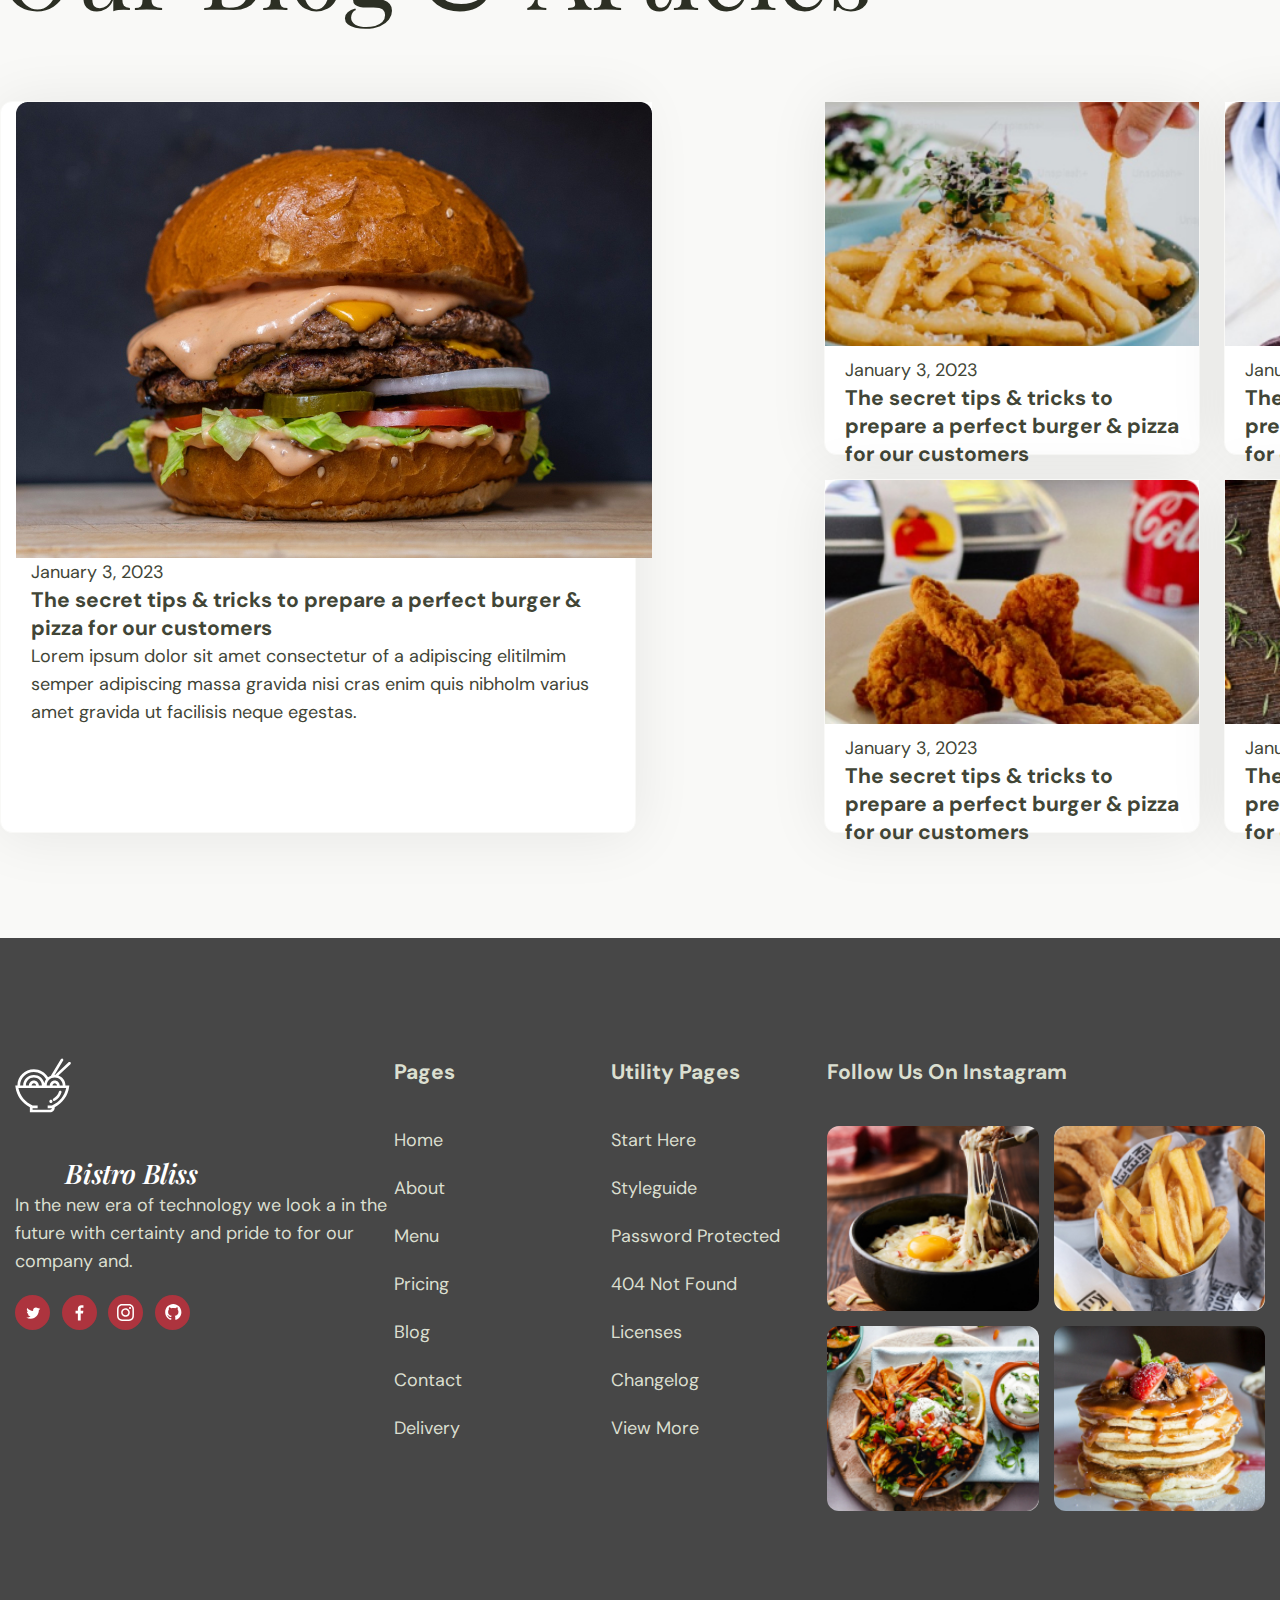
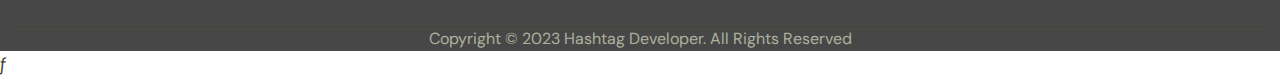
==== commit 19668802: "added containerr" ====
--- a/index.html
+++ b/index.html
@@ -302,7 +302,7 @@
     </section>
 
     <section class="blog">
-        <div class="container">
+        <div class="containerr">
             <div class="blog_top flex">
                 <h2 class="sec_tit">Our Blog & Articles</h2>
                 <a href="#" class="btn btn__red">Read All Articles</a>
--- a/media.css
+++ b/media.css
@@ -84,4 +84,7 @@
 		width: 366px;
 		height: 209px;
 	}
+	.containerr{
+		
+	}
  }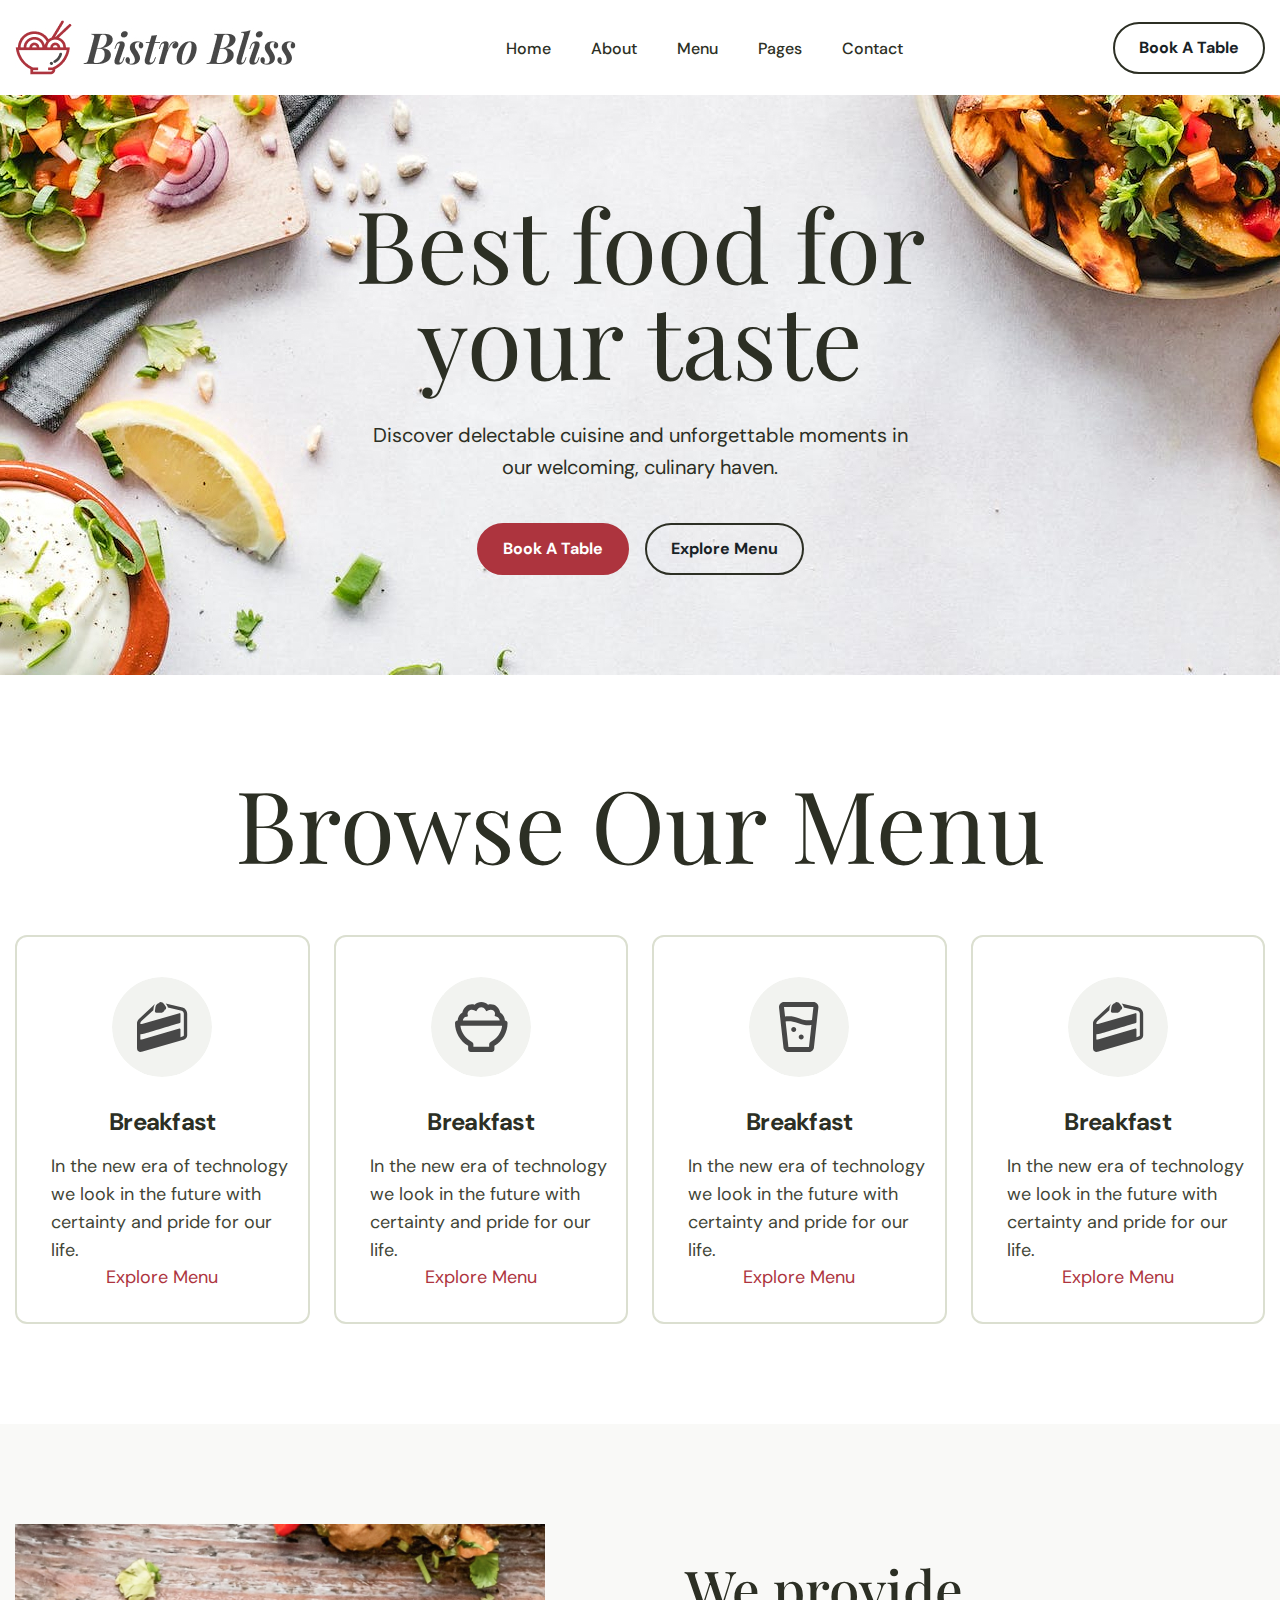
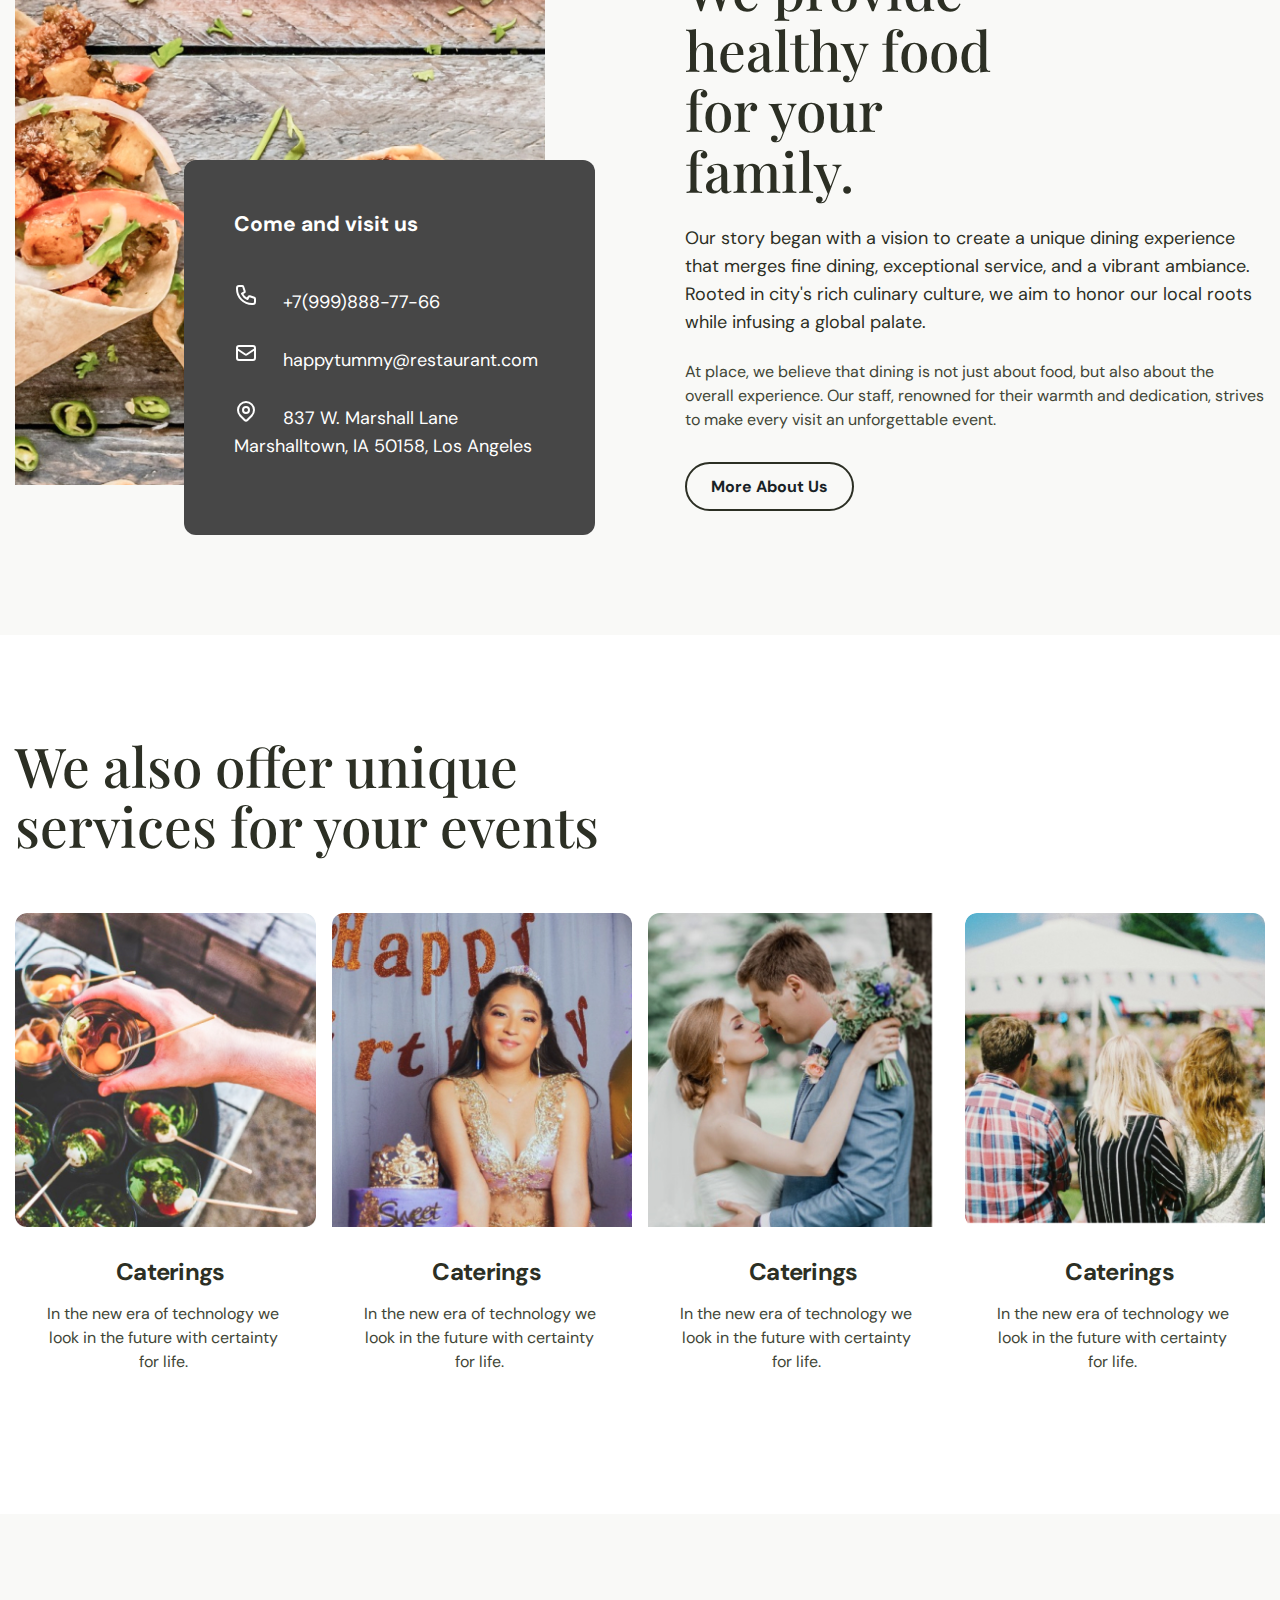
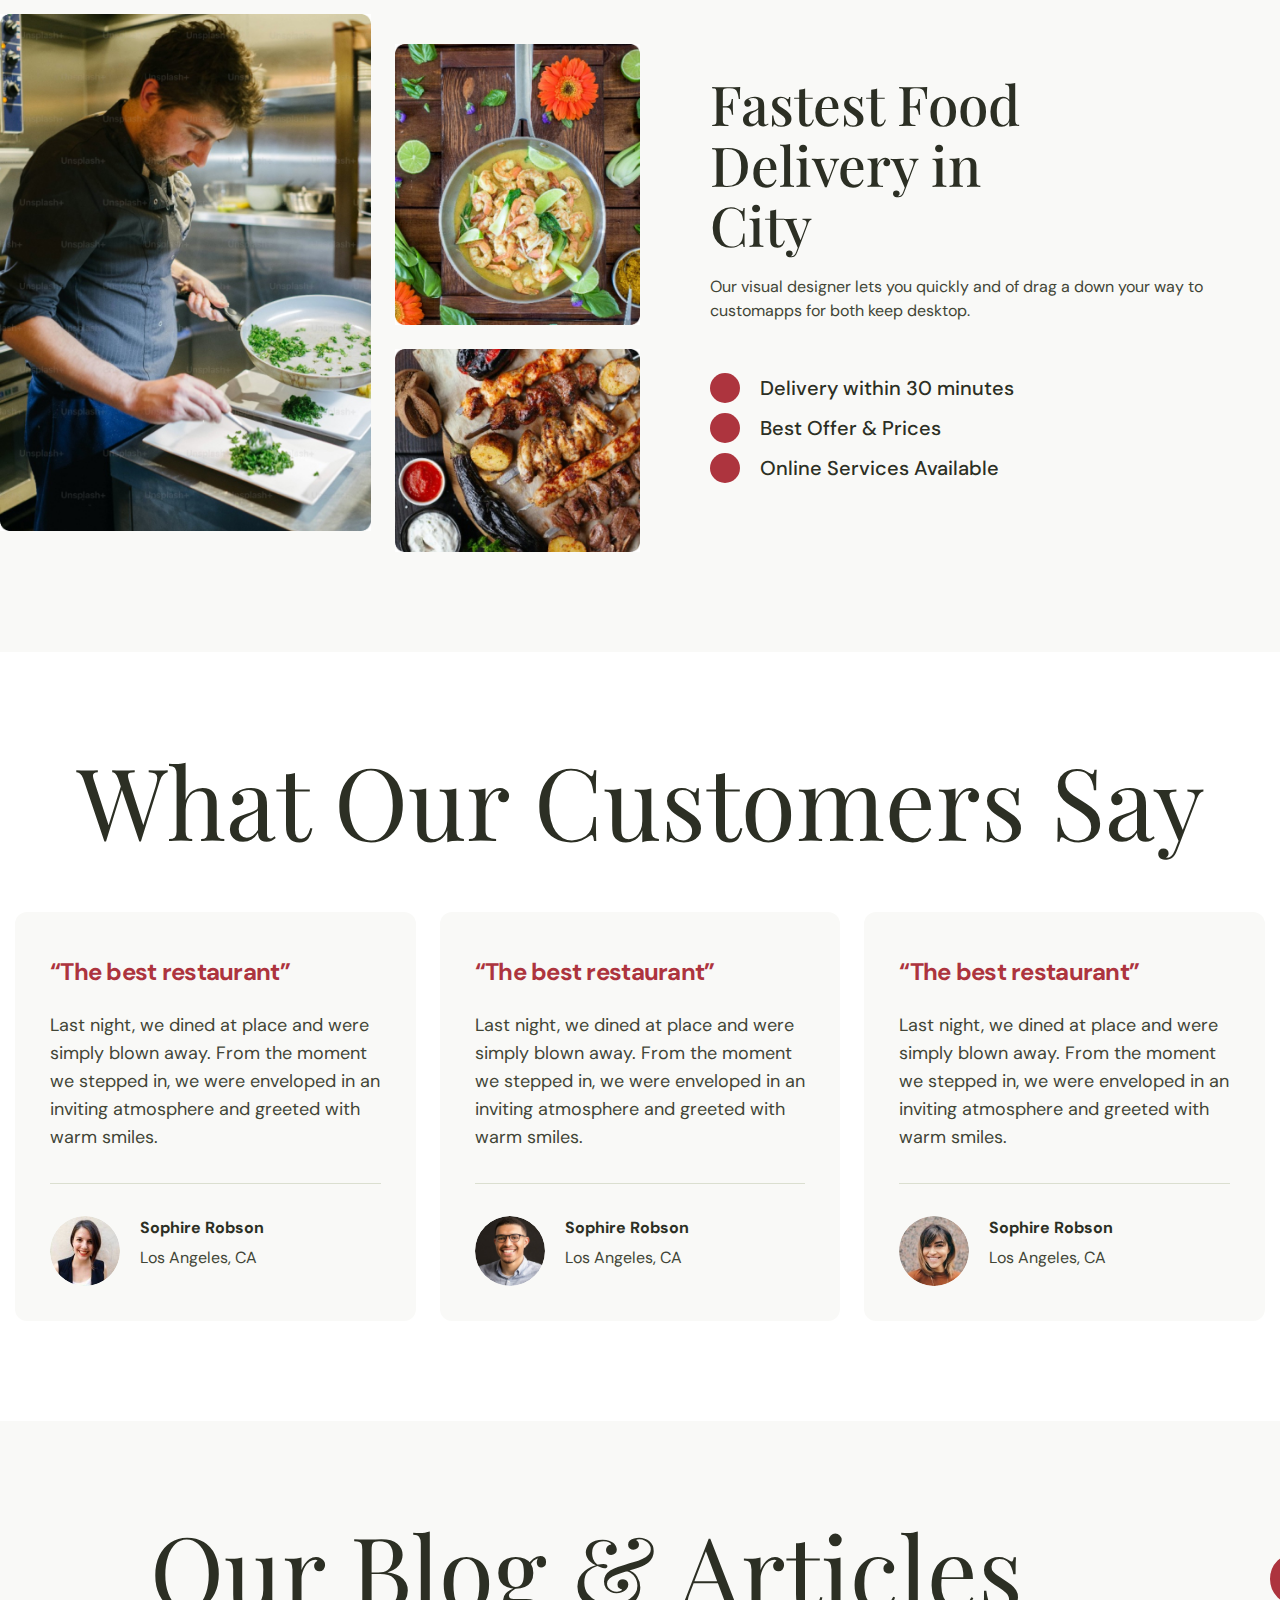
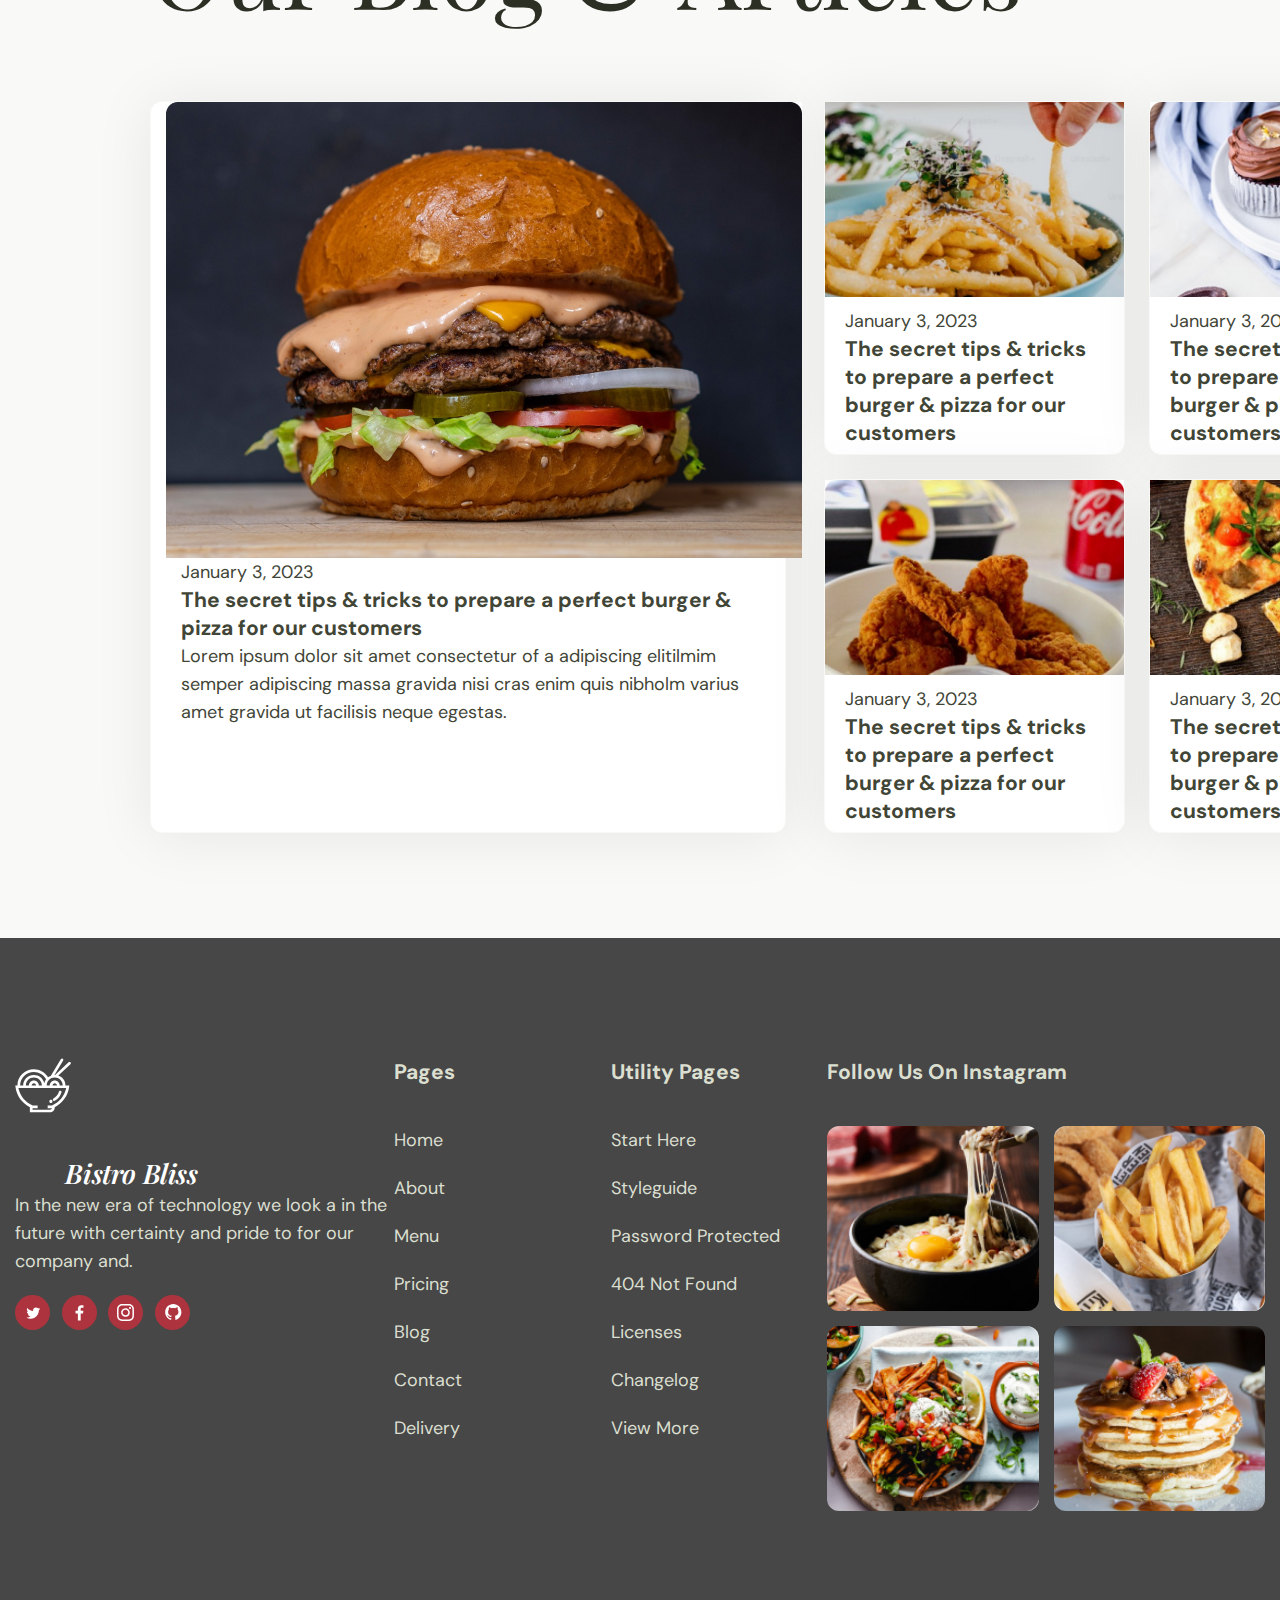
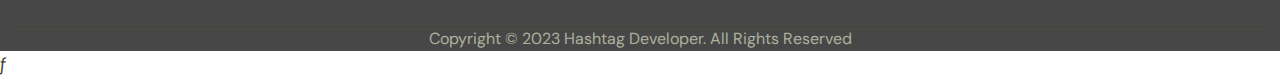
==== commit 43aa6b1c: "added .footer_icons" ====
--- a/index.html
+++ b/index.html
@@ -302,7 +302,7 @@
     </section>
 
     <section class="blog">
-        <div class="containerr">
+        <div class="container">
             <div class="blog_top flex">
                 <h2 class="sec_tit">Our Blog & Articles</h2>
                 <a href="#" class="btn btn__red">Read All Articles</a>
--- a/style.css
+++ b/style.css
@@ -247,7 +247,6 @@
 .btn__red:hover {
     border-color: #2c2f24;
 }
-
 /* browse */
 .browse_card {
     border-radius: 12px;
--- a/media.css
+++ b/media.css
@@ -84,7 +84,7 @@
 		width: 366px;
 		height: 209px;
 	}
-	.containerr{
-		
-	}
+	.footer_icons{
+		padding-right: 00px;
+	  }
  }